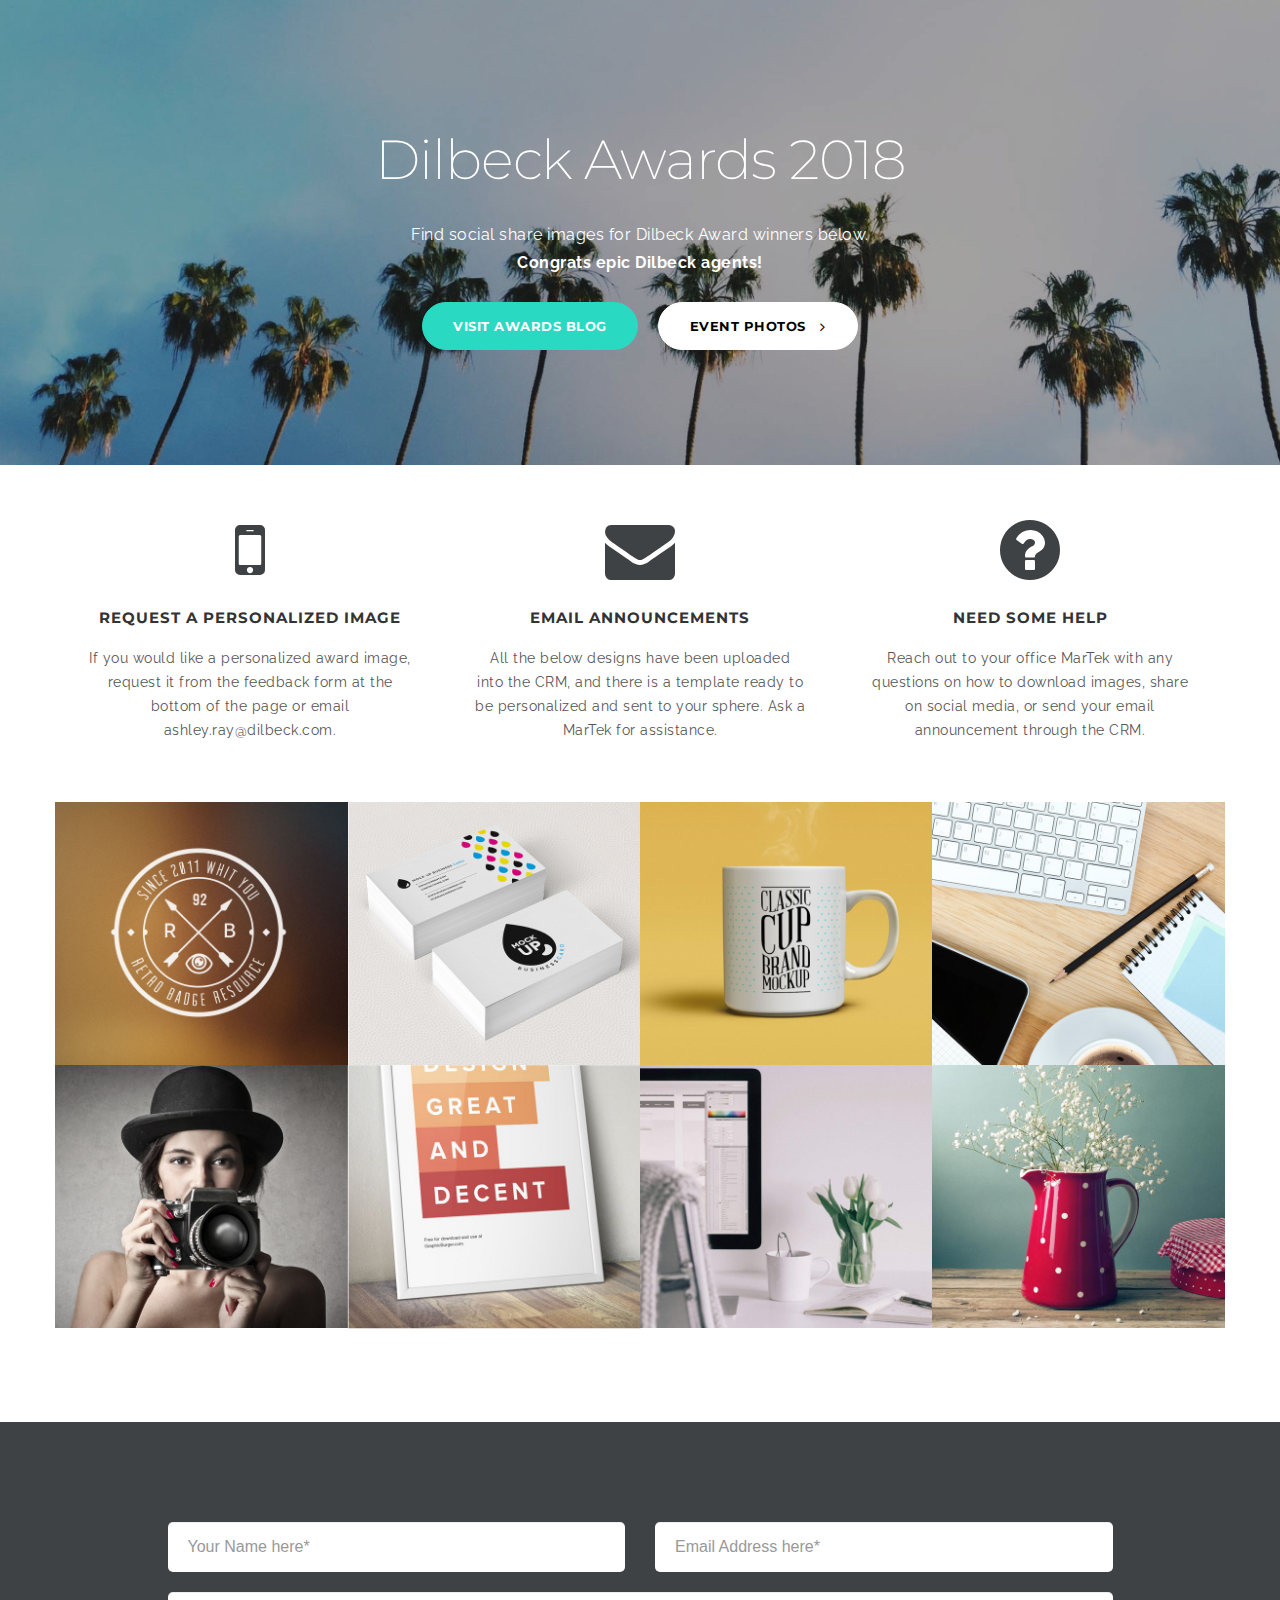
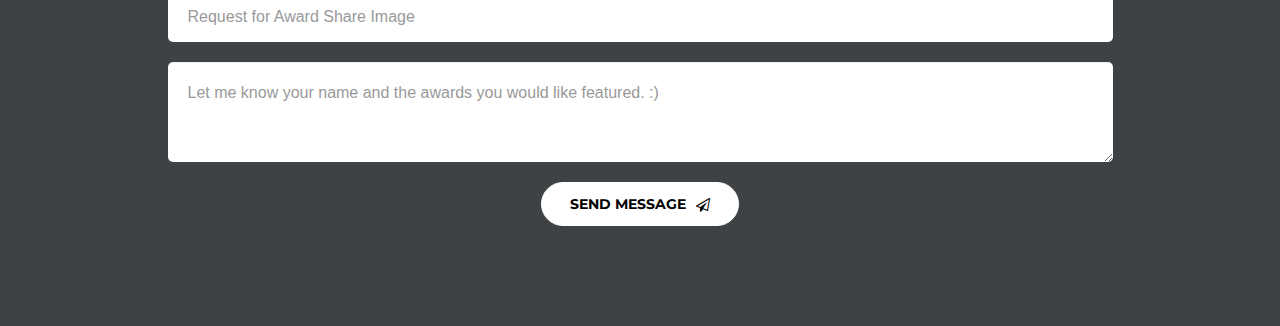
==== page2.html @ b3f28761 "create github pages" ====
<!DOCTYPE html>
<html >
<head>
  <!-- Site made with Mobirise Website Builder v4.6.7, https://mobirise.com -->
  <meta charset="UTF-8">
  <meta http-equiv="X-UA-Compatible" content="IE=edge">
  <meta name="generator" content="Mobirise v4.6.7, mobirise.com">
  <meta name="viewport" content="width=device-width, initial-scale=1, minimum-scale=1">
  <link rel="shortcut icon" href="assets/images/img-2580-128x128.png" type="image/x-icon">
  <meta name="description" content="">
  <title>Award Shares</title>
  <link rel="stylesheet" href="https://fonts.googleapis.com/css?family=Raleway:400,100,200,300,500,600,700,800,900">
  <link rel="stylesheet" href="assets/bootstrap/css/bootstrap.min.css">
  <link rel="stylesheet" href="assets/socicon/css/socicon.min.css">
  <link rel="stylesheet" href="assets/font-awesome/css/font-awesome.min.css">
  <link rel="stylesheet" href="assets/unicore/css/style.css">
  <link rel="stylesheet" href="assets/mobirise-slider/style.css">
  <link rel="stylesheet" href="assets/mobirise-gallery/style.css">
  <link rel="stylesheet" href="assets/mobirise/css/mbr-additional.css" type="text/css">
  
  
  
</head>
<body>
  <section class="mbr-section--bg-adapted" id="header6-k" data-rv-view="817" style="background-image: url(assets/images/img-45053502f5cc-1-2000x666.jpg);">
    <div class="intro intro12" style="padding-top: 130px; padding-bottom: 115px;">
        <div class="mbr-overlay" style="opacity: 0.35; background-color: rgb(0, 0, 0);"></div>
        <div class="container">
            <div class="row center-content">
                <div class="col-md-10 col-md-offset-1 text-center">
                    <h3 class="mbr-title-font">Dilbeck Awards 2018</h3>
                    <p>Find social share images for Dilbeck Award winners below. <br><strong>Congrats epic Dilbeck agents!</strong></p>
                    <div class="space40"></div>
                    <div class="dual-btn"><a href="https://medium.com/dilbeck-awards-2018" class="btn mbr-title-font btn-lg btn-primary" target="_blank">VISIT awards blog</a><a href="https://dilbeckrealestate.smugmug.com/Dilbeck-Awards/Dilbeck-Awards-Event-2018/n-QkchjG/" class="btn mbr-title-font btn-lg btn-default btn-border" target="_blank">Event Photos&nbsp;<i class="fa fa-angle-right"></i></a></div>
                </div>
            </div>
        </div>
    </div>
</section>

<section class="services icon-box services mbr-section--bg-adapted mbr-section--relative" id="features4-l" data-rv-view="820" style="background-color: rgb(255, 255, 255); padding-top: 50px; padding-bottom: 50px;">
        
        <div class="container">
            <div class="row">
                <div class="col-md-4 col-sm-4">
                    <div class="service-box">
                        <i class="fa mbr-primary-color fa-mobile"></i>
                        <div>
                            <h4 class="mbr-title-font">REQUEST A Personalized Image</h4>
                            <p>If you would like a personalized award image, request it from the feedback form at the bottom of the page or email ashley.ray@dilbeck.com.</p>
                        </div>
                    </div>
                </div>

                <div class="col-md-4 col-sm-4">
                    <div class="service-box">
                        <i class="fa mbr-primary-color fa-envelope"></i>
                        <div>
                            <h4 class="mbr-title-font">EMAIL ANNOUNCEMENTS</h4>
                            <p>All the below designs have been uploaded into the CRM, and there is a template ready to be personalized and sent to your sphere. Ask a MarTek for assistance.</p>
                        </div>
                    </div>
                </div>

                <div class="col-md-4 col-sm-4">
                    <div class="service-box">
                        <i class="fa mbr-primary-color fa-question-circle"></i>
                        <div>
                            <h4 class="mbr-title-font">Need Some Help</h4>
                            <p>Reach out to your office MarTek with any questions on how to download images, share on social media, or send your email announcement through the CRM.</p>
                        </div>
                    </div>
                </div>
            </div>
        </div>
    </section>

<section class="mbr-gallery mbr-section mbr-section--no-padding mbr-slider-carousel" id="gallery2-o" data-rv-view="972" style="background-color: rgb(255, 255, 255);">
    <!-- Filter -->
    
    <!-- Gallery -->
    <div class=" container mbr-gallery-layout-default" style="padding-top: 0px; padding-bottom: 93px;">
        <div>
            <div class="row mbr-gallery-row no-gutter">

                <div class="col-lg-3 col-md-4 col-sm-6 col-xs-12 mbr-gallery-item" data-tags="Awesome">

                     

                    <a href="#lb-gallery2-o" data-slide-to="0" data-toggle="modal">
                        <img alt="" src="assets/images/1.jpg">
                        <span class="icon glyphicon glyphicon-zoom-in"></span>
                    </a>
                </div><div class="col-lg-3 col-md-4 col-sm-6 col-xs-12 mbr-gallery-item" data-tags="Awesome">

                     

                    <a href="#lb-gallery2-o" data-slide-to="1" data-toggle="modal">
                        <img alt="" src="assets/images/2.jpg">
                        <span class="icon glyphicon glyphicon-zoom-in"></span>
                    </a>
                </div><div class="col-lg-3 col-md-4 col-sm-6 col-xs-12 mbr-gallery-item" data-tags="Responsive">

                     

                    <a href="#lb-gallery2-o" data-slide-to="2" data-toggle="modal">
                        <img alt="" src="assets/images/3.jpg">
                        <span class="icon glyphicon glyphicon-zoom-in"></span>
                    </a>
                </div><div class="col-lg-3 col-md-4 col-sm-6 col-xs-12 mbr-gallery-item" data-tags="Creative">

                     

                    <a href="#lb-gallery2-o" data-slide-to="3" data-toggle="modal">
                        <img alt="" src="assets/images/4.jpg">
                        <span class="icon glyphicon glyphicon-zoom-in"></span>
                    </a>
                </div><div class="col-lg-3 col-md-4 col-sm-6 col-xs-12 mbr-gallery-item" data-tags="Animated">

                     

                    <a href="#lb-gallery2-o" data-slide-to="4" data-toggle="modal">
                        <img alt="" src="assets/images/5.jpg">
                        <span class="icon glyphicon glyphicon-zoom-in"></span>
                    </a>
                </div><div class="col-lg-3 col-md-4 col-sm-6 col-xs-12 mbr-gallery-item" data-tags="Beautiful">

                     

                    <a href="#lb-gallery2-o" data-slide-to="5" data-toggle="modal">
                        <img alt="" src="assets/images/6.jpg">
                        <span class="icon glyphicon glyphicon-zoom-in"></span>
                    </a>
                </div><div class="col-lg-3 col-md-4 col-sm-6 col-xs-12 mbr-gallery-item" data-tags="Animated">

                     

                    <a href="#lb-gallery2-o" data-slide-to="6" data-toggle="modal">
                        <img alt="" src="assets/images/7.jpg">
                        <span class="icon glyphicon glyphicon-zoom-in"></span>
                    </a>
                </div><div class="col-lg-3 col-md-4 col-sm-6 col-xs-12 mbr-gallery-item" data-tags="Animated">

                     

                    <a href="#lb-gallery2-o" data-slide-to="7" data-toggle="modal">
                        <img alt="" src="assets/images/8.jpg">
                        <span class="icon glyphicon glyphicon-zoom-in"></span>
                    </a>
                </div>
            </div>
        </div>
        <div class="clearfix"></div>
    </div>

    <!-- Lightbox -->
    <div data-app-prevent-settings="" class="mbr-slider modal fade carousel slide" tabindex="-1" data-keyboard="true" data-interval="false" id="lb-gallery2-o">
        <div class="modal-dialog">
            <div class="modal-content">
                <div class="modal-body">
                    <ol class="carousel-indicators">
                        <li data-app-prevent-settings="" data-target="#lb-gallery2-o" class=" active" data-slide-to="0"></li><li data-app-prevent-settings="" data-target="#lb-gallery2-o" data-slide-to="1"></li><li data-app-prevent-settings="" data-target="#lb-gallery2-o" data-slide-to="2"></li><li data-app-prevent-settings="" data-target="#lb-gallery2-o" data-slide-to="3"></li><li data-app-prevent-settings="" data-target="#lb-gallery2-o" data-slide-to="4"></li><li data-app-prevent-settings="" data-target="#lb-gallery2-o" data-slide-to="5"></li><li data-app-prevent-settings="" data-target="#lb-gallery2-o" data-slide-to="6"></li><li data-app-prevent-settings="" data-target="#lb-gallery2-o" data-slide-to="7"></li>
                    </ol>
                    <div class="carousel-inner">
                        <div class="item active">
                            <img alt="" src="assets/images/1.jpg">
                        </div><div class="item">
                            <img alt="" src="assets/images/2.jpg">
                        </div><div class="item">
                            <img alt="" src="assets/images/3.jpg">
                        </div><div class="item">
                            <img alt="" src="assets/images/4.jpg">
                        </div><div class="item">
                            <img alt="" src="assets/images/5.jpg">
                        </div><div class="item">
                            <img alt="" src="assets/images/6.jpg">
                        </div><div class="item">
                            <img alt="" src="assets/images/7.jpg">
                        </div><div class="item">
                            <img alt="" src="assets/images/8.jpg">
                        </div>
                    </div>
                    <a class="left carousel-control" role="button" data-slide="prev" href="#lb-gallery2-o">
                        <span class="glyphicon glyphicon-menu-left" aria-hidden="true"></span>
                        <span class="sr-only">Previous</span>
                    </a>
                    <a class="right carousel-control" role="button" data-slide="next" href="#lb-gallery2-o">
                        <span class="glyphicon glyphicon-menu-right" aria-hidden="true"></span>
                        <span class="sr-only">Next</span>
                    </a>

                    <a class="close" href="#" role="button" data-dismiss="modal">
                        <span class="glyphicon glyphicon-remove" aria-hidden="true"></span>
                        <span class="sr-only">Close</span>
                    </a>
                </div>
            </div>
        </div>
    </div>
</section>

<section class="mbr-section--bg-adapted mbr-section--relative" id="form1-n" data-rv-view="962" style="background-color: rgb(63, 66, 68);">
    <div class="contact-form" style="padding-top: 100px; padding-bottom: 100px;">
        
        <div class="container">
            <div class="row">
                <div class="col-md-10 col-md-offset-1" data-form-type="formoid">

                    <div data-form-alert="true">
                        <div class="hide" data-form-alert-success="true">Thanks guys! I'll be getting back to you in the order the requests were received. 

Congrats on your amazing win! 

:)
Ashley</div>
                    </div>
                    <form class="positioned" id="contactForm" action="https://mobirise.com/" method="post" data-form-title="CONTACT FORM">
                        <input type="hidden" value="sWeg9FkCKxNninqhY9NrGu4rw24Gm5zkXetwM819G2Yw2PDV4voo3nDC6YJ+kRLrDYTV4T9wYo8PwTk5w4mhQghipBDZ/Czg9bclakBhPTlAnD78Ahcz/OjU8+bvKJgr" data-form-email="true">

                        <div class="row">
                            <div class="col-md-6 col-sm-6">
                                <div class="form-group">
                                    <input type="text" class="form-control" name="name" required="" placeholder="Your Name here*" data-form-field="Name">
                                </div>
                            </div>
                            <div class="col-md-6 col-sm-6">
                                <div class="form-group">
                                    <input type="email" class="form-control" name="email" required="" placeholder="Email Address here*" data-form-field="Email">
                                </div>
                            </div>
                        </div>

                        <div class="form-group">
                            <input type="tel" class="form-control" name="subject" placeholder="Request for Award Share Image" data-form-field="subject">
                        </div>
                        <textarea class="form-control" name="message" rows="7" placeholder="Let me know your name and the awards you would like featured. :)" data-form-field="Message"></textarea>
                        <div class="submitBtn"><button type="submit" class="btn mbr-title-font btn-default btn-ico">Send Message<i class="fa fa-paper-plane-o"></i></button></div>
                    </form>
                </div>
            </div>
        </div>
    </div>
</section>


  <script src="assets/web/assets/jquery/jquery.min.js"></script>
  <script src="assets/bootstrap/js/bootstrap.min.js"></script>
  <script src="assets/smooth-scroll/SmoothScroll.js"></script>
  <!--[if lte IE 9]>
    <script src="assets/jquery-placeholder/jquery.placeholder.min.js"></script>
  <![endif]-->
  <script src="assets/masonry/masonry.pkgd.min.js"></script>
  <script src="assets/imagesloaded/imagesloaded.pkgd.min.js"></script>
  <script src="assets/bootstrap-carousel-swipe/bootstrap-carousel-swipe.js"></script>
  <script src="assets/unicore/js/script.js"></script>
  <script src="assets/mobirise-gallery/script.js"></script>
  <script src="assets/formoid/formoid.min.js"></script>
  
  
</body>
</html>
---- assets/socicon/css/socicon.min.css ----
@charset "UTF-8";@font-face{font-family:"socicon";src:url("../fonts/socicon.eot");src:url("../fonts/socicon.eot?#iefix") format("embedded-opentype"),url("../fonts/socicon.woff") format("woff"),url("../fonts/socicon.ttf") format("truetype"),url("../fonts/socicon.svg#sociconregular") format("svg");font-weight:normal;font-style:normal}.socicon:before{position:relative;top:1px;display:inline-block;font-family:"socicon";font-style:normal;font-weight:normal;line-height:1;text-transform:none !important;-webkit-font-smoothing:antialiased;-moz-osx-font-smoothing:grayscale}.socicon-twitter:before{content:"\e040"}.socicon-facebook:before{content:"\e041"}.socicon-googleplus:before{content:"\e042"}.socicon-pinterest:before{content:"\e043"}.socicon-foursquare:before{content:"\e044"}.socicon-yahoo:before{content:"\e045"}.socicon-skype:before{content:"\e046"}.socicon-yelp:before{content:"\e047"}.socicon-feedburner:before{content:"\e048"}.socicon-linkedin:before{content:"\e049"}.socicon-viadeo:before{content:"\e04a"}.socicon-xing:before{content:"\e04b"}.socicon-myspace:before{content:"\e04c"}.socicon-soundcloud:before{content:"\e04d"}.socicon-spotify:before{content:"\e04e"}.socicon-grooveshark:before{content:"\e04f"}.socicon-mixcloud:before{content:"\e001"}.socicon-lastfm:before{content:"\e050"}.socicon-youtube:before{content:"\e051"}.socicon-vimeo:before{content:"\e052"}.socicon-dailymotion:before{content:"\e053"}.socicon-vine:before{content:"\e054"}.socicon-flickr:before{content:"\e055"}.socicon-500px:before{content:"\e056"}.socicon-instagram:before{content:"\e057"}.socicon-wordpress:before{content:"\e058"}.socicon-tumblr:before{content:"\e059"}.socicon-blogger:before{content:"\e020"}.socicon-technorati:before{content:"\e021"}.socicon-reddit:before{content:"\e022"}.socicon-dribbble:before{content:"\e023"}.socicon-stumbleupon:before{content:"\e024"}.socicon-digg:before{content:"\e025"}.socicon-envato:before{content:"\e026"}.socicon-behance:before{content:"\e027"}.socicon-delicious:before{content:"\e028"}.socicon-deviantart:before{content:"\e029"}.socicon-forrst:before{content:"\e02a"}.socicon-play:before{content:"\e02b"}.socicon-zerply:before{content:"\e02c"}.socicon-wikipedia:before{content:"\e02d"}.socicon-apple:before{content:"\e02e"}.socicon-flattr:before{content:"\e02f"}.socicon-github:before{content:"\e030"}.socicon-friendfeed:before{content:"\e032"}.socicon-newsvine:before{content:"\e033"}.socicon-identica:before{content:"\e034"}.socicon-bebo:before{content:"\e035"}.socicon-zynga:before{content:"\e036"}.socicon-steam:before{content:"\e037"}.socicon-xbox:before{content:"\e038"}.socicon-windows:before{content:"\e039"}.socicon-outlook:before{content:"\e010"}.socicon-coderwall:before{content:"\e011"}.socicon-tripadvisor:before{content:"\e012"}.socicon-appnet:before{content:"\e013"}.socicon-goodreads:before{content:"\e014"}.socicon-tripit:before{content:"\e015"}.socicon-lanyrd:before{content:"\e016"}.socicon-slideshare:before{content:"\e017"}.socicon-buffer:before{content:"\e018"}.socicon-rss:before{content:"\e00b"}.socicon-vkontakte:before{content:"\e01a"}.socicon-disqus:before{content:"\e019"}.socicon-houzz:before{content:"\e00a"}.socicon-mail:before{content:"\e01f"}.socicon-patreon:before{content:"\e01c"}.socicon-paypal:before{content:"\e00c"}.socicon-playstation:before{content:"\e03d"}.socicon-smugmug:before{content:"\e05e"}.socicon-swarm:before{content:"\e003"}.socicon-triplej:before{content:"\e009"}.socicon-yammer:before{content:"\e005"}.socicon-stackoverflow:before{content:"\e007"}.socicon-drupal:before{content:"\e002"}.socicon-odnoklassniki:before{content:"\e00d"}.socicon-android:before{content:"\e03e"}.socicon-meetup:before{content:"\e03c"}.socicon-persona:before{content:"\e008"}.socicon-amazon:before{content:"\e05c"}.socicon-ello:before{content:"\e006"}.socicon-8tracks:before{content:"\e05b"}.socicon-twitch:before{content:"\e05a"}.socicon-airbnb:before{content:"\e00e"}.socicon-pocket:before{content:"\e01e"}.socicon-whatsapp:before{content:"\e01b"}.socicon-storehouse:before{content:"\e01d"}.socicon-icq:before{content:"\e05d"}.socicon-modelmayhem:before{content:"\e000"}.socicon-istock:before{content:"\e004"}.socicon-angellist:before{content:"\e062"}.socicon-periscope:before{content:"\e00f"}.socicon-ravelry:before{content:"\e05f"}.socicon-snapchat:before{content:"\e03f"}.socicon-weibo:before{content:"\e060"}.socicon-douban:before{content:"\e03b"}.socicon-baidu:before{content:"\e061"}.socicon-qq:before{content:"\e03a"}.socicon-renren:before{content:"\e031"}.socicon-ebay:before{content:"\e063"}.socicon-imdb:before{content:"\e064"}.socicon-stayfriends:before{content:"\e065"}.socicon-residentadvisor:before{content:"\e066"}.socicon-google:before{content:"\e067"}.socicon-yandex:before{content:"\e068"}.socicon-sharethis:before{content:"\e069"}.socicon-bandcamp:before{content:"\e06a"}.socicon-itunes:before{content:"\e06b"}.socicon-deezer:before{content:"\e06c"}.socicon-medium:before{content:"\e06d"}.socicon-telegram:before{content:"\e06e"}.socicon-openid:before{content:"\e06f"}.socicon-amplement:before{content:"\e070"}.socicon-bg-twitter{background:#4da7de}.socicon-bg-twitter:hover{background:#4da7de !important}.socicon-bg-facebook{background:#3e5b98}.socicon-bg-facebook:hover{background:#3e5b98 !important}.socicon-bg-googleplus{background:#dd4b39}.socicon-bg-googleplus:hover{background:#dd4b39 !important}.socicon-bg-pinterest{background:#c92619}.socicon-bg-pinterest:hover{background:#c92619 !important}.socicon-bg-foursquare{background:#f94877}.socicon-bg-foursquare:hover{background:#f94877 !important}.socicon-bg-yahoo{background:#6e2a85}.socicon-bg-yahoo:hover{background:#6e2a85 !important}.socicon-bg-skype{background:#28abe3}.socicon-bg-skype:hover{background:#28abe3 !important}.socicon-bg-yelp{background:#c83218}.socicon-bg-yelp:hover{background:#c83218 !important}.socicon-bg-feedburner{background:#fc0}.socicon-bg-feedburner:hover{background:#fc0 !important}.socicon-bg-linkedin{background:#3371b7}.socicon-bg-linkedin:hover{background:#3371b7 !important}.socicon-bg-viadeo{background:#e4a000}.socicon-bg-viadeo:hover{background:#e4a000 !important}.socicon-bg-xing{background:#005a60}.socicon-bg-xing:hover{background:#005a60 !important}.socicon-bg-myspace{background:#323232}.socicon-bg-myspace:hover{background:#323232 !important}.socicon-bg-soundcloud{background:#fe3801}.socicon-bg-soundcloud:hover{background:#fe3801 !important}.socicon-bg-spotify{background:#7bb342}.socicon-bg-spotify:hover{background:#7bb342 !important}.socicon-bg-grooveshark{background:#000}.socicon-bg-grooveshark:hover{background:#000 !important}.socicon-bg-mixcloud{background:#000}.socicon-bg-mixcloud:hover{background:#000 !important}.socicon-bg-lastfm{background:#d41316}.socicon-bg-lastfm:hover{background:#d41316 !important}.socicon-bg-youtube{background:#e02a20}.socicon-bg-youtube:hover{background:#e02a20 !important}.socicon-bg-vimeo{background:#51b5e7}.socicon-bg-vimeo:hover{background:#51b5e7 !important}.socicon-bg-dailymotion{background:#004e72}.socicon-bg-dailymotion:hover{background:#004e72 !important}.socicon-bg-vine{background:#00b389}.socicon-bg-vine:hover{background:#00b389 !important}.socicon-bg-flickr{background:#1e1e1b}.socicon-bg-flickr:hover{background:#1e1e1b !important}.socicon-bg-500px{background:#58a9de}.socicon-bg-500px:hover{background:#58a9de !important}.socicon-bg-instagram{background:#9c7c6e}.socicon-bg-instagram:hover{background:#9c7c6e !important}.socicon-bg-wordpress{background:#464646}.socicon-bg-wordpress:hover{background:#464646 !important}.socicon-bg-tumblr{background:#45556c}.socicon-bg-tumblr:hover{background:#45556c !important}.socicon-bg-blogger{background:#ec661c}.socicon-bg-blogger:hover{background:#ec661c !important}.socicon-bg-technorati{background:#5cb030}.socicon-bg-technorati:hover{background:#5cb030 !important}.socicon-bg-reddit{background:#e74a1e}.socicon-bg-reddit:hover{background:#e74a1e !important}.socicon-bg-dribbble{background:#e84d88}.socicon-bg-dribbble:hover{background:#e84d88 !important}.socicon-bg-stumbleupon{background:#e64011}.socicon-bg-stumbleupon:hover{background:#e64011 !important}.socicon-bg-digg{background:#1d1d1b}.socicon-bg-digg:hover{background:#1d1d1b !important}.socicon-bg-envato{background:#597c3a}.socicon-bg-envato:hover{background:#597c3a !important}.socicon-bg-behance{background:#000}.socicon-bg-behance:hover{background:#000 !important}.socicon-bg-delicious{background:#020202}.socicon-bg-delicious:hover{background:#020202 !important}.socicon-bg-deviantart{background:#c5d200}.socicon-bg-deviantart:hover{background:#c5d200 !important}.socicon-bg-forrst{background:#5b9a68}.socicon-bg-forrst:hover{background:#5b9a68 !important}.socicon-bg-play{background:#000}.socicon-bg-play:hover{background:#000 !important}.socicon-bg-zerply{background:#9dbc7a}.socicon-bg-zerply:hover{background:#9dbc7a !important}.socicon-bg-wikipedia{background:#000}.socicon-bg-wikipedia:hover{background:#000 !important}.socicon-bg-apple{background:#b9bfc1}.socicon-bg-apple:hover{background:#b9bfc1 !important}.socicon-bg-flattr{background:#f67c1a}.socicon-bg-flattr:hover{background:#f67c1a !important}.socicon-bg-github{background:#221e1b}.socicon-bg-github:hover{background:#221e1b !important}.socicon-bg-friendfeed{background:#2f72c4}.socicon-bg-friendfeed:hover{background:#2f72c4 !important}.socicon-bg-newsvine{background:#075b2f}.socicon-bg-newsvine:hover{background:#075b2f !important}.socicon-bg-identica{background:#000}.socicon-bg-identica:hover{background:#000 !important}.socicon-bg-bebo{background:#ef1011}.socicon-bg-bebo:hover{background:#ef1011 !important}.socicon-bg-zynga{background:#dc0606}.socicon-bg-zynga:hover{background:#dc0606 !important}.socicon-bg-steam{background:#171a21}.socicon-bg-steam:hover{background:#171a21 !important}.socicon-bg-xbox{background:#92c83e}.socicon-bg-xbox:hover{background:#92c83e !important}.socicon-bg-windows{background:#00bdf6}.socicon-bg-windows:hover{background:#00bdf6 !important}.socicon-bg-outlook{background:#0072c6}.socicon-bg-outlook:hover{background:#0072c6 !important}.socicon-bg-coderwall{background:#3e8dcc}.socicon-bg-coderwall:hover{background:#3e8dcc !important}.socicon-bg-tripadvisor{background:#4b7e37}.socicon-bg-tripadvisor:hover{background:#4b7e37 !important}.socicon-bg-appnet{background:#494949}.socicon-bg-appnet:hover{background:#494949 !important}.socicon-bg-goodreads{background:#463020}.socicon-bg-goodreads:hover{background:#463020 !important}.socicon-bg-tripit{background:#1982c3}.socicon-bg-tripit:hover{background:#1982c3 !important}.socicon-bg-lanyrd{background:#3c80c9}.socicon-bg-lanyrd:hover{background:#3c80c9 !important}.socicon-bg-slideshare{background:#4ba3a6}.socicon-bg-slideshare:hover{background:#4ba3a6 !important}.socicon-bg-buffer{background:#000}.socicon-bg-buffer:hover{background:#000 !important}.socicon-bg-rss{background:#f26109}.socicon-bg-rss:hover{background:#f26109 !important}.socicon-bg-vkontakte{background:#5a7fa6}.socicon-bg-vkontakte:hover{background:#5a7fa6 !important}.socicon-bg-disqus{background:#2e9fff}.socicon-bg-disqus:hover{background:#2e9fff !important}.socicon-bg-houzz{background:#7cc04b}.socicon-bg-houzz:hover{background:#7cc04b !important}.socicon-bg-mail{background:#000}.socicon-bg-mail:hover{background:#000 !important}.socicon-bg-patreon{background:#e44727}.socicon-bg-patreon:hover{background:#e44727 !important}.socicon-bg-paypal{background:#009cde}.socicon-bg-paypal:hover{background:#009cde !important}.socicon-bg-playstation{background:#000}.socicon-bg-playstation:hover{background:#000 !important}.socicon-bg-smugmug{background:#acfd32}.socicon-bg-smugmug:hover{background:#acfd32 !important}.socicon-bg-swarm{background:#fc9d3c}.socicon-bg-swarm:hover{background:#fc9d3c !important}.socicon-bg-triplej{background:#e53531}.socicon-bg-triplej:hover{background:#e53531 !important}.socicon-bg-yammer{background:#1175c4}.socicon-bg-yammer:hover{background:#1175c4 !important}.socicon-bg-stackoverflow{background:#fd9827}.socicon-bg-stackoverflow:hover{background:#fd9827 !important}.socicon-bg-drupal{background:#00598e}.socicon-bg-drupal:hover{background:#00598e !important}.socicon-bg-odnoklassniki{background:#f48420}.socicon-bg-odnoklassniki:hover{background:#f48420 !important}.socicon-bg-android{background:#8ec047}.socicon-bg-android:hover{background:#8ec047 !important}.socicon-bg-meetup{background:#e2373c}.socicon-bg-meetup:hover{background:#e2373c !important}.socicon-bg-persona{background:#e6753d}.socicon-bg-persona:hover{background:#e6753d !important}.socicon-bg-amazon{background:#f90}.socicon-bg-amazon:hover{background:#f90 !important}.socicon-bg-ello{background:#000}.socicon-bg-ello:hover{background:#000 !important}.socicon-bg-8tracks{background:#122c4b}.socicon-bg-8tracks:hover{background:#122c4b !important}.socicon-bg-twitch{background:#6441a5}.socicon-bg-twitch:hover{background:#6441a5 !important}.socicon-bg-airbnb{background:#ff5a5f}.socicon-bg-airbnb:hover{background:#ff5a5f !important}.socicon-bg-pocket{background:#ed4055}.socicon-bg-pocket:hover{background:#ed4055 !important}.socicon-bg-whatsapp{background:#20b038}.socicon-bg-whatsapp:hover{background:#20b038 !important}.socicon-bg-storehouse{background:#25b0e6}.socicon-bg-storehouse:hover{background:#25b0e6 !important}.socicon-bg-icq{background:#7ebd00}.socicon-bg-icq:hover{background:#7ebd00 !important}.socicon-bg-modelmayhem{background:#000}.socicon-bg-modelmayhem:hover{background:#000 !important}.socicon-bg-istock{background:#000}.socicon-bg-istock:hover{background:#000 !important}.socicon-bg-angellist{background:#000}.socicon-bg-angellist:hover{background:#000 !important}.socicon-bg-periscope{background:#3aa4c6}.socicon-bg-periscope:hover{background:#3aa4c6 !important}.socicon-bg-ravelry{background:#b6014c}.socicon-bg-ravelry:hover{background:#b6014c !important}.socicon-bg-snapchat{background:#fffa37}.socicon-bg-snapchat:hover{background:#fffa37 !important}.socicon-bg-weibo{background:#e31c34}.socicon-bg-weibo:hover{background:#e31c34 !important}.socicon-bg-douban{background:#3ca353}.socicon-bg-douban:hover{background:#3ca353 !important}.socicon-bg-baidu{background:#2629d9}.socicon-bg-baidu:hover{background:#2629d9 !important}.socicon-bg-qq{background:#4297d3}.socicon-bg-qq:hover{background:#4297d3 !important}.socicon-bg-renren{background:#2266b0}.socicon-bg-renren:hover{background:#2266b0 !important}.socicon-bg-ebay{background:#333}.socicon-bg-ebay:hover{background:#333 !important}.socicon-bg-imdb{background:#e8ba00}.socicon-bg-imdb:hover{background:#e8ba00 !important}.socicon-bg-stayfriends{background:#f08a1c}.socicon-bg-stayfriends:hover{background:#f08a1c !important}.socicon-bg-residentadvisor{background:#b3be1b}.socicon-bg-residentadvisor:hover{background:#b3be1b !important}.socicon-bg-google{background:#4285f4}.socicon-bg-google:hover{background:#4285f4 !important}.socicon-bg-yandex{background:#f00}.socicon-bg-yandex:hover{background:#f00 !important}.socicon-bg-sharethis{background:#01bf01}.socicon-bg-sharethis:hover{background:#01bf01 !important}.socicon-bg-bandcamp{background:#619aa9}.socicon-bg-bandcamp:hover{background:#619aa9 !important}.socicon-bg-itunes{background:#ff5e51}.socicon-bg-itunes:hover{background:#ff5e51 !important}.socicon-bg-deezer{background:#32323d}.socicon-bg-deezer:hover{background:#32323d !important}.socicon-bg-medium{background:#000}.socicon-bg-medium:hover{background:#000 !important}.socicon-bg-telegram{background:#08c}.socicon-bg-telegram:hover{background:#08c !important}.socicon-bg-openid{background:#f78c40}.socicon-bg-openid:hover{background:#f78c40 !important}.socicon-bg-amplement{background:#0996c3}.socicon-bg-amplement:hover{background:#0996c3 !important}
---- assets/unicore/css/style.css ----
.engine {
	position: absolute;
	text-indent: -2400px;
	text-align: center;
	padding: 0;
	top: 0;
	left: -2400px;
}@import url(https://fonts.googleapis.com/css?family=Montserrat:400,700);
@import url(https://fonts.googleapis.com/css?family=Droid+Serif:400italic,300italic);

.brandName {
  display: inline-block;
}


.mbr-brand--inline .mbr-brand__logo,
.mbr-brand--inline .mbr-brand__name {
  display: inline-block;
  vertical-align: middle;
}
.mbr-brand--inline .mbr-brand__logo {
  padding-right: 10px;
}
.mbr-brand--inline .mbr-brand__name {
  margin: 0;
  text-align: left;
}

.mbr-navbar:before,
.mbr-navbar__container {
  height: 98px;
}
.mbr-navbar--ss .mbr-navbar__brand-link:after,
.mbr-navbar--ss .mbr-navbar__brand-img {
  height: 74px;
}
.mbr-navbar--ss:before,
.mbr-navbar--ss .mbr-navbar__container {
  height: 98px;
}
.mbr-navbar--xs .mbr-navbar__brand-link:after,
.mbr-navbar--xs .mbr-navbar__brand-img {
  height: 32px;
}
.mbr-navbar--xs:before,
.mbr-navbar--xs .mbr-navbar__container {
  height: 56px;
}
.mbr-navbar--s .mbr-navbar__brand-link:after,
.mbr-navbar--s .mbr-navbar__brand-img {
  height: 48px;
}
.mbr-navbar--s:before,
.mbr-navbar--s .mbr-navbar__container {
  height: 72px;
}
.mbr-navbar--m .mbr-navbar__brand-link:after,
.mbr-navbar--m .mbr-navbar__brand-img {
  height: 64px;
}
.mbr-navbar--m:before,
.mbr-navbar--m .mbr-navbar__container {
  height: 88px;
}
.mbr-navbar--l .mbr-navbar__brand-link:after,
.mbr-navbar--l .mbr-navbar__brand-img {
  height: 96px;
}
.mbr-navbar--l:before,
.mbr-navbar--l .mbr-navbar__container {
  height: 120px;
}
.mbr-navbar--xl .mbr-navbar__brand-link:after,
.mbr-navbar--xl .mbr-navbar__brand-img {
  height: 128px;
}
.mbr-navbar--xl:before,
.mbr-navbar--xl .mbr-navbar__container {
  height: 152px;
}
.mbr-navbar--short .mbr-navbar__brand-link:after,
.mbr-navbar--short .mbr-navbar__brand-img {
  /*ksa-fix*/
  height: 55px;
}
.mbr-navbar--short:before,
.mbr-navbar--short .mbr-navbar__container {
  height: 64px;
}
.mbr-navbar--short .mbr-navbar__container {
  padding: 12px 0;
}
@media (max-width: 767px) {
  .mbr-navbar--short .mbr-navbar__brand-link:after,
  .mbr-navbar--short .mbr-navbar__brand-img {
    /*ksa-fix*/
    height: 50px;
  }
  .mbr-navbar--short:before,
  .mbr-navbar--short .mbr-navbar__container {
    height: 45px;
  }
  .mbr-navbar--short .mbr-navbar__container {
    padding: 7px 0;
  }
}
.mbr-navbar__brand-img {
  position: relative;
}
.mbr-navbar__brand-img,
.mbr-navbar__container,
.mbr-navbar__section {
  -webkit-transition: all 300ms ease-in-out 0s;
  -o-transition: all 300ms ease-in-out 0s;
  transition: all 300ms ease-in-out 0s;
}

.mbr-navbar--collapsed.mbr-navbar--open .mbr-navbar__brand-img,
.mbr-navbar--collapsed.mbr-navbar--open .mbr-navbar__container {
  -webkit-transition: none;
  -o-transition: none;
  transition: none;
}

@media (max-width: 991px) {

  .mbr-navbar--auto-collapse.mbr-navbar--open .mbr-navbar__brand-img,
  .mbr-navbar--auto-collapse.mbr-navbar--open .mbr-navbar__container {
    -webkit-transition: none;
    -o-transition: none;
    transition: none;
  }
}

@media (max-width: 768px) {
  .mbr-navbar__brand-img {
    padding-left: 10px;
  }
}





.mbr-section {
  padding: 0 20px;
}
.mbr-section--no-padding {
  padding: 0;
}


.mbr-section__container {
  padding: 0;
  position: relative;
  z-index: 3;
}
.mbr-section__container--center {
  text-align: center;
}
.mbr-section__container--std-padding {
  padding: 93px 0;
}
.mbr-section__container--std-top-padding {
  padding-top: 93px;
}
.mbr-section__container--std-bot-padding {
  padding-bottom: 93px;
}
.mbr-section__container--sm-padding {
  padding: 41px 0;
}
.mbr-section__container--sm-top-padding {
  padding-top: 41px;
}
.mbr-section__container--sm-bot-padding {
  padding-bottom: 41px;
}
.mbr-section__container--isolated {
  padding-bottom: 93px;
  padding-top: 93px;
}
.mbr-section__container--first {
  padding-top: 93px;
  padding-bottom: 41px;
}
.mbr-section__container--middle {
  padding-bottom: 41px;
}
.mbr-section__container--last {
  padding-bottom: 93px;
}
.mbr-section__row {
  margin-left: -24px;
  margin-right: -24px;
}
.mbr-section__col {
  overflow: hidden;
  padding-left: 24px;
  padding-right: 24px;
}
.mbr-section__left {
  padding-right: 40px;
}
.mbr-section__right {
  padding-left: 15px;
}
.mbr-section__header {
  line-height: 1.5em;
  margin: -10px 0 0;
  text-align: center;
}
@media (min-width: 768px) {
  .mbr-section--short-paddings .mbr-section__container--std-padding {
    padding: 59px 0;
  }
  .mbr-section--short-paddings .mbr-section__container--std-top-padding {
    padding-top: 59px;
  }
  .mbr-section--short-paddings .mbr-section__container--std-bot-padding {
    padding-bottom: 59px;
  }
  .mbr-section--short-paddings .mbr-section__container--sm-padding {
    padding: 41px 0;
  }
  .mbr-section--short-paddings .mbr-section__container--sm-top-padding {
    padding-top: 41px;
  }
  .mbr-section--short-paddings .mbr-section__container--sm-bot-padding {
    padding-bottom: 41px;
  }
  .mbr-section--short-paddings .mbr-section__container--isolated {
    padding-bottom: 59px;
    padding-top: 59px;
  }
  .mbr-section--short-paddings .mbr-section__container--first {
    padding-top: 59px;
    padding-bottom: 41px;
  }
  .mbr-section--short-paddings .mbr-section__container--middle {
    padding-bottom: 41px;
  }
  .mbr-section--short-paddings .mbr-section__container--last {
    padding-bottom: 59px;
  }
}

.mbr-box {
  display: table;
  width: 100%;
}
.mbr-box--fixed {
  table-layout: fixed;
}
.mbr-box--stretched {
  height: 100%;
}
.mbr-box__magnet {
  display: table-cell;
  float: none;
  height: 100%;
  margin-bottom: 0;
  margin-top: 0;
  text-align: center;
  vertical-align: middle;
}
.mbr-box__magnet--sm-padding {
  padding: 41px 0;
}
.mbr-box__magnet--top-left,
.mbr-box__magnet--top-center,
.mbr-box__magnet--top-right {
  vertical-align: top;
}
.mbr-box__magnet--bottom-left,
.mbr-box__magnet--bottom-center,
.mbr-box__magnet--bottom-right {
  vertical-align: bottom;
}
.mbr-box__magnet--top-left,
.mbr-box__magnet--center-left,
.mbr-box__magnet--bottom-left {
  text-align: left;
}
.mbr-box__magnet--top-right,
.mbr-box__magnet--center-right,
.mbr-box__magnet--bottom-right {
  text-align: right;
}
.mbr-box__container {
  height: 50%;
}
@media (max-width: 767px) {
  .mbr-box__container {
    height: 100%;
  }
  .mbr-box--adapted {
    display: block;
  }
  .mbr-box--adapted > .mbr-box__magnet {
    display: block;
    height: auto;
  }
}

.mbr-section {
  padding: 0 20px;
}
.mbr-section--no-padding {
  padding: 0;
}
.mbr-section--relative {
  position: relative;
}
.mbr-section--fixed-size {
  overflow: hidden;
}
.mbr-section--full-height {
  height: 100vh;
}
.mbr-section--full-height.mbr-after-navbar:before {
  display: none;
}
.mbr-section--bg-adapted {
  background-attachment: scroll;
  background-position: center;
  background-repeat: no-repeat;
  background-size: cover;
}
.mbr-section--gray {
  background-color: #444444;
}
.mbr-section--light-gray {
  background-color: #f0f0f0;
}
.mbr-section--dark-gray {
  background-color: #3c3c3c;
}
.mbr-section__container {
  padding: 0;
  position: relative;
  z-index: 3;
}
.mbr-section__container--center {
  text-align: center;
}
.mbr-section__container--std-padding {
  padding: 93px 0;
}
.mbr-section__container--std-top-padding {
  padding-top: 93px;
}
.mbr-section__container--std-bot-padding {
  padding-bottom: 93px;
}
.mbr-section__container--sm-padding {
  padding: 41px 0;
}
.mbr-section__container--sm-top-padding {
  padding-top: 41px;
}
.mbr-section__container--sm-bot-padding {
  padding-bottom: 41px;
}
.mbr-section__container--isolated {
  padding-bottom: 93px;
  padding-top: 93px;
}
.mbr-section__container--first {
  padding-top: 93px;
  padding-bottom: 41px;
}
.mbr-section__container--middle {
  padding-bottom: 41px;
}
.mbr-section__container--last {
  padding-bottom: 93px;
}
.mbr-section__row {
  margin-left: -24px;
  margin-right: -24px;
}
.mbr-section__col {
  overflow: hidden;
  padding-left: 24px;
  padding-right: 24px;
}
.mbr-section__left {
  padding-right: 40px;
}
.mbr-section__right {
  padding-left: 15px;
}
.mbr-section__header {
  line-height: 1.5em;
  margin: -10px 0 0;
  text-align: center;
}
@media (min-width: 768px) {
  .mbr-section--short-paddings .mbr-section__container--std-padding {
    padding: 59px 0;
  }
  .mbr-section--short-paddings .mbr-section__container--std-top-padding {
    padding-top: 59px;
  }
  .mbr-section--short-paddings .mbr-section__container--std-bot-padding {
    padding-bottom: 59px;
  }
  .mbr-section--short-paddings .mbr-section__container--sm-padding {
    padding: 41px 0;
  }
  .mbr-section--short-paddings .mbr-section__container--sm-top-padding {
    padding-top: 41px;
  }
  .mbr-section--short-paddings .mbr-section__container--sm-bot-padding {
    padding-bottom: 41px;
  }
  .mbr-section--short-paddings .mbr-section__container--isolated {
    padding-bottom: 59px;
    padding-top: 59px;
  }
  .mbr-section--short-paddings .mbr-section__container--first {
    padding-top: 59px;
    padding-bottom: 41px;
  }
  .mbr-section--short-paddings .mbr-section__container--middle {
    padding-bottom: 41px;
  }
  .mbr-section--short-paddings .mbr-section__container--last {
    padding-bottom: 59px;
  }
}
@media (max-width: 767px) {
  .mbr-section__left {
    padding-right: 15px;
  }
  .mbr-section__right {
    padding-left: 15px;
    padding-top: 51px;
  }
}

.mbr-overlay {
  background: #222;
  bottom: 0;
  left: 0;
  position: absolute;
  right: 0;
  top: 0;
  z-index: 2;
}

.mbr-hero {
  color: #fff;
  position: relative;
}
.mbr-hero__text {
  font-size: 46px;
  font-weight: bold;
  left: -2px;
  letter-spacing: 2px;
  line-height: 50px;
  margin: -18px 0 1px 0;
  padding-bottom: 41px;
  position: relative;
  top: 8px;
  color: #fff;
}
.mbr-hero__subtext {
  font-size: 21px;
  line-height: 29px;
  margin: -32px 0 3px 0;
  padding: 0 0 41px 0;
  position: relative;
  top: 6px;
  color: #fff;

}

.mbr-buttons {
  margin: -26px 0 13px 0;
  position: relative;
  text-align: left;
  top: 26px;
}
.mbr-buttons__btn,
.mbr-buttons__link {
  margin: 0 10px 13px 0;
}
.mbr-buttons__btn,
.mbr-buttons__link,
.mbr-buttons__btn:hover,
.mbr-buttons__link:hover {
  text-decoration: none;
}
.mbr-buttons--top {
  top: 44px;
  margin-top: -62px;
}
.mbr-buttons--no-offset {
  margin-top: 0;
  top: 0;
}
.mbr-buttons--only-links {
  left: -20px;
}
.mbr-buttons--center {
  left: 5px;
  text-align: center;
}
.mbr-buttons--center.mbr-buttons--only-links {
  left: 0;
}
.mbr-buttons--right {
  text-align: right;
}
.mbr-buttons--right .mbr-buttons__btn,
.mbr-buttons--right .mbr-buttons__link {
  margin: 0 0 13px 10px;
}
.mbr-buttons--right.mbr-buttons--only-links {
  left: 20px;
}
.mbr-buttons--activated {
  left: 5px;
  text-align: center;
}
.mbr-buttons--activated .mbr-buttons__btn,
.mbr-buttons--activated .mbr-buttons__link {
  margin-left: 0;
  margin-right: 0;
}
.mbr-buttons--activated .mbr-buttons__link {
  font-size: 25px;
  padding: 10px 30px 2px;
}
.mbr-buttons--activated .mbr-buttons__btn {
  font-size: 15px;
  margin-top: 9px;
  padding: 15px 30px;
}
.mbr-buttons--freeze.mbr-buttons--activated .mbr-buttons__link {
  font-size: 25px !important;
}
.mbr-buttons--freeze.mbr-buttons--activated .mbr-buttons__link,
.mbr-buttons--freeze.mbr-buttons--activated .mbr-buttons__link:hover {
  color: #fff !important;
}
.mbr-buttons--freeze.mbr-buttons--activated .mbr-buttons__btn {
  font-size: 15px !important;
}
@media (max-width: 991px) {
  .mbr-buttons {
    top: 0;
  }
  form:not(.mbr-form) .mbr-buttons {
    top: 26px;
  }
  .mbr-buttons:first-child {
    margin-top: 0;
  }
  .mbr-buttons--active {
    left: 5px;
    text-align: center;
  }
  .mbr-buttons--active .mbr-buttons__btn,
  .mbr-buttons--active .mbr-buttons__link {
    margin-left: 0;
    margin-right: 0;
  }
  .mbr-buttons--right.mbr-buttons--only-links {
    left: 0;
  }
  .mbr-buttons--active .mbr-buttons__link {
    font-size: 25px;
    padding: 10px 30px 2px;
  }
  .mbr-buttons--active .mbr-buttons__btn {
    font-size: 15px;
    margin-top: 9px;
    padding: 15px 30px;
  }
  .mbr-buttons--freeze.mbr-buttons--active .mbr-buttons__link {
    font-size: 25px !important;
  }
  .mbr-buttons--freeze.mbr-buttons--active .mbr-buttons__link,
  .mbr-buttons--freeze.mbr-buttons--active .mbr-buttons__link:hover {
    color: #fff !important;
  }
  .mbr-buttons--freeze.mbr-buttons--active .mbr-buttons__btn {
    font-size: 15px !important;
  }
}
@media (max-width: 767px) {
  .mbr-buttons--auto-align {
    left: 5px;
    margin-top: -26px;
    text-align: center;
    top: 26px;
  }
  .mbr-buttons--auto-align.mbr-buttons--only-links {
    left: 0;
  }
}
@media (max-width: 530px) {
  .mbr-buttons {
    left: 0;
  }
  .mbr-buttons__btn,
  .mbr-buttons__link,
  .mbr-buttons--right .mbr-buttons__btn,
  .mbr-buttons--right .mbr-buttons__link {
    display: inline-block;
    margin: 0 0 13px 0;
    text-align: center;
    width: 100%;
  }
  .mbr-buttons--activated .mbr-buttons__btn,
  .mbr-buttons--activated .mbr-buttons__link,
  .mbr-buttons--active .mbr-buttons__btn,
  .mbr-buttons--active .mbr-buttons__link {
    width: auto;
  }
  .mbr-buttons--activated .mbr-buttons__btn,
  .mbr-buttons--active .mbr-buttons__btn {
    margin-top: 9px;
  }
}


.mbr-plan {
  padding-bottom: 41px;
  /*padding-left: 1px;*/
  /*padding-right: 0;*/
  position: relative;
}
.mbr-plan--first,
.mbr-plan:first-child {
  padding-left: 0;
}
.mbr-plan--last,
.mbr-plan:last-child {
  padding-bottom: 93px;
}

@media (max-width: 767px) {
  .mbr-plan,
  .mbr-plan--first,
  .mbr-plan:first-child {
    padding-left: 15px;
    padding-right: 15px;
  }
  .mbr-plan__number {
    font-size: 79px;
  }
  .mbr-plan__details {
    font-size: 17px;
  }
  .mbr-plan--favorite {
    margin: 0;
    top: 0;
  }
}

.container{
  position: relative;
  z-index: 77;
  background-color: inherit;
}

.container-fluid {
  position: relative;
  z-index: 77;
}

.testimonials4 .row {
  margin-right: 0;
}



.mbr-figure {
  display: inline-block;
  line-height: 1px;
  margin: 0;
  max-width: 100%;
  overflow: hidden;
  position: relative;
}
.quote3 .mbr-figure {
  overflow: visible;
}
.mbr-figure--no-bg {
  background: none;
}
.mbr-figure--full-width {
  display: block;
  width: 100%;
}
.mbr-figure.mbr-after-navbar:before {
  display: none;
}
.mbr-figure--full-width iframe,
.mbr-figure--full-width .mbr-figure__img,
.mbr-figure--full-width .mbr-figure__map {
  width: 100%;
}
.mbr-figure iframe,
.mbr-figure__img,
.mbr-figure__map {
  max-width: 100%;
}
.mbr-figure__map {
  height: 400px;
  line-height: 1.3em;
}
.mbr-figure__map--short {
  height: 278px;
}
.mbr-figure__map--big {
  height: 640px;
}
.mbr-figure__caption {
  background: rgba(0, 0, 0, 0.5);
  bottom: 0;
  color: #fff;
  display: block;
  font-size: 17px;
  left: 0;
  line-height: 1.3em;
  min-height: 53px;
  padding: 17px 20px;
  position: absolute;
  text-align: left;
  width: 100%;
}
.mbr-figure__caption--no-padding {
  padding: 17px 0;
}
.mbr-figure--wysiwyg .mbr-figure__caption a,
.mbr-figure--wysiwyg .mbr-figure__caption a:hover {
  color: inherit;
  text-decoration: underline;
}
.mbr-figure--caption-inside-top .mbr-figure__caption {
  bottom: auto;
  top: 0;
}
.mbr-figure--caption-outside-top .mbr-figure__caption,
.mbr-figure--caption-outside-bottom .mbr-figure__caption {
  background: none;
  position: relative;
}
.mbr-figure--no-bg.mbr-figure--caption-outside-top .mbr-figure__caption,
.mbr-figure--no-bg.mbr-figure--caption-outside-bottom .mbr-figure__caption {
  color: #252525;
}
.mbr-figure--no-bg.mbr-figure--caption-outside-top .mbr-figure__caption {
  margin-top: -3px;
  padding-top: 0;
}
.mbr-figure--no-bg.mbr-figure--caption-outside-bottom .mbr-figure__caption {
  margin-top: -2px;
  padding-bottom: 0;
  top: 2px;
}
.mbr-figure__caption--std-grid {
  background: none;
  z-index: 2;
}
.mbr-gallery .mbr-figure__caption--std-grid {
  overflow: hidden;
}
@media (min-width: 768px) {
  .mbr-figure__caption--std-grid {
    width: 715px;
    left: 50%;
    margin-left: -357.5px;
    padding: 17px 0;
  }
}
@media (min-width: 992px) {
  .mbr-figure__caption--std-grid {
    width: 935px;
    margin-left: -467.5px;
  }
}
@media (min-width: 1200px) {
  .mbr-figure__caption--std-grid {
    width: 1150px;
    margin-left: -575px;
  }
}
.mbr-figure__caption--std-grid:before {
  bottom: 0;
  content: "";
  position: absolute;
  top: 0;
  width: 200%;
  z-index: -1;
  margin-left: -50%;
}
.mbr-figure--caption-inside-top .mbr-figure__caption--std-grid:before,
.mbr-figure--caption-inside-bottom .mbr-figure__caption--std-grid:before {
  background: rgba(0, 0, 0, 0.6);
}
.mbr-figure__caption-small {
  color: #ccc;
  display: block;
  font-size: 14px;
  line-height: 1.3em;
}
.mbr-figure--no-bg.mbr-figure--caption-outside-top .mbr-figure__caption-small,
.mbr-figure--no-bg.mbr-figure--caption-outside-bottom .mbr-figure__caption-small {
  color: #777;
}
@media (max-width: 767px) {
  .mbr-figure--adapted {
    display: block;
    width: 100%;
  }
  .mbr-figure--adapted iframe,
  .mbr-figure--adapted .mbr-figure__img,
  .mbr-figure--adapted .mbr-figure__map {
    width: 100%;
  }
  .mbr-figure--caption-inside-top .mbr-figure__caption,
  .mbr-figure--caption-inside-bottom .mbr-figure__caption {
    background: none;
    position: relative;
  }
  .mbr-figure--caption-inside-top .mbr-figure__caption--std-grid:before,
  .mbr-figure--caption-inside-bottom .mbr-figure__caption--std-grid:before {
    display: none;
  }
}

.mbr-social-icons__icon {
  -webkit-transition: all 0.2s ease-in-out 0s;
  -o-transition: all 0.2s ease-in-out 0s;
  transition: all 0.2s ease-in-out 0s;
  color: #fff;
  cursor: pointer;
  display: inline-block;
  font-size: 29px;
  height: 56px;
  line-height: 61px;
  margin: 0 9px 13px 0;
  position: relative;
  text-align: center;
  width: 56px;
  border-radius: 50%;
}
.mbr-social-icons__icon:hover {
  color: #fff;
}
.mbr-social-icons--style-1 .mbr-social-icons__icon:hover {
  background: #252525 !important;
}

.social-likes__counter {
  -webkit-transition: all 0.2s ease-in-out 0s;
  -o-transition: all 0.2s ease-in-out 0s;
  transition: all 0.2s ease-in-out 0s;
  background: #3c3c3c;
  border-radius: 23px;
  font-size: 12px;
  height: 23px;
  line-height: 24px;
  min-width: 23px;
  padding: 0 5px;
  position: absolute;
  right: -7px;
  text-align: center;
  top: -7px;
}
.social-likes__counter_empty {
  display: none;
}
.social-likes_style-1 .social-likes__icon:hover {
  background: #252525 !important;
}
.social-likes_style-1 .social-likes__icon:hover .social-likes__counter {
  background: #f97352;
}
.social-likes_style-2 .social-likes__icon {
  background: #252525;
}
.social-likes_style-2 .social-likes__counter {
  background: #f97352;
}
.social-likes_style-2 .social-likes__icon:hover .social-likes__counter {
  background: #3c3c3c;
}

.mbr-background-video,
.mbr-background-video-preview {
  bottom: 0;
  left: 0;
  overflow: hidden;
  position: absolute;
  right: 0;
  top: 0;
}
.mbr-parallax-background,
.mbr-background {
  background-attachment: fixed !important;
  background-position: 50% 0;
  background-repeat: no-repeat;
  background-size: cover !important;
}
.mbr-hidden-scrollbar .mbr-parallax-background {
  background-size: auto 130%;
}
.mobile .mbr-parallax-background {
  background-attachment: scroll !important;
}
.mbr-background {
  background-attachment: scroll !important;
}


@media (max-width: 991px) {
  .mbr-header--reduce .mbr-header__text {
    padding-top: 1em;
    margin-top: -1em;
  }
}
.mbr-header {
  margin-top: -20px;
  padding: 0;
  position: relative;
  text-align: left;
  top: 10px;
}
.mbr-header--std-padding {
  padding-bottom: 41px;
}
.mbr-header--center {
  text-align: center;
}
.mbr-header__text {
  display: block;
  font-size: 25px;
  font-weight: bold;
  letter-spacing: 6px;
  line-height: 1.5em;
  margin: 0;
}
.mbr-header__subtext {
  color: #777;
  font-size: 14px;
  font-style: italic;
  letter-spacing: 1px;
  margin: 8px 0 7px 0;
}
.mbr-header--inline {
  margin-top: 0;
  padding: 41px 0 28px 0;
  top: 0;
}
.mbr-header--inline .mbr-header__text {
  letter-spacing: 4px;
  line-height: 1em;
  margin: 15px 0 0 0;
}
@media (max-width: 767px) {
  .mbr-header--inline {
    padding: 47px 0 38px 0;
  }
  .mbr-header--inline .mbr-header__text {
    display: block;
    margin: 0 0 38px 0;
  }
  .mbr-header--auto-align .mbr-header__text,
  .mbr-header--auto-align .mbr-header__subtext {
    left: 0;
    text-align: center !important;
  }
}
@media (min-width: 768px) {
  .mbr-header--reduce {
    margin-top: -5px;
    top: 2px;
  }
  .mbr-header--reduce .mbr-header__text {
    font-size: 16px;
    letter-spacing: 1px;
    line-height: 1.1em;
    padding-top: 0.4em;
    margin-top: -0.4em;
  }
}

/*------------------------------------------------------------------
Theme Name: UNICORE - Responsive Bootstrap Landing Page
Version: 2.0
Author:
-------------------------------------------------------------------*/

/*------------------------------------------------------------------
[TABLE OF CONTENTS]

  1. GLOBAL STYLES
  2. COMMON STYLES
  3. HEADER STYLES
  4. INTRO STYLES
    4.1. Intro / 1
    4.2. Intro / 2
    4.3. Intro / 3
    4.4. Intro / 4
    4.5. Intro / 5
    4.6. Intro / 6
    4.7. Intro / 7
    4.8. Intro / 8
    4.9. Intro / 9
    4.10. Intro / 10
    4.11. Intro / 11
    4.12. Intro / 12
    4.13. Intro / 13
    4.14. Intro / 14
    4.15. Intro / 15
    4.16. Intro / 16
    4.17. Intro / 17
    4.18. Intro / 18
    4.19. Intro / 19
    4.20. Intro / 20
  5. ICON BOX / SERVICES STYLES
  6. INFO STYLES
  7. TESTIMONIAL STYLES
  8. ABOUT
  9. VIDEO BOX
  10. FEATURES
  11. PRICING TABLE
  12. CLIENTS
  13. PAGE HEADER
  14. BLOG STYLES
  15. SIDEBAR
  15. PAGE HEADER
  16. PORTFOLIO
  17. TEAM
  18. 404 STYLES
  19. GOOGLE MAP
  20. CONTACT
  21. MAILCHIMP
  22. ELEMENTS
  23. COMMENTS
  24. FOOTER
  25. RESPONSIVE STYLES

-------------------------------------------------------------------*/

/* 1. GLOBAL STYLES */

body {
  background: #fff;
  font-family: 'Droid Sans', sans-serif;
  color: #777;
  font-weight: 400;
  font-size: 15px;
  letter-spacing: 0.5px;
}

h1,h2,h3,h4,h5,h6 {
  color: #333;
  font-family: 'Montserrat', sans-serif;
  font-weight: 300;
  margin: 0;
  letter-spacing: -1px;
}

p {
  font-size: 15px;
  color: #555;
  line-height: 24px;
  font-weight: 400;
  font-family: 'Droid Sans', sans-serif;
  letter-spacing: 0.5px;
}

b, strong {
  font-weight: 700;
}

a {
  color: #29d9c2;
}

a:hover {
  color: #2a9487;
}

a, a:hover, a:focus, button, button:hover {
  outline: 0;
  text-decoration: none;
  transition: .4s;
}

ul, ol, li {
  margin: 0;
  padding: 0;
  list-style: none;
}

.article ul,
.article ul > li {
  list-style: disc outside none;
}

.article ol,
.article ol > li {
  list-style: decimal outside none;
}

.blog-content.element ul,
.blog-content.element ul > li {
  list-style: disc outside none;
}

.blog-content.element ol,
.blog-content.element ol > li {
  list-style: decimal outside none;
}

.space10 {
  margin-bottom: 10px;
}

.space20 {
  margin-bottom: 20px;
}

.space30 {
  margin-bottom: 30px;
}

.space40 {
  margin-bottom: 40px;
}

.space50 {
  margin-bottom: 50px;
}

.space60 {
  margin-bottom: 60px;
}

.space70 {
  margin-bottom: 70px;
}

.space80 {
  margin-bottom: 80px;
}

.space90 {
  margin-bottom: 90px;
}

.space100 {
  margin-bottom: 100px;
}

.body {
  position: relative;
  width: 100%;
  overflow: hidden;
}

.boxed {
  background:#111 url(../images/bg/pattern.png) repeat fixed;
}

.boxed .body {
  background:#fff;
  position: relative;
  width: 90%;
  margin: 0 auto;
  max-width: 1280px;
  overflow: hidden;
  box-shadow: 0 5px 25px rgba(0,0,0,0.2);
}

.boxed .navbar-fixed-top {
  width: 90%;
  margin: 0 auto;
  max-width: 1280px;
}

/* 2. COMMON STYLES */

.video {
  position: relative;
  padding-bottom: 56.25%;
  height: 0;
  overflow: hidden;
}

.video iframe,
.video object,
.video embed {
  position: absolute;
  top: 0;
  left: 0;
  width: 100%;
  height: 100%;
  border: none;
}

.no-padding {
  padding: 0px !important;
}

.no-padding-bottom {
  padding-bottom: 0px !important;
}

/* 3. HEADER STYLES */

.navbar-fixed-top {
  position: fixed;
  right: 0;
  left: 0;
  font-family: 'Montserrat', sans-serif;
  border-width: 0;
  border-radius: 0;
  background: transparent;
}

.navbar-inverse {
  transition:.4s;
}

.navbar {
  min-height: 90px;
  font-family: 'Montserrat', sans-serif;
  margin-bottom: 0;
  border: none;
  padding: 0 !important;
  transition:.4s;
}

.navbar div.container{
  padding-top: 5px;
}

.navbar-brand {
  padding: 40px 0 0;
  font-size: 28px;
  font-weight: 700;
  text-transform: uppercase;
  color: #fff;
  letter-spacing: 5px;
  min-height: 80px;
  transition:.4s;
}

.navbar-inverse .navbar-nav > .active > a, .navbar-inverse .navbar-nav > .active > a:hover, .navbar-inverse .navbar-nav > .active > a:focus {
  color: #fff;
  background-color: transparent;
}


/*mbr-navbar--short fix*/
.mbr-navbar--short .navbar {
  min-height: 70px;
}

.mbr-navbar--short .navbar-brand {
  min-height: 60px;
}

.mbr-navbar--short .navbar-logo2 img{
  height: 60px !important;
}
.mbr-navbar--short .brandName2{
  padding-top: 0;
  padding-bottom: 0;
  line-height: 60px;
}


.mbr-navbar--short .navbar-nav{
  line-height: 60px;
}

@media (max-width: 768px){
  .navbar-logo2 img{
    height: 60px !important;
  }
}

/*ksa-fix*/
.navbar-nav > li > a {
  padding: 40px 12px 35px;
  font-size: 12px;
  line-height: 1.6;
  color: #fff;
  text-transform: uppercase;
}

.text-muted {
  color: #777777 !important;
}
.text-primary {
  color: #29d9c2 !important;
}
a.text-primary:hover,
a.text-primary:focus {
  color: #2a9487 !important;
}
.text-success {
  color: #7ac673 !important;
}
a.text-success:hover,
a.text-success:focus {
  color: #58b74f !important;
}
.text-info {
  color: #27aae0 !important;
}
a.text-info:hover,
a.text-info:focus {
  color: #1b8bb9 !important;
}
.text-warning {
  color: #faaf40 !important;
}
a.text-warning:hover,
a.text-warning:focus {
  color: #f99a0e !important;
}
.text-danger {
  color: #f97352 !important;
}
a.text-danger:hover,
a.text-danger:focus {
  color: #f74b21 !important;
}
.text-white {
  color: #ffffff !important;
}
a.text-white:hover,
a.text-white:focus {
  color: #29d9c2 !important;
}
.text-gray {
  color: #9c9c9c !important;
}
a.text-gray:hover,
a.text-gray:focus {
  color: #838383 !important;
}
.text-black {
  color: #252525;
}
a.text-black:hover,
a.text-black:focus {
  color: #0c0c0c !important;
}

/*.navbar-lg .navbar-nav > li > a:hover {
  color:#29d9c2;
}*/

 .navbar-nav {
  line-height: 80px;
  margin-left: 10px;
}

 .navbar-nav a {
/*  background: #29d9c2;
  border:2px solid #29d9c2;*/
  padding: 5px 15px !important;
  border-radius: 25px;
/*  font-weight: 800;*/
  letter-spacing: 1px;
}

.dropdown-toggle:after {
  content: '';
  display: inline-block;
  width: 0;
  height: 0;
  margin-right: .25rem;
  margin-left: .25rem;
  vertical-align: middle;
  border-top: .3em solid;
  border-right: .3em solid transparent;
  border-left: .3em solid transparent;
}


.navbar-nav .dropdown-menu a{
    padding: 10px 23px !important;
}

/*.navbar-login a:hover {
  border:2px solid #29d9c2 !important;
  background:transparent;
  color:#29d9c2;
}*/

.nav > li > a {
  display: inline-block;
}

.dropdown1-menu {
  position: absolute;
  z-index: 1000;
  float: left;
  min-width: 160px;
  font-size: 14px;
  text-align: left;
  list-style: none;
  box-shadow: 0 6px 12px rgba(0, 0, 0, .175);
  display: block !important;
  padding: 0;
  margin: 0;
  border-radius: 0px;
  background: #111;
  top: 65px;
  left: 0 !important;
  right: auto !important;
  opacity: 0;
  visibility: hidden;
  transition: .4s;
}

.dropdown1-menu li a:after {
  display: none;
}

 .navbar-nav > li:hover .dropdown1-menu {
  opacity: 1;
  visibility: visible;
  transition: .4s;
}

.dropdown1-menu > li > a {
  padding: 12px 20px;
  color: #fff;
  border-bottom: 1px solid #222;
  text-transform: none;
  font-size: 11px;
  font-weight: 400;
  letter-spacing: 1px;
  width: 100%;

  display: block;
  clear: both;
  line-height: 1.42857143;
  white-space: nowrap;
}

.navbar-nav > li > .dropdown1-menu {
  margin-top: 14px;
  margin-left: 13px;
  border: none;
}

.navbar-inverse.scrolled {
}

.dropdown1-menu > li > a:hover {
  color: #29d9c2;
  background: transparent;
}

.mega-menu {
  width: 100%;
  position: absolute;
  left: 15px !important;
  right: 0px !important;
  top: 79px;
  max-width: 1155px;
  margin: 0 auto !important;
  float: none;
  padding: 20px 0;
}

.mm-menu ,
.navbar-right {
  position: static !important;
}

.mm-menu .dropdown1-menu > li > a {
  border-bottom: none;
}

.dropdown1-menu > li > a {
  text-transform: uppercase;
}

.section-head {
  position: relative;
  z-index: 55;
}

.section-head h1 {
  text-transform: uppercase;
  font-weight: 700;
  margin: 0 0 15px;
  font-size: 25px;
  letter-spacing: 3px;
}

.section-head-lite h1 {
  text-transform: uppercase;
  font-weight: 700;
  margin: 0 0 15px;
  font-size: 25px;
  letter-spacing: 3px;
  color: #fff;
}

.section-head-lite p {
  color: #fff;
  opacity: 0.7;
}

/* 4. INTRO STYLES */

.intro {
  position: relative;
}

.intro .container,
.intro img {
  position: relative;
  z-index: 77;
}

/*.overlay {
  background: #151515;
  opacity: 0.75;
  position: absolute;
  top: 0;
  left: 0;
  right: 0;
  width: 100%;
  height: 100%;
}*/

/* 4.1. Intro / 1 */

.intro1 {
  /*background: #111 url(../images/bg/1.jpg) no-repeat center;*/
  background-size: cover;
  padding: 180px 0 150px;
}

.intro1 h2 {
  color: #fff;
  font-size: 53px;
  text-transform: none;
  font-weight: 400;
  margin: 0 0 15px;
}

.intro1 p {
  font-size: 16px;
  color: #fff;
  opacity: 0.8;
}

.intro-form {
  padding: 30px 40px 40px;
  border-radius: 3px;
  background: #fff;
  webkit-box-shadow: 0px 40px 80px -40px rgba(0,0,0,1) !important;
  -moz-box-shadow: 0px 40px 80px -40px rgba(0,0,0,1) !important;
  box-shadow: 0px 40px 80px -40px rgba(0,0,0,1) !important;
}

.intro-form h4 {
  color: #333;
  font-size: 25px;
  margin: 5px 0 20px;
  text-align: center;
  text-transform: uppercase;
  font-weight: 700;
}

.intro-form input {
  display: block;
  width: 100%;
  margin: 0;
  -webkit-appearance: none;
  font-size: 15px;
  padding: 0px 25px;
  height: 48px;
  line-height: 48px;
  color: #222;
  background: transparent;
  border: 1px solid #e5e5e5;
  border-radius: 25px;
  margin-bottom: 18px;
}

.intro-box {
  margin-top: 30px;
}

.intro-box span {
  float: left;
  width: 50px;
  color: #fff;
  font-size: 50px;
}

.intro-box div {
  margin-left: 75px;
}

.intro-box h4 {
  color: #fff;
  font-size: 17px;
  text-transform: uppercase;
  font-weight: 600;
  letter-spacing: 1px;
  margin: 0 0 20px;
}

/* 4.2. Intro / 2 */

.intro2 {
  /*background: #111 url(../images/bg/2.jpg) no-repeat center;*/
  background-size: cover;
  padding: 160px 0 140px;
}

.intro2 h3 {
  color: #fff;
  margin: 0px 0px 30px;
  font-size: 60px;
  font-weight: 200;
}

.intro2 p {
  font-size: 17px;
  font-weight: 400;
  color: #fff;
  opacity: 1;
  padding: 0 10%;
  line-height: 28px;
}

.intro2 .intro-play-btn {
  margin: 60px 0;
}

.dual-btn a {
  margin: 0 5px;
  min-width: 200px;
  text-align: center;
}

.intro-play-btn {
  color: #fff;
  text-transform: uppercase;
  letter-spacing: 1px;
  margin: 130px 0;
  display: block;
}

.intro-play-btn i {
  color: #fff;
  font-size: 30px;
  width: 100px;
  height: 100px;
  border: 2px solid #fff;
  border-radius: 50%;
  text-align: center;
  line-height: 96px;
  display: inline-block;
  margin: 0 15px;
}

/* 4.3. Intro / 3 */

.intro3 {
  /*background: #111 url(../images/bg/3.jpg) no-repeat center;*/
  background-size: cover;
  padding: 150px 0 0;
}

/*.intro3 .overlay {
  opacity: 0.45;
}*/

.intro3 h3 {
  color: #fff;
  margin: -70px 0px 25px;
  font-size: 48px;
  font-weight: 500;
  text-transform: uppercase;
  letter-spacing: 0;
}

.intro3 p {
  font-size: 16px;
  font-weight: 400;
  color: #fff;
  opacity: 0.8;
  padding: 0 0 13px;
}

.intro-newsletter {
  width: 55%;
  margin: 0px auto;
}

.intro-newsletter p {
  margin: 0;
  font-size: 13px;
  color: #fff;
  opacity: 0.7;
  padding: 15px 0 0;
  display: table;
  width: 100%;
  letter-spacing: 1px;
  font-weight: 400;
}

.intro-newsletter input {
  height: 50px;
  padding: 0 25px;
  font-size: 16px;
  letter-spacing: 0.04em;
  font-weight: 400;
  width: 98%;
  border: none;
  border-radius: 25px;
  background: transparent;
  border: 2px solid #fff;
  color: #fff;
}

.intro-newsletter .btn {
  padding: 0;
  height: 50px;
  font-size: 14px;
}

.intro-newsletter [data-app-btn] {
  padding: 12px 0px 0 0;
  height: 50px;
  font-size: 14px;
}

.intro-newsletter-full {
  width: 100%;
  padding: 0 15px;
}

.intro-newsletter-full p {
  margin: 0;
  font-size: 11px;
  color: #fff;
  opacity: 0.7;
  padding: 8px 0 0;
  display: table;
  width: 100%;
  letter-spacing: 0.4px;
  font-weight: 400;
  margin: 0;
}

/* 4.4. Intro / 4 */

.intro4 {
  /*background: #111 url(../images/bg/4.jpg) no-repeat top center;*/
  background-size: cover;
  padding: 220px 0 0;
  margin-bottom: 20px;
}

/*.intro4 .overlay {
  background: #000;
  opacity: 0.05;
}*/

.intro4 h2 {
  color: #000;
  font-size: 60px;
  text-transform: none;
  font-weight: 200;
  letter-spacing: -1px;
  margin: 30px 0 15px;
}

.intro4 p {
  font-size: 15px;
  font-weight: 400;
  color: #000;
  opacity: 0.8;
  padding: 0 13%;
}

.intro4-image {
  top: 100px;
  position: relative;
  margin-top: -20px;
  text-align: center;
}

/* 4.5. Intro / 5 */

.intro5 {
  /*background: #111 url(../images/bg/5.jpg) no-repeat center;*/
  background-size: cover;
  padding: 150px 0 0;
}

/*.intro5 .overlay {
  background: #000;
  opacity: 0.10;
}*/

.intro5 h2 {
  color: #fff;
  font-size: 75px;
  text-transform: none;
  font-weight: 700;
  letter-spacing: -2px;
  margin: 0 0 15px;
}

.intro5 h3 {
  color: #fff;
  margin: 0px 0px 20px;
  font-size: 50px;
  font-weight: 300;
  text-transform: uppercase;
}

.intro5 p {
  font-size: 17px;
  font-weight: 400;
  color: #fff;
  opacity: 0.8;
  padding: 0 10%;
}

.intro5 img {
  margin-top: 60px;
}

/* 4.6. Intro / 6 */

.intro6 {
  /*background: #111 url(../images/bg/6.jpg) no-repeat center;*/
  background-size: cover;
  padding: 0;
  height: 100vh;
}

/*.intro6 .overlay {
  background: #000;
  opacity: 0.20;
}*/

.intro6 .container ,
.intro6 .row {
  height: 100vh;
}

.intro6 h2 {
  color: #fff;
  font-size: 95px;
  font-weight: 700;
  letter-spacing: -2px;
  margin: 0 0 15px;
  text-transform: none;
}

.intro6 p {
  font-size: 17px;
  font-weight: 400;
  color: #fff;
  opacity: 0.8;
  padding: 0 10% 0px;
}

.intro6 p.lead {
  font-size: 45px;
  font-weight: 800;
  color: #29d9c2;
  margin: 0 0 20px;
  text-transform: uppercase;
  letter-spacing: -1px;
  font-family: Montserrat;
}

.intro6 p.lead a {
  color: #fff;
}

/* 4.7. Intro / 7 */

.intro7 {
  /*background: #111 url(../images/bg/7.jpg) no-repeat center;*/
  background-size: cover;
  padding: 185px 0 130px;
}

/*.intro7 .overlay {
  background: #000;
  opacity: 0.20;
}*/

.intro7 h2 {
  color: #fff;
  font-size: 53px;
  text-transform: none;
  font-weight: 200;
  margin: 0 0 15px;
}

.intro7 p {
  font-size: 16px;
  color: #fff;
  opacity: 0.8;
}

.intro-form2-dark {
  padding: 35px 40px 40px;
  border-radius: 5px;
  background: #1a1a1a;
  webkit-box-shadow: 0px 40px 80px -40px rgba(0,0,0,1) !important;
  -moz-box-shadow: 0px 40px 80px -40px rgba(0,0,0,1) !important;
  box-shadow: 0px 40px 80px -40px rgba(0,0,0,1) !important;
}

.intro-form2-dark h4 {
  color: #fff;
  font-size: 26px;
  margin: 0 0 23px;
  text-transform: uppercase;
  font-weight: 700;
  letter-spacing: 1px;
}

.intro-form2-dark input {
  display: block;
  width: 100%;
  margin: 0;
  -webkit-appearance: none;
  font-size: 15px;
  padding: 0px 25px;
  height: 48px;
  line-height: 48px;
  color: #999;
  background: #202020;
  border: 1px solid #252525;
  border-radius: 30px;
  margin-bottom: 18px;
}

/* 4.8. Intro / 8 */

.intro8 {
  /*background: #111 url(../images/bg/8.jpg) no-repeat center;*/
  background-size: cover;
  padding: 160px 0 0;
}

.intro.intro8 {
  overflow: hidden;
}

/*.intro8 .overlay {
  background: #000;
  opacity: 0.90;
}*/

.intro8 h3 {
  color: #fff;
  margin: -40px 0px 30px;
  font-size: 55px;
  font-weight: 400;
  letter-spacing: -1px;
  line-height: 53px;
}

.intro8 p {
  font-size: 15px;
  font-weight: 400;
  color: #fff;
  opacity: 1;
  padding: 0 0 20px;
  line-height: 28px;
}

/* 4.9. Intro / 9 */

.intro9 {
  /*background: #111 url(../images/bg/9.jpg) no-repeat center;*/
  background-size: cover;
  padding: 180px 0 0;
  overflow: hidden;
}

.intro9 h3 {
  color: #fff;
  margin: 0px 0px 30px;
  font-size: 54px;
  font-weight: 400;
  letter-spacing: -2px;
  line-height: 54px;
}

.intro9 p {
  font-size: 15px;
  font-weight: 400;
  color: #fff;
  opacity: 1;
  padding: 0 10% 20px;
  line-height: 28px;
}

.intro9 img {
  border: 40px solid #000;
  border-radius: 30px;
  max-width: 90%;
  margin: 0 5% -100px;
}

/* 4.10. Intro / 10 */

.intro10 {
  /*background: #111 url(../images/bg/10.jpg) no-repeat center;*/
  background-size: cover;
  padding: 220px 0 170px;
}

/*.intro10 .overlay {
  background: #000;
  opacity: 0.15;
}*/

.intro10 h3 {
  color: #fff;
  margin: -10px 0px 25px;
  font-size: 46px;
  font-weight: 400;
  text-transform: none;
  letter-spacing: -1px;
}

.intro10 .video,
.intro17 .video {
  webkit-box-shadow: 0px 40px 80px -40px rgba(0,0,0,1) !important;
  -moz-box-shadow: 0px 40px 80px -40px rgba(0,0,0,1) !important;
  box-shadow: 0px 40px 80px -40px rgba(0,0,0,1) !important;
}

.intro10-nl {
  width: 85%;
  margin: 0;
}

.intro10-nl input {
  border-radius: 30px 0 0 30px;
  border-right: none;
  margin: 0;
  width: 100%;
}

.intro10-nl .btn {
  border-radius: 0 30px 30px 0;
}

/* 4.11. Intro / 11 */

.intro11 {
  /*background: #111 url(../images/bg/11.jpg) no-repeat center;*/
  background-size: cover;
  padding: 230px 0 220px;
}

.intro11 h3 {
  color: #fff;
  margin: 0px 0px 30px;
  font-size: 60px;
  font-weight: 200;
}

.intro11 p {
  font-size: 17px;
  font-weight: 400;
  color: #fff;
  opacity: 1;
  padding: 0 12% 40px;
  line-height: 28px;
}

.intro11-nl {
  width: 90%;
}

.intro11-nl .col-md-4 {
  padding: 0 5px;
}

/* 4.12. Intro / 12 */

/*.intro12 .overlay {
  background: #000;
  opacity: 0.35;
}*/

.intro12 {
  /*background: #111 url(../images/bg/12.jpg) no-repeat center;*/
  background-size: cover;
  padding: 260px 0 230px;
}

.intro12 h3 {
  color: #fff;
  margin: 0px 0px 30px;
  font-size: 55px;
  font-weight: 200;
}

.intro12 p {
  font-size: 16px;
  font-weight: 400;
  color: #fff;
  opacity: 1;
  padding: 0 10%;
  margin: 0 0 -15px;
  line-height: 28px;
}

/* 4.13. Intro / 13 */

.intro13 {
  /*background: #111 url(../images/bg/13.jpg) no-repeat center;*/
  background-size: cover;
  padding: 200px 0 140px;
}

.intro13 h3 {
  color: #fff;
  margin: 0px 0px 30px;
  font-size: 43px;
  font-weight: 200;
}

.intro13 p {
  font-size: 16px;
  font-weight: 400;
  color: #fff;
  opacity: 1;
  padding: 0;
  margin: 0 0 -15px;
  line-height: 28px;
}

.intro-video-pop {
  line-height: 70px;
  color: #fff;
  font-size: 12px;
  position: relative;
  font-family: Montserrat;
  text-transform: uppercase;
  letter-spacing: 1px;
  border: 1px solid rgba(255,255,255,0.15);
  padding: 12px 18px 12px 12px;
  display: table;
  border-radius: 5px;
  transition:.4s;
}

.intro-video-pop:hover {
  background:rgba(0,0,0,0.2);
  transition:.4s;
}

.intro-video-pop div {
  display: inline;
}

.intro-video-pop i {
  position: absolute;
  top: 32px;
  left: 60px;
  font-size: 30px;
}

.intro-video-pop img {
  float: left;
  height: 70px;
  margin-right: 15px;
  border-radius: 3px;
  webkit-box-shadow: 0px 0 10px 1px rgba(0,0,0,0.4);
  -moz-box-shadow: 0px 0 10px 1px rgba(0,0,0,0.4);
  box-shadow: 0px 0 10px 1px rgba(0,0,0,0.4);
  width: 110px;
}

/* 4.14. Intro / 14 */

.intro14 {
  /*background: #111 url(../images/bg/14.jpg) no-repeat center;*/
  background-size: cover;
  padding: 170px 0 130px;
}

/*.intro14 .overlay {
  opacity: 0.25;
}*/

.intro14 h3 {
  color: #fff;
  margin: 0px 0px 30px;
  font-size: 55px;
  font-weight: 200;
}

.intro14 p {
  font-size: 16px;
  font-weight: 400;
  color: #fff;
  opacity: 1;
  padding: 0 10%;
  margin: 0 0 -15px;
  line-height: 28px;
}

.features-list {
  margin-top: 120px;
}

.features-list li {
  width: 25%;
  float: left;
  color: #fff;
  text-align: center;
}

.features-list li i {
  width: 80px;
  height: 80px;
  border: 1px solid #fff;
  display: table;
  line-height: 78px;
  border-radius: 50%;
  font-size: 34px;
  margin: 0 auto 15px;
}

.features-list li h5 {
  color: #fff;
  font-size: 17px;
  font-weight: 400;
  letter-spacing: -0.5px;
}

/* 4.15. Intro / 15 */

.intro15 {
  /*background: #111 url(../images/bg/15.jpg) no-repeat center;*/
  background-size: cover;
  padding: 120px 0 80px;
}

/*.intro15 .overlay {
  opacity: 0.95;
}*/

.intro15 h3 {
  color: #fff;
  margin: 0px 0px 30px;
  font-size: 59px;
  font-weight: 700;
  letter-spacing: -3px;
  line-height: 70px;
}

.intro15 p {
  font-size: 16px;
  font-weight: 400;
  color: #fff;
  opacity: 1;
  padding: 0;
  margin: 0 0 -15px;
  line-height: 28px;
}

.hl-container {
  width: 100%;
  max-width: 550px;
  position: relative;
}

.hl-container .hl-image {
  width: 100%;
}

.trigger {
  position: relative;
  z-index: 2;
  display: block;
  width: 30px;
  height: 30px;
  border-radius: 50%;
  background: #3F51B5;
  -webkit-transition: background-color 0.2s;
  -moz-transition: background-color 0.2s;
  transition: background-color 0.2s;
  cursor: pointer;
}

.trigger:after, .trigger:before {
  content: '';
  position: absolute;
  left: 50%;
  top: 50%;
  bottom: auto;
  right: auto;
  -webkit-transform: translateX(-50%) translateY(-50%);
  -moz-transform: translateX(-50%) translateY(-50%);
  -ms-transform: translateX(-50%) translateY(-50%);
  -o-transform: translateX(-50%) translateY(-50%);
  transform: translateX(-50%) translateY(-50%);
  background-color: #ffffff;
  -webkit-transition-property: -webkit-transform;
  -moz-transition-property: -moz-transform;
  transition-property: transform;
  -webkit-transition-duration: 0.2s;
  -moz-transition-duration: 0.2s;
  transition-duration: 0.2s;
}

.trigger:after {
  height: 2px;
  width: 12px;
}

.trigger:before {
  height: 12px;
  width: 2px;
}

.trigger-wrap {
  width: 30px;
  height: 30px;
  position: relative;
  border-radius: 50%;
}

.trigger-wrap:after {
  content: '';
  position: absolute;
  z-index: 1;
  width: 100%;
  height: 100%;
  top: 0;
  left: 0;
  border-radius: inherit;
  background-color: transparent;
  -webkit-animation: cd-pulse 2s infinite;
  -moz-animation: cd-pulse 2s infinite;
  animation: cd-pulse 2s infinite;
}

.h1-point-info {
  position: absolute;
  width: 350px;
  left: -175px;
  margin-top: 35px;
  background: #fff;
  color: #000;
  padding: 25px;
  border-radius: 5px;
  z-index: 444;
  webkit-box-shadow: 0px 40px 80px -40px rgba(0,0,0,1) !important;
  -moz-box-shadow: 0px 40px 80px -40px rgba(0,0,0,1) !important;
  box-shadow: 0px 40px 80px -40px rgba(0,0,0,1) !important;
  visibility: hidden;
  opacity: 0;
  transition: .3s;
}

.h1-point-info.active {
  margin-top: 15px;
  visibility: visible;
  opacity: 1;
  transition: .6s;
}

.h1-point-info h6 {
  font-size: 16px;
  text-transform: uppercase;
  color: #000;
  font-weight: 700;
  letter-spacing: 1px;
}

.h1-point-info p {
  color: #777;
  font-size: 13px;
  line-height: 22px;
  padding: 15px 0 0;
  margin: 0;
}

.hl-point {
  position: absolute;
  z-index: 99;
}

.hl-point2 {
  bottom: 38%;
  right: 29%;
}

.hl-point3 {
  bottom: 15%;
  right: 65%;
}

.hl-point1 {
  top: 35%;
  left: 32%;
}

@-webkit-keyframes cd-pulse {
  0% {
    -webkit-transform: scale(1);
    box-shadow: inset 0 0 1px 1px rgba(63, 81, 181, 0.8);
  }

  50% {
    box-shadow: inset 0 0 1px 1px rgba(63, 81, 181, 0.8);
  }

  100% {
    -webkit-transform: scale(1.6);
    box-shadow: inset 0 0 1px 1px rgba(63, 81, 181, 0);
  }
}

@-moz-keyframes cd-pulse {
  0% {
    -moz-transform: scale(1);
    box-shadow: inset 0 0 1px 1px rgba(63, 81, 181, 0.8);
  }

  50% {
    box-shadow: inset 0 0 1px 1px rgba(63, 81, 181, 0.8);
  }

  100% {
    -moz-transform: scale(1.6);
    box-shadow: inset 0 0 1px 1px rgba(63, 81, 181, 0);
  }
}

@keyframes cd-pulse {
  0% {
    -webkit-transform: scale(1);
    -moz-transform: scale(1);
    -ms-transform: scale(1);
    -o-transform: scale(1);
    transform: scale(1);
    box-shadow: inset 0 0 1px 1px rgba(63, 81, 181, 0.8);
  }

  50% {
    box-shadow: inset 0 0 1px 1px rgba(63, 81, 181, 0.8);
  }

  100% {
    -webkit-transform: scale(1.6);
    -moz-transform: scale(1.6);
    -ms-transform: scale(1.6);
    -o-transform: scale(1.6);
    transform: scale(1.6);
    box-shadow: inset 0 0 1px 1px rgba(63, 81, 181, 0);
  }
}

/* 4.16. Intro / 16 */

.intro16 {
  /*background: #111 url(../images/bg/16.jpg) no-repeat center;*/
  background-size: cover;
  padding: 120px 0 0;
}

.intro16 h3 {
  color: #fff;
  margin: 0px 0px 30px;
  font-size: 58px;
  font-weight: 400;
  letter-spacing: -2px;
  line-height: 55px;
}

.intro16 p {
  font-size: 16px;
  font-weight: 400;
  color: #fff;
  opacity: 1;
  padding: 0;
  margin: 0 0 -15px;
  line-height: 28px;
}

.intro16 li {
  padding: 6px 0 9px 35px;
  position: relative;
  color: #fff;
}

.intro16 li i {
  min-width: 30px;
  color: #29d9c2;
  position: absolute;
  left: 3px;
  top: 5px;
  font-size: 19px;
}

/* 4.17. Intro / 17 */

.intro17 {
  /*background: #111 url(../images/bg/17.jpg) no-repeat center;*/
  background-size: cover;
  padding: 220px 0 170px;
}

/* 4.18. Intro / 18 */

.intro18 {
  /*background: #111 url(../images/bg/18.jpg) no-repeat center;*/
  background-size: cover;
  padding: 190px 0 0;
  margin-bottom: 40px;
}

.intro18 .intro-form2-dark {
  position: relative;
  top: 20px;
  margin-top: 120px;
  padding: 50px;
  background: #29d9c2;
  webkit-box-shadow: 0px 40px 20px -35px rgba(0,0,0,0.5) !important;
  -moz-box-shadow: 0px 40px 20px -35px rgba(0,0,0,0.5) !important;
  box-shadow: 0px 40px 20px -35px rgba(0,0,0,0.5) !important;
}

.intro18 .intro-form2-dark input {
  background: transparent;
  color: #fff;
  border: 1px solid #fff;
  margin: 0;
}

.intro18 h3 {
  color: #fff;
  margin: 0px 0px 30px;
  font-size: 55px;
  font-weight: 200;
}

.intro18 p {
  font-size: 16px;
  font-weight: 400;
  color: #fff;
  opacity: 1;
  padding: 0 10%;
  margin: 0 0 -15px;
  line-height: 28px;
}

/* 4.19. Intro / 19 */

.intro19 {
  /*background: #111 url(../images/bg/19.jpg) no-repeat center;*/
  background-size: cover;
  padding: 150px 0 0px;
}

/*.intro19 .overlay {
  opacity: 0.85;
  background: #000;
}*/

.intro19 h3 {
  color: #fff;
  margin: 0px 0px 30px;
  font-size: 55px;
  font-weight: 200;
}

.intro19 p {
  font-size: 16px;
  font-weight: 400;
  color: #fff;
  opacity: 1;
  padding: 0 17%;
  margin: 0 0 -15px;
  line-height: 28px;
}

.app-btn {
  display: table;
  margin: 0 auto 70px;
}

.app-btn a {
  background: #29d9c2;
  color: #fff;
  padding: 15px 30px 11px 60px;
  position: relative;
  font-size: 20px;
  text-align: left;
  display: table;
  margin-bottom: 11px;
  float: left;
  margin-right: 10px;
  border-radius: 3px;
  font-weight: 700;
  letter-spacing: 0;
  width: 213px;
  font-family: Montserrat;
}

.app-btn a span {
  display: block;
  font-weight: 400;
  text-transform: none;
  font-size: 12px;
  margin-bottom: -4px;
  letter-spacing: 0px;
  font-family: 'Droid Sans', sans-serif;
}

.app-btn i {
  position: absolute;
  left: 23px;
  line-height: 70px;
  top: 0;
  font-size: 45px;
}

.app-btn a:last-child {
  padding: 15px 30px 11px 65px;
}

.app-btn a:last-child i {
  font-size: 35px;
}
/* 4.20. Intro / 20 */

.intro20 {
  /*background: #111 url(../images/bg/20.jpg) no-repeat center;*/
  background-size: cover;
}

/*.intro20 .overlay {
  opacity: 0.65;
  background: #111;
}*/

.btn {
  font-size: 14px;
  line-height: 20px;
  font-weight: bold;
  text-transform: uppercase;
  padding: 11px 28px;
  border: none;
  border-radius: 30px;
  font-family: Montserrat;
}

.btn i:not(.btn-loader) {
  margin-left: 10px;
  position: relative;
  top: 1px;
}

.btn .fa {
  margin-left: 12px;
  position: relative;
  top: 0px;
  font-size: 14px;
}

nav .btn .fa {
  margin-left: 0;

}

nav .btn.btn-primary:hover {
  border: 1px solid #29d9c2;
  color: #29d9c2;
}

.btn.btn-primary {
  background: #29d9c2;
  border: 1px solid #29d9c2;
  color: #fff;
}

.btn.btn-primary:hover {
  background: #111;
  border: 1px solid #111;
  color: #fff;
}

.btn.btn-default {
  color: #000;
  background-color: #ffffff;
  border: 1px solid #fff;
}

.btn.btn-default:hover {
  background: #111;
  border: 1px solid #111;
  color: #fff;
}

.btn.btn-dark {
  color: #fff;
  background-color: #111;
  border: 1px solid #111;
}

.btn.btn-lg {
  padding: 13px 30px;
  font-size: 13px;
}

.btn-cta {
  padding: 15px !important;
  width: 100%;
  max-width: 300px;
}

.cta-btn {
  font-family: montserrat;
  font-weight: 700;
  font-size: 15px;
  letter-spacing: 0.025em;
  color: #333333;
  border: 2px solid #333333;
  text-align: center;
  text-transform: uppercase;
  height: 50px;
  line-height: 45px;
  display: table;
  margin: 3px 0;
  float: right;
  padding: 0 20px;
}

/* 5. ICON BOX / SERVICES STYLES */

.services {
  padding: 100px 0 0;
}

.service-box {
  text-align: center;
}

.service-box i {
  font-size: 70px;
  color: #29d9c2;
}

.service-box h4 {
  margin: 25px 0 20px;
  font-weight: 700;
  text-transform: uppercase;
  font-size: 15px;
  letter-spacing: 1px;
}

.service-box p {
  font-size: 14px;
  padding: 0 15px;
}

.icon-box {
  padding: 100px 0;
}

.icon-box::before {
  display: none;
}

.service2 {
  /*background: #29d9c2;*/
  padding: 100px 0;
}

.s2-box-ico div {
  font-size: 46px;
  line-height: 115px;
  height: 110px;
  width: 110px;
  margin: 0 auto 25px;
  color: #fff;
  border-radius: 50%;
  box-shadow: 0 0 0 2px #fff inset;
  position: relative;
  overflow: hidden;
}

.s2-box-ico div:after {
  content: '';
  display: block;
  position: absolute;
  top: -2px;
  left: 0;
  height: 0;
  width: 100%;
  background-color: #fff;
  transition: .4s;
}

.s2-box:hover .s2-box-ico div:after {
  content: '';
  display: block;
  position: absolute;
  top: -2px;
  left: 0;
  height: 100%;
  width: 100%;
  background-color: #fff;
  transition: .4s;
}

.s2-box:hover .s2-box-ico div i {
  position: relative;
  z-index: 55;
}

.s2-box:hover .s2-box-ico div {
  color: #29d9c2;
}

.s2-box h4 {
  margin: 0px 0px 15px;
  font-size: 21px;
  font-weight: 400;
  color: #fff;
}

.s2-box p {
  color: #fff;
  padding: 0 15px;
}

.service3 {
  padding: 135px 0 120px;
}

.icon-box-square .text-center {
  border: 1px solid #ddd;
  padding: 30px 30px 15px;
  position: relative;
  text-align: right;
}

.icon-box-square .text-center span {
  position: absolute;
  top: -15px;
  left: -15px;
  background: #Fff;
  color: #29d9c2;
}

.icon-box-square .text-center h2 {
  font-weight: 700;
  font-size: 16px;
  text-transform: uppercase;
  text-align: right;
  letter-spacing: 1px;
  margin: 0 0 15px;
}

.icon-box-square .text-center p {
  font-size: 13px;
}

/* 6. INFO STYLES */

.info-content {
  padding: 70px 0;
}

.info-content h3 {
  font-weight: 400;
  font-size: 50px;
  margin: 0px 0 20px;
}

.info-content h4 {
  font-weight: 400;
  font-size: 30px;
  margin: 0px 0 20px;
  line-height: 40px;
}

.info-content p {
  margin: 0 0 10px;
}

.list li {
  padding: 6px 0 9px 35px;
  position: relative;
  color: #555;
}

.list li i {
  min-width: 30px;
  color: #29d9c2;
  position: absolute;
  left: 0;
  top: 4px;
  font-size: 25px;
}

/* 7. TESTIMONIAL STYLES */

.testimonials {
  margin-top: 0;
  padding: 160px 0;
}

.testimonials p {
  font-size: 23px;
  line-height: 32px;
  font-weight: 300;
  color: #fff;
  padding: 0 21% 20px;
  letter-spacing: -0.3px;
}

.testimonials .author {
  font-weight: bold;
  font-size: 11px;
  text-transform: uppercase;
  letter-spacing: 1px;
  color: #fff;
}

.testimonials i {
  color: #fff;
  font-size: 75px;
  margin: 0px auto 30px;
  display: table;
}

/* 8. ABOUT */

.about-inline {
  padding: 100px 0;
}

.about-inline .ai-slide {
  width: 1080px;
  position: relative;
  margin: 0 auto;
}

.about-inline .ai-slide .center-block {
  width: 1080px;
}

.ai-slide-img {
  position: absolute;
  top: 0;
  left: 0;
  overflow: hidden;
}

.ai-slide-img {
  position: absolute;
  width: 710px;
  overflow: hidden;
  height: 442px;
  margin: 0 auto;
  display: block;
  left: -7px;
  right: 0;
  top: 39px;
}

.ai-slide-img-inner {
  width: 100%;
}

.ai-slide-img img {
  width: 100%;
  float: left;
}

.about-inline h3 {
  color: #333;
  margin-bottom: 15px;
  font-size: 35px;
  line-height: 41px;
  font-weight: 300;
}

.about-inline p {
  font-size: 17px;
  line-height: 29px;
  margin: 0 0 50px;
  padding: 0 14%;
  font-weight: 300;
}

.ai-list {
  margin-top:40px;
}

.ai-list ul li {
  display: inline-block;
  color: #333;
  min-width: 160px;
  padding: 0 15px;
  font-weight: 700;
  font-size: 13px;
  line-height: 30px;
  border-left: 1px solid #ddd;
  text-transform: uppercase;
  letter-spacing: 1px;
}

.ai-list ul li:first-child {
  border-left: none;
}

.ai-list ul li i {
  display: block;
  margin-bottom: 22px;
  font-size: 60px;
  color: #29d9c2;
  transition: .4s;
}

.ai-list ul li:hover i {
  transform: scale(1.2);
  transition: .4s;
}

.ai-list ul li:hover {
  cursor: pointer;
}

.ai-slide-img-inner {
  position: relative;
  left: 0%;
  width: 300%;
}

.ai-slide-img-inner div {
  text-align: center;
  float: left;
  width: 33.33333%;
  overflow: hidden;
}

.ai-slide-img-inner {
  transition: .4s;
}

.ai-slide2-active {
  position: relative;
  left: 0%;
}

.ai-slide2-active {
  position: relative;
  left: -100%;
}

.ai-slide3-active {
  position: relative;
  left: -200%;
}

.info-content2 {
  padding: 100px 0 !important;
  background: #29d9c2 !important;
}

.info-content2 h3 {
  font-weight: 400;
  font-size: 45px;
  margin: 25px 0 15px;
  letter-spacing: -1px;
  color: #fff;
}

.info-content2 p {
  margin: 0 0 20px;
  color: #fff;
}

.info-content2 .list li {
  padding: 9px 0 9px 35px;
  font-size: 15px;
  color: #fff;
  position: relative;
}

.info-content2 .list li i {
  text-align: center;
  color: #fff;
  position: absolute;
  top: 7px;
  font-size: 20px;
}

/* 9. VIDEO BOX */

.video-box {
  position: relative;
  display: table;
  width: 100%;
}

.video-box img {
  border-radius: 3px;
}

.video-box span {
  width: 100px;
  height: 100px;
  background: #fff;
  color: #000;
  border-radius: 50%;
  position: absolute;
  top: 50%;
  line-height: 100px;
  text-align: center;
  font-size: 30px;
  left: 50%;
  webkit-box-shadow: 0px 40px 40px -30px rgba(0,0,0,1) !important;
  -moz-box-shadow: 0px 40px 40px -30px rgba(0,0,0,1) !important;
  box-shadow: 0px 40px 40px -30px rgba(0,0,0,1) !important;
  transform: translate(-50%,-50%);
  transition: .4s;
  -moz-transition: .4s;
  -webkit-transition: .4s;
}

.video-box:hover span {
  width: 105px;
  height: 105px;
  color: #29d9c2;
  line-height: 105px;
  font-size: 35px;
  transition: .4s;
  -moz-transition: .4s;
  -webkit-transition: .4s;
}

.video-box:hover a span {
  color: #29d9c2;
}

/* 10. FEATURES */

.features-content {
  padding: 100px 0;
}

.fc-info div {
  padding: 25px 15px;
}

.fc-info h4 {
  font-weight: 700;
  font-size: 18px;
  letter-spacing: 0;
  margin: 0 0 10px;
}

.fc-info p {
  font-size: 14px;
  line-height: 23px;
}

.fc-info a {
  color: #29d9c2;
  text-transform: uppercase;
  font-weight: 700;
  font-size: 12px;
  font-family: Montserrat;
}

.fc-info a i {
  margin-left: 5px;
}

/* 11. PRICING TABLE */

.pricing {
  padding: 100px 0;
  /*background: #3F51B5;*/
}

.popular {
  padding-top: 0 !important;
  margin-left: 15px;
  margin-right: 15px;
  background: #222;
  height: 40px;
  line-height: 40px;
  position: absolute;
  left: 0px;
  right: 0px;
/*  width: 100%;*/
  top: -40px;
  color: rgb(255, 255, 255);
  text-align: center;
  text-transform: uppercase;
  letter-spacing: 1px;
  border-radius: 3px 3px 0 0;
  font-family: Montserrat;
}

.pricing__item {
  margin: 0;
  padding: 40px 40px 40px;
  text-align: left;
  color: #000;
  background: #fff;
  position: relative;
  box-shadow: 0px 0px 10px rgba(0, 0, 0, 0.05);
  border: none;
  border-radius: 3px;
}

.pricing__item__popular {
  border-radius: 0 0 3px 3px;
}

.pricing__title {
  font-size: 20px;
  margin: 0px 0px 10px;
  color: #29d9c2;
  letter-spacing: 2px;
  text-transform: uppercase;
  font-weight: 700;
}

.pricing__price {
  font-size: 65px;
  font-weight: 700;
  padding: 10px 0 20px;
  color: #000;
  font-family: Montserrat;
}

.pricing__currency {
  font-size: 25px;
  vertical-align: super;
  color: #000;
}

.pricing__period {
  /*font-size: 20px;*/
  font-size: 15px;
  /*ksa */
  /*padding: 0 0 0 0.5em;*/
  color: #000;
  display: block;
}

.pricing__sentence {
  padding: 0 0 0.5em;
  margin: 0;
  color: #000;
}

.pricing__feature-list {
  font-size: 0.95em;
  margin: 0;
  padding: 0 0 2.5em;
  list-style: none;
  color: #666;
}

.pricing__feature {
  position: relative;
  display: block;
  padding: 0px 0px 5px 20px;
  line-height: 1.5;
  /*color: #666;*/
}

.pricing__feature::before {
  content: '';
  position: absolute;
  width: 6px;
  height: 2px;
  background: #000;
  opacity: 0.2;
  left: 0;
  top: 50%;
  margin: -2px 0 0 0;
}

.pricing__action {
  margin-top: auto;
  font-size: 1.55em;
  width: 60px;
  height: 60px;
  line-height: 60px;
  color: #fff;
  border-radius: 30px;
  background: #fff;
  border: none;
  -webkit-transition: background-color 0.3s, color 0.3s;
  transition: background-color 0.3s, color 0.3s;
  float: right;
}

.pricing__item .btn {
  /*background: #29d9c2;*/
  width: 100%;
  margin: 0 auto;
  position: relative;
  bottom: 0px;
  left: 0px;
  right: 0px;
  color: #fff;
}

.pricing__item:nth-child(2) .pricing__action {
  background: #E25ABC;
}

.pricing__item:nth-child(3) .pricing__action {
  background: #7E5AE2;
}

.pricing__action:hover,
.pricing__action:focus {
  background: #1A1F28 !important;
}

.pricing .container {
  max-width: 1000px;
}

/* 12. CLIENTS */

.clients {
  padding: 50px 0;
}

.clients li {
  width: 20%;
  float: left;
  padding: 0 30px;
}

.clients img {
  opacity: 0.3;
  transition: .4s;
}

.clients img:hover {
  opacity: 1;
  transition: .4s;
}

/* 13. PAGE HEADER */

.page_head {
  /* background: url(../images/bg/1.jpg) no-repeat top center; */
  background-size: cover;
  padding: 160px 0 80px;
}

.page_head h3 {
  color: #fff;
  font-size: 55px;
  font-weight: 700;
  margin: 0 0 10px;
}

.page_head p {
  color: #fff;
}

/* 14. BLOG STYLES */


.blog-content.element {
  padding: 15px 0 15px 0;
  border-bottom: none;
}

.blog-content.element blockquote {
  margin: 0 3% 0;
}

.blog-content {
  padding: 70px 0;
  border-bottom: 1px solid #eee;
}

.blog-content article {
  margin-bottom: 60px;
}

.blog-content article .post-cat {
  font-family: Montserrat;
  text-transform: uppercase;
  font-weight: 700;
  font-size: 10px;
  letter-spacing: 0.8px;
  padding: 4px 12px;
  margin: 0 0 17px;
  display: table;
}

.blog-content article .post-cat.food {
  border: 2px solid #e67e22;
  color: #e67e22;
}

.blog-content article .post-cat.automobiles {
  border: 2px solid #3498db;
  color: #3498db;
}

.blog-content article .post-cat.photography {
  border: 2px solid #1abc9c;
  color: #1abc9c;
}

.blog-content article .post-cat.art {
  border: 2px solid #2ecc71;
  color: #2ecc71;
}

.blog-content article .post-title {
  font-size: 26px;
  letter-spacing: -1px;
  padding: 0 0 10px;
  color: #000;
  font-weight: 500;
  line-height: 29px;
}

.blog-content div > .post-title {
  padding-bottom: 10px;
}

.blog-single .post-title {
  font-size: 34px !important;
}

.blog-content article .post-title a {
  color: #000;
}

.blog-content article .post-meta {
  font-size: 13px;
  padding: 5px 0 20px;
  display: table;
  letter-spacing: 0.5px;
  font-weight: 400;
  text-transform: uppercase;
}

.blog-content article .post-meta i {
  margin-right: 5px;
}

.blog-content .post-thumb {
  border-radius: 5px;
  margin: 0 0 25px;
  width: 100%;
}

.blog-full-2col h2.post-title {
  font-size: 19px;
  text-transform: uppercase;
  font-weight: 600;
  font-family: Montserrat;
}

.blog-full-3col h2.post-title {
  font-size: 17px;
  text-transform: uppercase;
  font-weight: 600;
  font-family: Montserrat;
  line-height: 24px;
}

.rmore {
  color: #29d9c2;
  font-weight: 400;
  padding: 5px 0 0;
  display: table;
  font-family: Montserrat;
  font-size: 13px;
}

.rmore i {
  margin-left: 5px;
  position: relative;
  top: 1px;
}

.pagination {
  display: table;
  margin: 0 auto;
}

.pagination > li > a {
  border-radius: 5px;
  margin: 0 5px;
  width: 38px;
  height: 38px;
  text-align: center;
  line-height: 40px;
  padding: 0;
  color: #555;
  border: 1px solid #d5d5d5;
}

.pagination > li.active a:hover ,
.pagination > li a:hover ,
.pagination > li a:focus ,
.pagination > li.active a {
  background: #29d9c2;
  border: 1px solid #29d9c2;
  color: #fff;
}

.pagination > li > a i {
  font-style: normal;
  position: relative;
  top: -1px;
  font-size: 22px;
}

/* 15. SIDEBAR */

.un-search {
  position: relative;
}

.un-search input {
  width: 100%;
  height: 50px;
  -webkit-box-sizing: border-box;
  box-sizing: border-box;
  -webkit-appearance: none;
  border: 3px solid rgba(0, 0, 0, 0.1);
  padding: 5px 12px;
  outline: none;
}

.un-search:after {
  content: "\f002";
  font-family: fontAwesome;
  position: absolute;
  right: 0;
  top: 50%;
  -webkit-transform: translateY(-50%);
  transform: translateY(-50%);
  text-align: center;
  cursor: pointer;
  width: 40px;
  height: 40px;
  line-height: 40px;
  font-size: 18px;
}

.side-widget {
  margin-bottom: 50px;
}

.side-widget h4 {
  margin: 0 0 20px;
}

.widget_categories ul {
  list-style: none;
  margin: 0;
  padding: 0;
}

.widget_categories ul li {
  padding: 11px 0;
  border-bottom: 1px solid #e5e5e5;
  font-size: 14px;
}

.widget_categories ul li:last-child {
  padding: 11px 0 0;
  border-bottom: none;
}

.widget_categories ul li:after {
  content: "\f105";
  font-size: 13px;
  font-family: fontAwesome;
  float: right;
  color: #444;
}

.widget_categories ul li a {
  color: #444;
}

.widget_categories ul li a:hover {
  color: #29d9c2;
}

.widget_about p {
  font-size: 14px;
}

.tagscloud a {
  display: inline-block;
  color: #444;
  background: #eee;
  margin-right: 1px;
  padding: 7px 10px;
  font-size: 13px;
  margin-bottom: 5px;
}

.side-widget {
  padding: 22px;
  border: 1px solid #eee;
}

/* 16. PORTFOLIO */

.portfolio-item {
  float: left;
  padding: 0px;
  position: relative;
  overflow: hidden;
}

.portfolio-2col .portfolio-item {
  width: 50%;
}

.portfolio-3col .portfolio-item {
  width: 33.27%;
}

.portfolio-4col .portfolio-item {
  width: 25%;
}

.portfolio-5col .portfolio-item {
  width: 19.7%;
}

.portfolio-item-overlay {
  position: absolute;
  width: 100%;
  height: 100%;
  top: 0;
  left: 0px;
  right: 0;
  background: rgba(0,0,0,0.8);
  text-align: center;
  opacity: 0;
  visibility: hidden;
  transition: .4s;
}

.portfolio-item:hover .portfolio-item-overlay {
  opacity: 1;
  visibility: visible;
  transition: .4s;
}

.portfolio-item-overlay-inner {
  position: absolute;
  width: 100%;
  left: 0;
  bottom: 0;
  opacity: 0;
  visibility: hidden;
  transition: .4s;
}

.portfolio-item:hover .portfolio-item-overlay-inner {
  bottom: 50px;
  opacity: 1;
  visibility: visible;
  transition: .4s;
}

.portfolio-item img {
  transform: scale(1);
  transition: .25s;
  width: 100%;
}

.portfolio-item:hover img {
  transform: scale(1.1);
  transition: .25s;
}

.portfolio-item-overlay-inner h3 {
  color: #FFF;
  margin: 0 0 5px;
  font-size: 19px;
  font-weight: 400;
  letter-spacing: 0;
  text-transform: uppercase;
}

.portfolio-item-overlay-inner p {
  color: #FFF;
  font-size: 15px;
  padding-top: 3px;
  margin: 0;
}

.portfolio-wrap {
  padding: 80px 0;
  border-bottom: 1px solid #eee;
}

.portfolio-filter {
  display: table;
  margin: 0 auto 45px;
}

.portfolio-filter {
  position: relative;
}

.portfolio-filter li {
  float: left;
  margin: 0 20px;
  font-family: Montserrat;
  text-transform: uppercase;
  font-size: 13px;
}

.portfolio-filter li a {
  color: #888;
  border: 2px solid transparent;
  padding: 5px 12px;
}

.portfolio-filter li a.active {
  color: #29d9c2;
  border: 2px solid #29d9c2;
}

.sub-about {
  padding: 80px 0;
}

.sub-about h4 {
  font-size: 23px;
  margin: 0 0 18px;
  text-transform: uppercase;
  color: #000;
}

.sub-about p {
  font-size: 14px;
  line-height: 25px;
}

/* 17. TEAM */

.team {
  padding: 100px 0;
  /*background: #f5f5f5;*/
}

.team-box h4 {
  margin: 5px 0 5px;
  font-weight: 700;
  font-size: 20px;
}

.team-box img {
  width: 100%;
}

.team-box small {
  margin: 0 0 15px;
  display: block;
  font-family: 'Droid Sans', sans-serif;
  font-weight: 400;
  font-size: 11px;
  text-transform: uppercase;
  color: #909090;
  letter-spacing: 1px;
}

.team-box div {
  padding: 20px;
}

.team-box div p {
  margin: 0 0 20px;
}

.team-dark {
  /*background: #111;*/
}

.team-dark .team-box h4 ,
.team-dark .team-box small {
  color: #fff;
}

.team-dark .team-box p {
  color: #fff;
  opacity: 0.5;
}

.social-icons .fa {
  font-size: 14px;
  -webkit-transition: all 0.3s ease-in-out;
  -moz-transition: all 0.3s ease-in-out;
  -ms-transition: all 0.3s ease-in-out;
  -o-transition: all 0.3s ease-in-out;
  transition: all 0.3s ease-in-out;
}

.social-icons.icon-circle .fa {
  border-radius: 50%;
}

.social-icons.icon-rounded .fa {
  border-radius: 5px;
}

.social-icons.icon-flat .fa {
  border-radius: 0;
}

.social-icons .fa-adn {
  color: #504e54;
}

.social-icons .fa-apple {
  color: #aeb5c5;
}

.social-icons .fa-android {
  color: #A5C63B;
}

.social-icons .fa-bitbucket,.social-icons .fa-bitbucket-square {
  color: #003366;
}

.social-icons .fa-bitcoin,.social-icons .fa-btc {
  color: #F7931A;
}

.social-icons .fa-css3 {
  color: #1572B7;
}

.social-icons .fa-dribbble {
  color: #F46899;
}

.social-icons .fa-dropbox {
  color: #018BD3;
}

.social-icons .fa-facebook,.social-icons .fa-facebook-square {
  color: #3C599F;
}

.social-icons .fa-flickr {
  color: #FF0084;
}

.social-icons .fa-foursquare {
  color: #0086BE;
}

.social-icons .fa-github,.social-icons .fa-github-alt,.social-icons .fa-github-square {
  color: #070709;
}

.social-icons .fa-google-plus,.social-icons .fa-google-plus-square {
  color: #CF3D2E;
}

.social-icons .fa-html5 {
  color: #E54D26;
}

.social-icons .fa-instagram {
  color: #A1755C;
}

.social-icons .fa-linkedin,.social-icons .fa-linkedin-square {
  color: #0085AE;
}

.social-icons .fa-linux {
  color: #FBC002;
  color: #333;
}

.social-icons .fa-maxcdn {
  color: #F6AE1C;
}

.social-icons .fa-pagelines {
  color: #241E20;
  color: #3984EA;
}

.social-icons .fa-pinterest,.social-icons .fa-pinterest-square {
  color: #CC2127;
}

.social-icons .fa-renren {
  color: #025DAC;
}

.social-icons .fa-skype {
  color: #01AEF2;
}

.social-icons .fa-stack-exchange {
  color: #245590;
}

.social-icons .fa-stack-overflow {
  color: #FF7300;
}

.social-icons .fa-trello {
  background-color: #265A7F;
}

.social-icons .fa-tumblr,.social-icons .fa-tumblr-square {
  color: #314E6C;
}

.social-icons .fa-twitter,.social-icons .fa-twitter-square {
  color: #32CCFE;
}

.social-icons .fa-vimeo-square {
  color: #229ACC;
}

.social-icons .fa-vk {
  color: #375474;
}

.social-icons .fa-weibo {
  color: #D72B2B;
}

.social-icons .fa-windows {
  color: #12B6F3;
}

.social-icons .fa-xing,.social-icons .fa-xing-square {
  color: #00555C;
}

.social-icons .fa-youtube,.social-icons .fa-youtube-play,.social-icons .fa-youtube-square {
  color: #C52F30;
}

/* 18. 404 STYLES */

.error-content {
  padding: 150px 0;
  border-bottom: 1px solid #eee;
}

.error-content h4 {
  color: #fff;
  font-size: 90px;
  font-weight: 700;
  letter-spacing: -7px;
  margin: 0 0 17px;
  text-shadow: 3px 4px 5px #aaa;
  text-shadow: 3px 4px 5px rgba(0,0,0,0.3);
}

.error-content p {
  font-size: 18px;
  margin: 0 0 40px;
}

/* 19. GOOGLE MAP */

#map {
  width: 100%;
  height: 500px;
}

/* 20. CONTACT */

#contact-info {
  padding: 100px 0;
}

.c-info {
  padding: 30px;
  text-align: center;
  border: 1px solid #e5e5e5;
  border-radius: 5px;
}

.c-info i {
  color: #29d9c2;
  font-size: 45px;
  margin: 0 0 15px;
}

.c-info h5 {
  text-transform: uppercase;
  font-size: 16px;
  margin: 15px 0 7px;
}

.c-info p {
}

.contact-form {
  /*background: #29d9c2;*/
  padding: 100px 0;
}

#contactForm input {
  height: 50px;
  padding: 0 20px;
  font-size: 16px;
  letter-spacing: 0;
  font-weight: 400;
  width: 100%;
  margin: 0 0 20px;
  background: #fff;
  border: none;
  border-radius: 5px;
  /*color: #fff;*/
}

#contactForm textarea {
  height: 100px;
  padding: 20px;
  font-size: 16px;
  letter-spacing: 0;
  font-weight: 400;
  width: 100%;
  margin: 0 0 20px;
  background: #fff;
  border: none;
  border-radius: 5px;
  /*color: #fff;*/
}

/*#contact-form button {
  display: table;
  margin: 0 auto;
}*/

.contact-form .submitBtn {
  text-align: center;
}

.error-info {
  padding: 180px 0;
}

.error-info h1 {
  font-size: 200px;
}

.error-info p {
  padding: 0px 25%;
}

.statusMessage, .successmessage, .errormessage {
  display: none;
  width: 100%;
  background: #fff;
  margin: 0px auto 15px;
  padding: 20px;
  border-radius: 0px;
}

.errormessage p, .statusMessage p, .successmessage p {
  margin: 0px !important;
  color: #000;
  font-size: 16px;
  letter-spacing: 0;
  margin: 0 !important;
}

.success-ico {
  background: url(../images/success.png);
  width: 25px;
  height: 25px;
  float: left;
  margin-right: 15px;
  position: relative;
  top: 0px;
  background-size: 25px;
}

.error-ico {
  background: url(../images/error.png);
  width: 25px;
  height: 25px;
  float: left;
  margin-right: 15px;
  position: relative;
  top: 0px;
  background-size: 25px;
}

#sendingMessage i {
  color: #00BCD4;
  font-size: 18px;
  margin-right: 10px;
}

#incompleteMessage i {
  color: yellow;
  font-size: 18px;
  margin-right: 10px;
}

/* 21. MAILCHIMP */

.ketchup-error {
  display: none !important;
}

#result {
  width: 100%;
  display: table;
  text-align: center;
  font-size: 12px;
  padding: 5px 15px;
  margin-top: 5px;
}

/* 22. ELEMENTS */

.elements-content {
  padding: 100px 0;
}

.border-top {
  border-top: 1px solid #eee;
}

.progress-bar-success {
  background-color: #29d9c2;
}

.progress {
  margin-top: 40px;
  position: relative;
  overflow: visible;
}

.progress h5 {
  position: absolute;
  top: -22px;
  font-size: 14px;
  font-weight: 400;
  letter-spacing: 0px;
  color: #000;
}

.progress-bar {
  border-radius: 4px;
}

.progress-stack .progress-bar {
  border-radius: 0px;
}

.progress-stack .progress-bar:first-child {
  border-radius: 4px 0 0 4px;
}

.progress-stack .progress-bar:last-child {
  border-radius: 0 4px 4px 0;
}

#accordion .panel-heading {
  padding: 0;
}

.panel-title > a {
  padding-left: 45px !important;
  position: relative;
}

#accordion .panel-title > a {
  display: block;
  padding: 18px 20px;
  outline: none;
  font-weight: 700;
  text-decoration: none;
  background: transparent;
  text-transform: uppercase;
  font-size: 14px;
  letter-spacing: 0;
}

.accordion-faq .panel-title > a {
  text-transform: none !important;
  color: #000;
  font-size: 15px !important;
}

#accordion .panel-title > a.accordion-toggle::before, #accordion a[data-toggle="collapse"]::before {
  content: "\f077";
  float: left;
  font-family: 'FontAwesome';
  margin-right: 1em;
  position: absolute;
  left: 15px;
  top: 50%;
  margin-top: -8px;
  font-size: 15px;
}

#accordion .panel-title > a.accordion-toggle.collapsed::before, #accordion a.collapsed[data-toggle="collapse"]::before {
  content: "\f078";
}

#accordion .panel-default > .panel-heading {
  background-color: transparent;
  border-color: #ddd;
}

#accordion .panel {
  margin-bottom: 15px;
  border-radius: 0 !important;
}

#accordion .panel-body {
  padding: 20px 25px;
  line-height: 24px;
  /*font-size: 15px;*/
}

.accordion-dark .panel {
  background: transparent;
  border: 1px solid #444;
}

.accordion-dark .panel-default > .panel-heading {
  border-color: #444 !important;
}

.accordion-dark .panel-default > .panel-heading + .panel-collapse > .panel-body {
  border-top-color: #444;
}

.accordion-dark .panel-title > a {
  color: #fff;
}

.bg-primary {
  background: transparent;
}

.bg-dark {
  /*background: #222;*/
}

.testimonials4 .bg-dark {
  background: #222;
}

.nav-tabs {
  border-bottom: 2px solid #DDD;
}

.nav-tabs > li.active > a, .nav-tabs > li.active > a:focus, .nav-tabs > li.active > a:hover {
  border-width: 0;
}

.nav-tabs > li > a {
  border: none;
  color: #666;
  font-family: Montserrat;
  color: #000;
  text-transform: uppercase;
  font-size: 13px;
}

.nav-tabs > li.active > a, .nav-tabs > li > a:hover {
  border: none;
  color: #29d9c2 !important;
  background: transparent;
}

.nav-tabs > li > a::after {
  content: "";
  background: #29d9c2;
  height: 2px;
  position: absolute;
  width: 100%;
  left: 0px;
  bottom: -1px;
  transition: all 250ms ease 0s;
  transform: scale(0);
}

.nav-tabs > li.active > a::after, .nav-tabs > li:hover > a::after {
  transform: scale(1);
}

.content8 .tab-content {
  border-bottom: 1px solid #DDD;
  border-top: 1px solid #DDD;
}

.content8 .nav-tabs {
  //border-bottom: 2px solid #DDD;
  border-bottom: none;
  text-align: center;
  padding-bottom: 15px;
}

.content8 .nav-tabs > li {
  display: inline-block;
  float: none !important;
  margin: 0 !important;
}

.content8 .nav-tabs > li.active > a, .content8 .nav-tabs > li.active > a:focus, .content8 .nav-tabs > li.active > a:hover {
  border-width: 0;
}

.content8 .nav-tabs > li > a {
  border: none;
  color: #666;
  font-family: Montserrat;
  color: #000;
  text-transform: uppercase;
  font-size: 13px;
}

.content8 .nav-tabs > li.active > a, .content8 .nav-tabs > li > a:hover {
  border: none;
  color: #29d9c2 !important;
  background: transparent;
}

.content8 .nav-tabs > li > a::after {
  content: "";
  background: #29d9c2;
  height: 2px;
  position: absolute;
  width: 100%;
  left: 0px;
  bottom: -1px;
  transition: all 250ms ease 0s;
  transform: scale(0);
}

.content8 .nav-tabs > li.active > a::after, .content8 .nav-tabs > li:hover > a::after {
  transform: scale(1);
}

.tab-nav > li > a::after {
  background: #29d9c2;
  color: #fff;
}

.tab-pane {
  padding: 15px 0;
}

@media (max-width: 767px) {
  .tab-pane {
    text-align: center;
  }
}

.tab-content {
  padding: 25px 15px 0;
}

.lead a {
  color: #29d9c2;
}

.blog-excerpt p {
  font-size: 15px;
  letter-spacing: 0.3px;
  line-height: 25px;
  margin: 0 0 15px;
}

blockquote {
  padding: 11px 20px;
  margin: 20px 3% 30px;
  border-left: 5px solid #29d9c2;
  line-height: 31px;
  font-style: italic;
  color: #333;
  font-size: 16px;
  font-family: Droid Serif;
}

blockquote cite {
  font-family: Montserrat;
  display: block;
  font-style: normal;
  text-transform: uppercase;
  font-size: 12px;
  font-weight: bold;
  padding-top: 10px;
}

blockquote.inverse {
  border-left: none;
  border-right: 5px solid #29d9c2;
  text-align: right;
}

blockquote.pull-left {
  width: 35%;
  margin-right: 20px;
  margin-bottom: 10px;
  margin-left: 0px;
}

blockquote.pull-right {
  width: 35%;
  margin-right: 0px;
  margin-bottom: 10px;
  margin-left: 20px;
}

.clients2 {
  list-style: none;
  overflow: hidden;
  display: block;
  width: 100%;
}

.clients2-li {
  width: 20%;
  float: left;
  position: relative;
  padding: 40px 30px;
}

.clients2-li:before {
  content: "";
  height: 100%;
  top: 0;
  left: -1px;
  position: absolute;
  border-left: 1px solid #e5e5e5;
}

.clients2-li:after {
  content: "";
  width: 100%;
  height: 0;
  top: auto;
  left: 0;
  bottom: -1px;
  position: absolute;
  border-bottom: 1px solid #e5e5e5;
}

.clients2 img {
  opacity: 0.3;
  transition: .4s;
  max-width: 140px;
  width: 100%;
}

.clients2 img:hover {
  opacity: 1;
  transition: .4s;
}

.process-step .btn:focus {
  outline: none;
}

.process {
  display: table;
  width: 100%;
  position: relative;
}

.process-row {
  display: table-row;
}

.process-step button[disabled] {
  opacity: 1 !important;
  filter: alpha(opacity=100) !important;
}

.process-row:before {
  top: 40px;
  bottom: 0;
  position: absolute;
  content: " ";
  width: 100%;
  height: 1px;
  background-color: #e5e5e5;
  z-order: 0;
}

.process-step {
  display: inline;
  text-align: center;
  position: relative;
  float: left;
  width: 20%;
}

.process-step p {
  margin-top: 4px;
}

.btn-circle {
  width: 80px;
  height: 80px;
  text-align: center;
  font-size: 12px;
  border-radius: 50%;
  padding: 0;
  line-height: 91px;
  font-style: normal;
  border: 1px solid #e5e5e5 !important;
}

/*.btn-circle:hover,
.btn-info {
  background: #29d9c2 !important;
  border-color: #29d9c2 !important;
}*/

.process-step .btn .fa {
  margin-left: 0;
  position: relative;
  top: 0px;
  font-size: 25px;
}

.process-step small {
  display: block;
  font-family: Montserrat;
  color: #000;
  text-transform: uppercase;
  padding-top: 18px;
}

.process-step2 .btn:focus {
  outline: none;
}

.process2 {
  display: table;
  width: 100%;
  position: relative;
}

.process-row2 {
  display: table-row;
}

.process-step2 button[disabled] {
  opacity: 1 !important;
  filter: alpha(opacity=100) !important;
}

.process-step2 {
  display: inline;
  text-align: center;
  position: relative;
  float: left;
  width: 25%;
}

.process-step2 p {
  margin-top: 4px;
}

.process-step2 .btn-circle {
  width: 80px;
  height: 80px;
  text-align: center;
  font-size: 12px;
  border-radius: 50%;
  padding: 0;
  line-height: 91px;
  font-style: normal;
  border: 1px solid #777 !important;
  background: #777;
  color: #fff;
}

.process-step2 .btn-circle:hover,
.process-step2 .btn-info {
  background: #29d9c2 !important;
  border-color: #29d9c2 !important;
}

.process-step2 .btn .fa {
  margin-left: 0;
  position: relative;
  top: 0px;
  font-size: 25px;
}

.process-step2 small {
  display: block;
  font-family: Montserrat;
  color: #999;
  text-transform: uppercase;
  padding-top: 18px;
}

.process-row2:before {
  top: 40px;
  bottom: 0;
  position: absolute;
  content: " ";
  width: 76%;
  height: 1px;
  border-bottom: 1px dashed #555;
  z-order: 0;
  margin: 0 auto;
  display: table;
  left: 0;
  right: 0;
}

.process2 + .tab-content h3 {
  color: #fff;
}

.process2 + .tab-content p {
  color: #fff;
  opacity: 0.4;
}

/* 23. COMMENTS */

.comments {}

.comments h2 {
  margin: 40px 0px 30px;
  letter-spacing: 4px;
  font-size: 21px;
  text-transform: uppercase;
  font-weight: 500;
}

.comments .media {
  margin: 0px 0px 20px;
  padding: 25px 0;
  border-bottom: 1px solid #e5e5e5;
}

.media-sub {
  width: 95%;
  margin-left: 5% !important;
}

.media-object {
  display: block;
  border-radius: 50%;
  max-width: 80px;
}

.media-heading {
  margin: 0px 0px 12px;
  font-size: 15px;
  letter-spacing: 0;
  text-transform: uppercase;
}

.media-heading small {
  letter-spacing: 0;
}

.media-body {
  font-size: 13px;
  line-height: 22px;
}

.blog-comment {}

.blog-comment h2 {
  margin: 70px 0px 30px;
  letter-spacing: 4px;
  font-size: 21px;
  text-transform: uppercase;
  font-weight: 500;
}

.comment-form input {
  border: 1px solid #e5e5e5;
  height: 50px;
  margin-bottom: 15px;
  padding: 0 25px;
  border-radius: 0;
  width: 100%;
}

.comment-form textarea {
  border: 1px solid #e5e5e5;
  height: 120px;
  margin-bottom: 15px;
  padding: 25px 25px;
  border-radius: 0;
  width: 100%;
}

/* 24. FOOTER */

footer {
  /*background: #dbdbdb;*/
  padding: 80px 0 60px;
}

footer .list-inline li {
  width: 20%;
  padding: 0;
  display: inline;
  float: left;
}

.contact-info {
  padding: 10px 0;
  text-align: center;
  color: #000;
  font-weight: 400;
  font-size: 13px;
  border-right: 1px solid #fff;
  font-family: Montserrat;
  letter-spacing: 0.5px;
}

.contact-info i {
  color: #29d9c2;
  display: block;
  font-size: 25px;
  margin-bottom: -5px;
}

.footer-social {
  padding-left: 25px;
  margin-top: 10px;
}

.footer-social a {
  font-size: 19px;
  margin-left: 12px;
  margin-top: 30px;
}

.footer-logo {
  line-height: 110px;
  padding: 0px;
  font-size: 24px;
  font-weight: 700;
  text-transform: uppercase;
  color: #000;
  margin: 0;
  position: relative;
  font-family: Montserrat;
  letter-spacing: 4px;
}

.footer-copy {
  /*background: #111;*/
  padding: 20px 0;
  text-align: center;
  color: #fff;
  text-transform: uppercase;
  font-size: 13px;
  letter-spacing: 1px;
}

.slick-dots {
  margin: 15px auto;
  position: relative;
  left: 0;
  display: table !important;
}

.slick-dots li {
  float: left;
  margin-right: 7px;
}

.slick-dots li button {
  border: none;
  width: 8px;
  height: 8px;
  font-size: 0px;
  padding: 0;
  border-radius: 50%;
  opacity: 0.2;
}

.slick-dots li.slick-active button {
  opacity: 1;
}

/*extFooter1*/
.extFooter1 .mbr-figure {
  vertical-align: middle;
  display: inline-block;
}

.extFooter1 .mbr-figure span {
  font-size: 50px;
}

.extFooter1 img{
  max-width: 128px;
}

.extFooter1 .image_wrap {
  display: block;
  text-align: center;
  margin-bottom: 25px;
}

.extFooter1 h3 {
  padding-right: 10px;
  padding-left: 10px;
  display: inline-block;
  vertical-align: middle;
  color: #000;
  margin-bottom: 0;
}

.extFooter1 ul {
  list-style: none;
  text-align: center;
  padding-left: 0;
}

.extFooter1 ul li {
  display: inline-block;
  position: relative;
  padding-left: 14px;
  padding-right: 14px;
}

.extFooter1 ul li:before {
  content: '/';
  position: absolute;
  color: #29d9c2;
  left: -3px;
}

.extFooter1 ul li:first-child:before {
  display: none;
}

.extFooter1 ul li a {
  text-decoration: none;
  color: #000;
  transition: color 0.5s;
}

.extFooter1 ul li a:hover {
  color: #29d9c2;
  transition: color 0.5s;
}

@media (max-width: 767px) {
  .extFooter1 h3 {
    padding: 10px;
  }
  .extFooter1 ul li {
    display: block;
  }
  .extFooter1 ul li:before {
    display: none;
  }
}



/* Intro DEMO */

.intro-demo {
  background: #222 url(../images/bg/intro.jpg) no-repeat top center;
  background-size: cover;
  padding: 240px 0 100px;
}

.intro-demo .overlay {
  background:#fff;
  opacity:0;
}

.intro-demo h2 {
  color: #000;
  font-size: 40px;
  line-height: 55px;
  margin: 0px;
  font-weight: 600;
  text-transform: uppercase;
  letter-spacing: 15px;
}

.intro-demo p {
    color: #000;
    font-size: 24px;
    line-height: 40px;
    margin: 0 0 60px;
    font-weight: 300;
    font-family: Montserrat;
    letter-spacing: 1px;
}

.dual-btn a {
  margin: 0 10px;
}

#demo {
  background:#252525;
  padding: 60px 55px 0;
}

#demo h5 {
    color: #fff;
    text-transform: uppercase;
    margin: 0px 0px 65px;
    text-align: center;
    font-size: 18px;
    letter-spacing: 2px;
}

.demo-img {
  webkit-box-shadow: 0px 40px 80px -40px rgba(0,0,0,1) !important;
  -moz-box-shadow: 0px 40px 80px -40px rgba(0,0,0,1) !important;
  box-shadow: 0px 40px 80px -40px rgba(0,0,0,1) !important;
  margin: 0 0 50px;
  border-radius: 3px;
  overflow: hidden;
  max-height: 240px;
  transform: scale(1);
  transition: .4s;
}

.demo-img:hover {
  transform: scale(1.05);
  transition: .5s;
}

.demo-info h3 {
  color:#fff;
}

.demo-info h3 span {
    color: #e10052;
    font-size: 38px;
}

.demo-info p {
    color: #fff;
    opacity: 0.4;
    font-size: 20px;
    font-weight: 300;
    line-height: 27px;
}

.demo-info {
  background:#252525;
  padding:100px 0 140px !important;
}

.b-settings-panel {
  width: 200px;
  height: 50px;
  position: fixed;
  top: 50%;
  left: 30px;
  transform: translateY(-50%);
  z-index: 1000000;
  padding: 50px 0 0;
  background: #000;
  border-right: none;
  border-radius: 25px;
  box-shadow: 0 1px 15px rgba(0,0,0,0.8);
  color: #676767;
  -webkit-transition: .4s;
  -moz-transition: .4s;
  transition: .4s;
  overflow: hidden;
}

.b-settings-panel.active {
  padding: 80px 0 0;
  top:0;
  left:0;
  height: 100%;
  width: 300px;
  border-radius: 0px;
  transform: translateY(0%);
  -webkit-transition: .4s;
  -moz-transition: .4s;
  transition: .4s;
}

.btn-settings {
  width: 100%;
  height: 50px;
  position: absolute;
  top: 0px;
  left: 0;
  cursor: pointer;
  color: #fff;
  font-family: Montserrat;
  line-height: 50px;
  text-transform: uppercase;
  font-size: 10px;
  background: #111;
  letter-spacing: 2px;
  padding: 0 25px;
}

.simplebar {
  overflow: scroll;
  overflow-x:hidden;
  display: block;
  height: 100%;
  width: 317px;
}

.btn-settings i {
  float: right;
  font-size: 20px;
  position: relative;
  top: 16px;
  right: -5px;
}

.settings-section {
  padding: 0px;
  font-family: Montserrat;
  display: table;
  margin: 0 auto;
}

.b-settings-panel span {
  vertical-align: top;
  text-align: left;
  color: #fff;
  font-size: 10px;
  text-transform: uppercase;
  letter-spacing: 4px;
  line-height: 23px;
}

.b-switch {
  display: inline-block;
  width: 40px;
  height: 24px;
  position: relative;
  margin: 0 9px;
  padding: 1px;
  border-radius: 15px;
  background: #555;
}

.switch-handle {
  width: 24px;
  height: 24px;
  position: absolute;
  top: 0px;
  right: 24px;
  margin-right: -25px;
  border-radius: 50%;
  background: #29d9c2;
  cursor: pointer;
  -webkit-transition: right 0.2s ease-in-out;
  transition: right 0.2s ease-in-out;
}

.switch-handle:before {
  content: '';
  display: block;
  margin: 9px auto;
  width: 6px;
  height: 6px;
  border-radius: 50%;
  background: #fff;
}

.switch-handle.active {
  right: 100%;
}

.demos-list a {
  padding: 5px 10px;
   display: table;
}

.bg-list, .color-list {
  padding: 25px;
  font-size: 0;
  letter-spacing: -.31em;
  word-spacing: -.43em;
  border-top: 1px solid #222;
  margin-top: 22px;
}

.bg-list div, .color-list div {
  display: inline-block;
  width: 35px;
  height: 35px;
  margin: 4px 0px 4px 6px;
  padding: 0;
  border-radius: 50%;
  border: 0;
  background-clip: content-box;
  cursor: pointer;
  -webkit-transition: box-shadow 0.2s ease-in-out;
  transition: box-shadow 0.2s ease-in-out;
}

.bg-list div.active, .color-list div.active {
  opacity: 1;
  border: 1px solid #555;
}

.color-list div.active {
  box-shadow: inset 0 0 0 2px #000, inset 0 0 0 3px #000;
}

.b-settings-panel h5 {
  margin-left: 3px;
  margin-bottom: 13px;
  text-align: left;
  font-size: 13px;
  color: #777;
  display: none;
}

.gallery-item {
  overflow: hidden;
  position: relative;
}

.gallery-item i {
  position: absolute;
  top: 50%;
  left: 0;
  right: 0;
  height: 40px;
  line-height: 40px;
  margin: -20px auto 0;
  z-index: 55;
  font-size: 30px;
  transform: scale(0);
  color: #000;
  transition: .4s;
  text-align: center;
  width: 100%;
}

.gallery-item:hover i {
  transform: scale(1);
  color: #000;
  transition: .4s;
}

.gallery-item img {
  position: relative;
  opacity: 1;
  transition: .4s;
}

.gallery-item:hover img {
  position: relative;
  opacity: 0.3;
  transition: .4s;
}

.parallax-content {
  background: url(../images/parallax/1.jpg) no-repeat center fixed;
  background-size: cover;
  padding: 200px 0;
  position: relative;
}

.parallax-content .overlay {
  background: #000;
  opacity: 0.3;
}

.parallax-content .container {
  position: relative;
  z-index: 55;
}

.parallax2 {
  background: url(../images/parallax/2.jpg) no-repeat center fixed;
  background-size: cover;
}

.parallax3 {
  background: url(../images/parallax/3.jpg) no-repeat center fixed;
  background-size: cover;
}

.parallax4 {
  background: url(../images/parallax/4.jpg) no-repeat center fixed;
  background-size: cover;
}

.parallax5 {
  background: url(../images/bg/2.jpg) no-repeat center fixed;
  background-size: cover;
}

.parallax-content h4 {
  color: #fff;
  font-size: 40px;
  font-weight: 700;
  text-transform: uppercase;
  letter-spacing: -2px;
}

.parallax-content h5 {
  color: #fff;
  font-size: 19px;
  font-weight: 700;
  text-transform: uppercase;
  letter-spacing: 2px;
}

.parallax-content p {
  color: #fff;
  font-size: 16px;
  font-style: italic;
  padding: 10px 0 0;
  font-family: Droid Serif;
}

.testimonials-white {
  background-color: transparent;
  padding: 140px 0;
}

.testimonials-white p {
  font-size: 21px;
  line-height: 33px;
  font-weight: 300;
  color: #111;
  padding: 0 21% 20px;
  letter-spacing: 0;
  font-family: Droid Serif;
}

.testimonials-white .author {
  font-weight: bold;
  font-size: 11px;
  text-transform: uppercase;
  letter-spacing: 1px;
  color: #111;
}

.testimonials-white i {
  color: #666;
  font-size: 75px;
  margin: 0px auto 30px;
  display: table;
}

.quote2 .slick-dots {
  margin: 15px auto;
  position: relative;
  left: 0;
  display: table !important;
}

.quote2 .slick-dots li {
  float: left;
  margin-right: 7px;
}

.quote2 .slick-dots li button {
  border: none;
  width: 8px;
  height: 8px;
  font-size: 0px;
  padding: 0;
  border-radius: 50%;
  opacity: 0.2;
  border: 1px solid #000;
}

.quote2 .slick-dots li.slick-active button {
  opacity: 1;
}

#stats1 {
  padding: 120px 0;
}

.stats1-info {
  text-align: center;
}

.stats1-info p {
  color: #000;
  font-size: 40px;
  margin: 0 0 20px;
  font-family: Montserrat;
}

.stats1-info h2 {
  color: #000;
  font-size: 12px;
  font-family: 'Droid Sans', sans-serif;
  text-transform: uppercase;
  letter-spacing: 3px;
  font-weight: 700;
}

.stats1-info i {
  color: #29d9c2;
  font-size: 40px;
  margin: 0 auto 25px;
  display: table;
}

#stats2 {
  padding: 120px 0;
}

.stats2-info {
  text-align: center;
}

.stats2-info p {
  color: #fff;
  font-size: 40px;
  margin: 0 0 20px;
  font-family: Montserrat;
}

.stats2-info h2 {
  color: #fff;
  font-size: 12px;
  font-family: 'Droid Sans', sans-serif;
  text-transform: uppercase;
  letter-spacing: 3px;
  font-weight: 700;
}

.stats2-info i {
  color: #fff;
  font-size: 40px;
  margin: 0 auto 25px;
  display: table;
}

.elements-content p {
  font-size: 14px;
}

/* flip boxes */
.flips1 {
  width: 100%;
  height: 320px;
  margin: 0;
  position: relative;
  overflow: hidden;
}

.flips1 p {
  color: #fff;
  opacity: 0.7;
}

.flipscont1 {
  width: 100%;
  height: 100%;
  -o-transition: all .5s;
  -ms-transition: all .5s;
  -moz-transition: all .5s;
  -webkit-transition: all .5s;
  transition: all .5s;
  -webkit-backface-visibility: hidden;
  -ms-backface-visibility: hidden;
  -moz-backface-visibility: hidden;
  backface-visibility: hidden;
  position: absolute;
  top: 0px;
  left: 0px;
  text-align: center;
}

.flips1_front {
  padding: 0px;
  width: 100%;
  z-index: 2;
}

.flips1_front img {
  height: 259px;
}

.flips1_front img.full {
  height: 100%;
}

.flips1_back {
  width: 100%;
  padding: 50px 35px;
  color: #fff;
  background-color: #222;
  z-index: 1;
  height: 320px;
  margin: 0px;
  text-align: center;
  -webkit-transform: rotateY(-180deg);
  -ms-transform: rotateY(-180deg);
  -moz-transform: rotateY(-180deg);
  transform: rotateY(-180deg);
  -sand-transform: rotateY(180deg);
}

.flips1:hover .flips1_front {
  z-index: 1;
  -webkit-transform: rotateY(180deg);
  -ms-transform: rotateY(180deg);
  -moz-transform: rotateY(180deg);
  transform: rotateY(180deg);
  -sand-transform: rotateY(180deg);
}

.flips1:hover .flips1_back {
  z-index: 2;
  -webkit-transform: rotateY(0deg);
  -ms-transform: rotateY(0deg);
  -moz-transform: rotateY(0deg);
  transform: rotateY(0deg);
  -sand-transform: rotate(0deg);
}

.flips1_back .fsoci {
  float: left;
  width: 100%;
  margin: 18px 0px 32px 0px;
}

.flips1_back .fsoci i {
  border-radius: 100%;
  width: 25px;
  height: 25px;
  border: 1px solid #fff;
  text-align: center;
  vertical-align: middle;
  line-height: 25px;
  color: #fff;
  transition: all 0.3s ease;
}

.flips1_back .fsoci i:hover {
  background: #fff;
  color: #272727;
}

.flips2 {
  width: 100%;
  height: 320px;
  margin: 0;
  position: relative;
}

.flips2 p {
  color: #fff;
  opacity: 0.7;
}

.flipscont2 {
  width: 100%;
  height: 100%;
  -o-transition: all .5s;
  -ms-transition: all .5s;
  -moz-transition: all .5s;
  -webkit-transition: all .5s;
  transition: all .5s;
  -webkit-backface-visibility: hidden;
  -ms-backface-visibility: hidden;
  -moz-backface-visibility: hidden;
  backface-visibility: hidden;
  position: absolute;
  top: 0px;
  left: 0px;
  text-align: center;
  background-color: #eee;
}

.flips2_front {
  padding: 0px;
  width: 100%;
  z-index: 2;
  overflow: hidden;
}

.flips2_front img {
  width: 100%;
}

.flips2_back {
  width: 100%;
  padding: 50px 35px;
  color: #fff;
  background-color: #222;
  z-index: 1;
  height: 320px;
  margin: 0px;
  text-align: center;
  -webkit-transform: rotateX(-180deg);
  -ms-transform: rotateX(-180deg);
  -moz-transform: rotateX(-180deg);
  transform: rotateX(-180deg);
  -sand-transform: rotateX(180deg);
}

.flips2:hover .flips2_front {
  z-index: 1;
  -webkit-transform: rotateX(180deg);
  -ms-transform: rotateX(180deg);
  -moz-transform: rotateX(180deg);
  transform: rotateX(180deg);
  -sand-transform: rotateX(180deg);
}

.flips2:hover .flips2_back {
  z-index: 2;
  -webkit-transform: rotateX(0deg);
  -ms-transform: rotateX(0deg);
  -moz-transform: rotateX(0deg);
  transform: rotateX(0deg);
  -sand-transform: rotate(0deg);
}

.testimonials-white.parallax-content {
  padding: 0;
}

.testimonials-white.parallax-content .col-md-6 {
  padding: 120px 30px;
}

.no-margin {
  margin: 0 !important;
}

.dropcap {
  line-height: 28px;
  font-size: 15px;
}

.dropcap .dropcap-square {
  border: 2px solid #e5e5e5;
  display: inline-block;
  float: left;
  width: 60px;
  height: 60px;
  line-height: 60px;
  font-size: 32px;
  text-align: center;
  color: #999;
  font-family: Montserrat;
  margin: 8px 10px 0px 0px;
}

.dropcap .dropcap-radius {
  border: 2px solid #e5e5e5;
  border-radius: 3px;
  float: left;
  width: 60px;
  height: 60px;
  line-height: 60px;
  font-size: 32px;
  text-align: center;
  color: #999;
  font-family: Montserrat;
  margin: 8px 10px 0px 0px;
}

.dropcap .dropcap-round {
  border: 2px solid #E5E5E5;
  display: inline-block;
  float: left;
  width: 60px;
  height: 60px;
  line-height: 58px;
  font-size: 32px;
  text-align: center;
  border-radius: 50%;
  color: #999;
  font-family: Montserrat;
  margin: 8px 10px 0px 0px;
}

.dropcap-dark .dropcap-square {
  border: 2px solid #222;
  color: #222;
}

.dropcap-color .dropcap-square {
  border: 2px solid #29d9c2;
  color: #29d9c2;
}

.dropcap-dark .dropcap-radius {
  border: 2px solid #222;
  background: #222;
  color: #fff;
}

.dropcap-color .dropcap-radius {
  border: 2px solid #29d9c2;
  background: #29d9c2;
  color: #fff;
}

.dropcap-dark .dropcap-round {
  border: 2px solid #222;
  background: #222;
  color: #fff;
}

.dropcap-color .dropcap-round {
  border: 2px solid #29d9c2;
  background: #29d9c2;
  color: #fff;
}

.timeline {
  list-style: none;
  padding: 20px 0 50px;
  position: relative;
}

.timeline:before {
  top: 0;
  bottom: 0;
  position: absolute;
  content: " ";
  width: 3px;
  background-color: #eeeeee;
  left: 50%;
  margin-left: -1.5px;
}

.timeline:after {
  content: "";
  width: 30px;
  height: 30px;
  background: #fff;
  position: absolute;
  bottom: 0;
  left: -1px;
  right: 0;
  display: table;
  margin: 0 auto;
  border-radius: 50%;
  border: 4px solid #eeeeee;
}

.timeline > li {
  margin-bottom: 20px;
  position: relative;
}

.timeline > li:before,
        .timeline > li:after {
  content: " ";
  display: table;
}

.timeline > li:after {
  clear: both;
}

.timeline > li:before,
        .timeline > li:after {
  content: " ";
  display: table;
}

.timeline > li:after {
  clear: both;
}

.timeline > li > .timeline-panel {
  width: 45%;
  float: left;
  border: 1px solid #e5e5e5;
  border-radius: 2px;
  padding: 30px 30px 27px;
  position: relative;
}

.timeline > li > .timeline-panel:before {
  position: absolute;
  top: 26px;
  right: -15px;
  display: inline-block;
  border-top: 15px solid transparent;
  border-left: 15px solid #ccc;
  border-right: 0 solid #ccc;
  border-bottom: 15px solid transparent;
  content: " ";
}

.timeline > li > .timeline-panel:after {
  position: absolute;
  top: 27px;
  right: -14px;
  display: inline-block;
  border-top: 14px solid transparent;
  border-left: 14px solid #fff;
  border-right: 0 solid #fff;
  border-bottom: 14px solid transparent;
  content: " ";
}

.timeline > li > .timeline-badge {
  color: #fff;
  width: 70px;
  height: 70px;
  line-height: 78px;
  font-size: 25px;
  text-align: center;
  position: absolute;
  top: 4px;
  left: 50%;
  margin-left: -35px;
  background-color: #999999;
  z-index: 100;
  border-top-right-radius: 50%;
  border-top-left-radius: 50%;
  border-bottom-right-radius: 50%;
  border-bottom-left-radius: 50%;
}

.timeline > li.timeline-inverted > .timeline-panel {
  float: right;
}

.timeline > li.timeline-inverted > .timeline-panel:before {
  border-left-width: 0;
  border-right-width: 15px;
  left: -15px;
  right: auto;
}

.timeline > li.timeline-inverted > .timeline-panel:after {
  border-left-width: 0;
  border-right-width: 14px;
  left: -14px;
  right: auto;
}

.timeline-badge.primary {
  background-color: #2e6da4 !important;
}

.timeline-badge.success {
  background-color: #3f903f !important;
}

.timeline-badge.warning {
  background-color: #f0ad4e !important;
}

.timeline-badge.danger {
  background-color: #d9534f !important;
}

.timeline-badge.info {
  background-color: #5bc0de !important;
}

.timeline-title {
  margin-top: 0;
  color: inherit;
  color: #000;
  margin: 0 0 12px;
  font-size: 20px;
  text-transform: uppercase;
}

.timeline-body > p,
.timeline-body > ul {
  margin-bottom: 0;
}

.timeline-body > p + p {
  margin-top: 5px;
}

@media (max-width: 767px) {
  ul.timeline:before {
    left: 40px;
  }

  ul.timeline > li > .timeline-panel {
    width: calc(100% - 105px);
    width: -moz-calc(100% - 105px);
    width: -webkit-calc(100% - 105px);
  }

  ul.timeline > li > .timeline-badge {
    left: 7px;
    margin-left: 0;
    top: 16px;
  }

  ul.timeline > li > .timeline-panel {
    float: right;
  }

  ul.timeline > li > .timeline-panel:before {
    border-left-width: 0;
    border-right-width: 15px;
    left: -15px;
    right: auto;
  }

  ul.timeline > li > .timeline-panel:after {
    border-left-width: 0;
    border-right-width: 14px;
    left: -14px;
    right: auto;
  }

  .timeline::after {
    left: 24px;
    right: auto;
  }
}

.event-list li {
  margin-bottom: 15px;
  overflow: hidden;
  position: relative;
  border: 1px solid #F2EDED;
}

.event-list li time, .event-list li img {
  width: 110px;
  height: 110px;
  padding: 0px;
  margin: 0px;
  float: left;
  display: inline;
}

.event-list li time {
  color: #fff;
  background: #E91E63;
  padding: 5px;
  text-align: center;
  text-transform: uppercase;
}

.event-list li:nth-child(2) time {
  background: #673AB7;
}

.event-list li:nth-child(3) time {
  background: #29d9c2;
}

.event-list li time .day {
  display: block;
  font-size: 41px;
  font-weight: 300;
  margin: 7px 0 -5px;
  font-family: Montserrat;
}

.event-list li time .month {
  font-size: 16px;
  font-weight: 300;
}

.event-list li time .year {
  font-size: 16px;
  font-weight: 700;
}

.event-list li .info {
  padding: 15px 30px;
  height: 110px;
  border-left: 0px;
  border-radius: 0 3px 3px 0;
  float: left;
}

.event-list li .info h2 {
  font-size: 16px;
  color: #000;
  display: table;
  width: 100%;
  text-transform: uppercase;
  letter-spacing: 1px;
  font-weight: 700;
}

.event-list li .info h2 span {
  display: block;
  font-family: 'Droid Sans', sans-serif;
  font-size: 12px;
  color: #222;
  letter-spacing: 0px;
  margin-top: 5px;
  text-transform: uppercase;
  font-weight: 700;
}

.event-list li .info h2 span + span {
  display: block;
  font-family: droid serif;
  font-size: 11px;
  color: #777;
  letter-spacing: 0px;
  margin-top: 15px;
  text-transform: none;
  font-weight: 400;
}

.ticket {
  position: absolute;
  top: 50%;
  right: 25px;
  font-size: 27px;
  margin-top: -18px;
  opacity: 0.3;
}

.ticket:hover {
  opacity: 1;
}

.cta-wrap {
  padding: 80px 0 65px;
}

.cta-wrap h2 {
  margin: 0 0 7px;
  font-size: 26px;
  text-transform: uppercase;
  font-weight: 700;
  letter-spacing: 0;
}

.cta-wrap.bg-dark h2 ,
.cta-wrap.bg-primary h2 {
  color: #fff;
}

.cta-wrap.bg-dark p ,
.cta-wrap.bg-primary p {
  color: #fff;
  opacity: 0.5;
}

.cta-wrap.bg-dark .cta-btn ,
.cta-wrap.bg-primary .cta-btn {
  color: #fff;
  /*border: 2px solid #fff;*/
}

.cta-wrap.bg-dark .cta-btn:hover ,
.cta-wrap.bg-primary .cta-btn:hover {
  border: 2px solid #29d9c2;

}

.cta-btn:hover {
  /*border: 2px solid #29d9c2;*/
  color: #fff;
}

.cta-wrap .btn.cta-btn {
    border-radius: 0;
    color: #fff;
}

.cta-wrap .cta-btn.btn-default {
  color: #333;
  background: transparent;
  border: 2px solid #333;
 }

.cta-wrap .cta-btn.btn-default:hover {
  color: #fff;
  background: #29d9c2;
  border: 2px solid #29d9c2;
 }

.cta-wrap.bg-dark .cta-btn.btn-default,
.cta-wrap.bg-primary .cta-btn.btn-default {
  color: #fff;
  background: transparent;
  border: 2px solid #fff;
 }

.cta-wrap.bg-dark .cta-btn.btn-default:hover {
  color: #fff;
  background: #29d9c2;
  border: 2px solid #29d9c2;
}

.cta-wrap.bg-primary .cta-btn:hover {
  color: #fff;
  background: #222;
  border: 2px solid #222;
}

.gold, .silver, .plat {
  text-align: center;
  padding: 30px 50px 50px;
  border: 1px solid #e5e5e5;
  border-radius: 5px;
}

.gold {
  position: relative;
  top: 0px;
  background: #333;
  text-align: center;
  border: 1px solid #333;
}

.pricing2 .gold > .price {
  background: #fff !important;
  color: #222;
}

.pricing2 .gold > h1, .pricing2 .gold > h2, .pricing2 .gold > p, .pricing2 .gold > span {
  color: #fff;
}

.pricing2 .price {
  height: 120px;
  width: 120px;
  text-align: center;
  /* background-color: #29d9c2; */
  border-radius: 50%;
  line-height: 120px;
  color: #fff;
  font-size: 40px;
  font-family: Montserrat;
  font-weight: 400;
  margin: 20px auto;
}

.pricing2 h1 {
  margin: 20px 0 10px 0;
  font-size: 28px;
  color: #000;
  font-weight: 700;
}

.pricing2 h2 {
  font-size: 11px;
  color: #777;
  font-weight: 300;
  letter-spacing: 1px;
}

.pricing2 p {
  color: #444;
  margin: 10px 0;
  font-weight: 100;
  font-size: 14px;
}

.pricing2 .gold p {
  color: #fff;
}
.pricing2 span {
  margin-bottom: 20px;
  padding-bottom: 10px;
  display: inline-block;
  width: 125px;
  font-size: 1em;
  font-weight: 700;
  letter-spacing: 1px;
  color: rgba(0, 0, 0, 0.5);
  border-bottom: 1px solid rgba(0, 0, 0, 0.1);
}

.pricing2 .btn {
  /*background: #29d9c2;*/
  /*border-color: #29d9c2;*/
  margin: 15px auto 0;
  position: relative;
  bottom: 0px;
  left: 0px;
  right: 0px;
  /*color: #fff;*/
  padding: 12px 35px;
}

/*.pricing2 .btn:hover {
  background: #333;
  border-color: #333;
  color: #fff;
}*/

.pricing2 .gold .btn:hover {
  background: #fff;
  border-color: #fff;
  color: #333;
}

#contact-form2 {
  padding: 0;
}

#contact-form2 .google-map,
#contact-form2 #map {
  height: 640px;
}

#contact-form2 .col-md-6 {
  padding: 100px;
}

#contact-form2 .col-md-6 .col-md-6 {
  padding: 0px 15px;
}

#contact-form2 h3 {
  font-size: 40px;
  font-weight: 700;
  margin: 0px 0px 10px;
}

#contact-form2 #contactForm input {
  padding: 0px;
  border-bottom: 2px solid #e5e5e5;
  box-shadow: none !important;
  color: #000 !important;
}

#contact-form2 #contactForm textarea {
  padding: 15px 0px;
  border-bottom: 2px solid #e5e5e5;
  box-shadow: none !important;
  color: #000 !important;
}

input:focus, textarea:focus {
  box-shadow: none;
  outline: 0;
}

.footer2 {
  /*background: #333;*/
}

.footer2 .google-map {
  border: 1px solid #555;
  padding: 5px;
  height: 290px;
}

.footer2 #map {
  height: 280px;
}

.footer2 #contactForm input {
  height: 43px;
  padding: 0 20px;
  font-size: 14px;
  letter-spacing: 0;
  font-weight: 400;
  width: 100%;
  margin: 0 0 10px;
  background: #222;
  border: none;
  border-radius: 5px;
  color: #fff;
  border-top: 1px solid #414141;
}

.footer2 #contactForm textarea {
  height: 80px;
  padding: 12px 20px;
  font-size: 14px;
  letter-spacing: 0;
  font-weight: 400;
  width: 100%;
  margin: 0 0 20px;
  background: #222;
  border: none;
  border-radius: 5px;
  color: #fff;
  border-top: 1px solid #414141;
}

.footer2 h5 {
  color: #ddd;
  text-transform: uppercase;
  margin: 0px 0px 15px;
  font-size: 16px;
  letter-spacing: 0px;
}

.footer2 .footer-logo {
  line-height: 20px;
  color: #fff;
  margin-bottom: 20px;
  display: block;
}

.footer2 p {
  color: #777;
  font-size: 14px;
}

.footer2 .footer-social a {
  font-size: 19px;
  margin-right: 10px;
  margin-left: 0px;
  margin-top: 30px;
  color: #fff;
}

.footer2 .footer-social {
  padding-left: 0;
  margin-top: -30px;
}

.subscribe-elt .intro-newsletter {
  width: 100%;
  position: relative;
}

.subscribe-elt .intro-newsletter input {
  height: 66px;
  padding: 0 150px 0 25px;
  font-size: 16px;
  letter-spacing: 0.04em;
  font-weight: 400;
  width: 100%;
  border: none;
  border-radius: 0px;
  background: transparent;
  border: 1px solid #555;
  color: #fff;
  border-radius: 3px;
}

.subscribe-elt .intro-newsletter .btn {
  border-radius: 3px;
  position: absolute;
  top: 11px;
  right: 10px;
  width: 100px;
  font-size: 11px;
  height: 45px;
}

.subscribe-elt h5 {
  color: #ddd;
  font-size: 18px;
  line-height: 26px;
  width: 75%;
  letter-spacing: 0px;
  font-weight: 400;
  margin-top: 5px;
}

.subscribe-elt2 h5 {
  font-family: 'Droid Sans', sans-serif;
  font-size: 40px;
  color: #000;
  font-weight: 300;
  letter-spacing: 0.4px;
  text-align: center;
  width: 100%;
}

.subscribe-elt2 p {
  color: #777;
  text-align: center;
  width: 100%;
  letter-spacing: 1px;
  opacity: 0.4;
  padding: 10px 0 15px;
}

.subscribe-elt2 .intro-newsletter input {
  height: 50px;
  padding: 0 20px;
  font-size: 14px;
  letter-spacing: 0px;
  font-weight: 400;
  width: 100%;
  border: none;
  border-radius: 0px;
  background: transparent;
  border: 1px solid #e5e5e5;
  color: #000;
  border-radius: 3px;
  text-transform: uppercase;
  font-weight: 700;
}

.subscribe-elt2 .intro-newsletter .btn {
  border-radius: 3px;
  position: relative;
  top: 0px;
  right: 0px;
  width: 100%;
  font-size: 14px;
  height: 50px;
}

.subscribe-elt2 {
  padding: 150px 0 160px 0;
}

.subscribe-elt3 h5 {
  font-family: 'Droid Sans', sans-serif;
  font-size: 40px;
  color: #fff;
  font-weight: 300;
  letter-spacing: 0.4px;
  text-align: center;
  width: 100%;
}

.subscribe-elt3 p {
  color: #fff;
  text-align: center;
  width: 100%;
  letter-spacing: 1px;
  opacity: 0.4;
  padding: 10px 0 15px;
}

.services-s5 .service-content i {
  display: table;
  font-size: 40px;
  margin: 0 auto 20px;
  padding: 0px;
  cursor: pointer;
  background: transparent;
  text-decoration: none;
  color: #d1d1d1;
  width: 90px;
  height: 90px;
  line-height: 88px;
  border-radius: 50%;
  vertical-align: middle;
  -webkit-transform: translateZ(0);
  transform: translateZ(0);
  box-shadow: 0 0 1px rgba(0, 0, 0, 0);
  -webkit-backface-visibility: hidden;
  backface-visibility: hidden;
  -moz-osx-font-smoothing: grayscale;
  position: relative;
  text-align: center;
}

.services-s5 .service-content i:after {
  content: '';
  position: absolute;
  border: #d1d1d1 solid 2px;
  top: 0;
  right: 0;
  bottom: 0;
  left: 0;
  -webkit-transition-duration: 0.3s;
  transition-duration: 0.3s;
  -webkit-transition-property: top, right, bottom, left;
  transition-property: top, right, bottom, left;
  border-radius: 50%;
}

.services-s5 .service-content:hover i:after {
  top: -6px;
  right: -6px;
  bottom: -6px;
  left: -6px;
  border: #29d9c2 solid 3px;
}

.services-s5 .service-content:hover i {
  color: #fff;
  background: #29d9c2;
}

.services-s5 .service-content h4 {
  font-size: 19px;
  margin: 5px 0 14px;
  text-align: center;
  font-weight: 700;
}

.services-s5 .service-content p {
  font-size: 13px;
  text-align: center;
}

.icon-features {
  /*background: #222;*/
  padding: 80px 0;
}

.feature-left {
  margin: 80px 0 0;
  text-align: right;
  padding-right: 30px;
}

.feature-left li {
  margin-bottom: 30px;
}

.feature-left li i {
  font-size: 45px;
  color: #29d9c2;
}

.fl-content h4 {
  margin: 30px 0 10px;
  font-size: 20px;
  font-weight: 700;
  color: #fff;
}

.fl-content p {
  font-size: 14px;
  padding-left: 40px;
  color: #fff;
  opacity: 0.5;
  margin-bottom: 40px;
}

.feature-right {
  margin: 80px 0 0;
  text-align: left;
  padding-left: 30px;
}

.feature-right li {
  margin-bottom: 30px;
}

.feature-right li i {
  font-size: 45px;
  color: #29d9c2;
}

.fr-content h4 {
  margin: 20px 0 10px;
  font-size: 20px;
  font-weight: 700;
  color: #fff;
}

.fr-content p {
  font-size: 14px;
  padding-right: 40px;
  color: #fff;
  opacity: 0.5;
  margin-bottom: 40px;
}

.quote3 p {
  border: 1px solid #ddd;
  padding: 30px 40px 70px;
  font-size: 15px;
  font-style: italic;
  color: #777;
}

.quote3 div {
  margin: 0 15px;
}

.quote3 div img {
  max-width: 70px;
  border-radius: 50%;
  background: #fff;
  border: 1px solid #ddd;
  padding: 5px;
  margin: -52px auto 10px;
}

.quote3 .slick-dots {
  margin: 15px auto;
  position: relative;
  left: 0;
  display: table !important;
}

.quote3 .slick-dots li {
  float: left;
  margin-right: 7px;
}

.quote3 .slick-dots li button {
  border: none;
  width: 8px;
  height: 8px;
  font-size: 0px;
  padding: 0;
  border-radius: 50%;
  opacity: 0.2;
  border: 1px solid #000;
}

.quote3 .slick-dots li.slick-active button {
  opacity: 1;
}

.multi-content {
  background: #29d9c2;
  padding: 100px 0;
}

.multi-content h3 {
  color: #fff;
  text-transform: uppercase;
  font-size: 16px;
  font-weight: 700;
  letter-spacing: 0px;
}

.multi-content h2 {
  color: #fff;
  font-size: 34px;
  letter-spacing: 0px;
  padding: 10px 0 15px;
}

.multi-content p {
  color: #fff;
  opacity: 0.7;
}

.multi-content img {
  position: relative;
  top: 100px;
  margin-top: -100px;
  margin-bottom: -100px;
  max-width: 100%;
}

.multi-features {
  background: #333;
  padding: 140px 0 100px;
}

.multi-features h4 {
  color: #fff;
  text-transform: uppercase;
  font-size: 14px;
  margin: 0px 0px 18px;
  letter-spacing: 0;
}

.multi-features h4 i {
  font-size: 24px;
  margin-right: 15px;
  position: relative;
  top: 4px;
}

.multi-features p {
  color: #888;
  font-size: 14px;
}

.cf2-wrap {
  max-width:600px;
}

.parallax5  .col-md-6.bg-dark {
  max-width:800px;
}


#contact-form2 {
  max-width: 1200px;
  margin: 0 auto;
}

/* 25. RESPONSIVE STYLES */

@media only screen and (min-width: 768px)  and (max-width: 1230px)  {

  footer .list-inline li {
    width: 33.3333%;
  }

  footer .list-inline li:nth-child(4) .contact-info {
    border: none;
  }

  footer .list-inline li:first-child ,
  footer .list-inline li:last-child {
    width: 100%;
    text-align: center;
  }

  footer {
    background: #dbdbdb;
    padding: 25px 0 60px;
  }

}

@media only screen and (min-width: 768px)  and (max-width: 1100px) {

  .clients2 img {
    max-width: 100%;
    max-width: 140px;
  }

  .about-inline .ai-slide {
    width: 750px;
    position: relative;
  }

  .about-inline .ai-slide .center-block {
    width: 750px;
  }

  .ai-slide-img {
    position: absolute;
    top: 0;
    left: 0;
    overflow: hidden;
  }

  .ai-slide-img {
    position: absolute;
    width: 493px;
    overflow: hidden;
    height: 306px;
    margin: 0 auto;
    display: block;
    left: -7px;
    right: 0;
    top: 26px;
  }
}

@media only screen and (min-width: 768px)  and (max-width: 992px)  {

.container {
  width: 100%;
  max-width: 800px;
}

.mega-menu {
  left: 0px !important;
}

.navbar-lg .navbar-nav > li > a {
  padding: 40px 5px 35px;
  font-size: 10px !important;
}

.testimonials p {
  padding: 0 30px 21px;
}

.pricing__price {
  padding: 35px 0 30px;
  line-height: 20px;
}

.pricing__item {
  margin: 0;
  padding: 30px 30px 30px;
}

.team .team-box {
  margin-bottom: 30px;
  padding: 0 15px;
}

.info-content .btn.btn-lg {
  font-size: 11px;
  margin-bottom: 50px;
}

.info-content h3 {
  font-size: 36px;
  margin: 0px 0 20px;
}

.info-content p {
  margin: 0 0 10px;
  font-size: 13px;
  letter-spacing: 0.1px;
}

.center-content-ipad {
  display: flex;
  align-items: center;
  flex-direction: row;
}

.error-content {
  padding: 100px 0;
}

.error-content h4 {
  font-size: 75px;
  letter-spacing: -5px;
}

.sidebar {
  padding-top: 50px;
}

#contact-info .col-sm-6 {
  margin-bottom: 20px;
}

.team {
  padding: 100px 0 70px;
}

.portfolio-filter li {
  margin: 0 10px;
}

.portfolio-4col .portfolio-item {
  width: 50%;
}

.intro-form {
  padding: 30px 30px 40px;
}

.intro1 h2 {
  font-size: 42px;
}

.intro16 h3 {
  margin: 40px 0px 30px;
}

.hl-container {
  width: 100%;
  max-width: 550px;
  position: relative;
  float: none !important;
  margin: 0 auto;
}

.intro13 h3 {
  margin: 40px 0px 30px;
}

.intro10 h3 {
  margin: 40px 0px 25px;
}

.intro8 img {
  margin-top: 40px;
}

.intro3 h3 {
  margin: 0px 0px 25px;
  font-size: 38px;
}

}

@media only screen and (min-width: 280px)  and (max-width: 767px)  {

.mbr-brand__logo a img {
  padding-bottom: 10px;
}

.footer2 .footer-logo {
    text-align: left;
  }

  .footer2 .footer-social {
    padding-left: 0;
    margin: -30px 0 20px;
  }

  .footer2 .col-md-4 {
    margin-bottom: 50px;
  }

  .services-s5 .service-content p {
    margin-bottom: 40px;
  }

  .feature-left {
    text-align: center;
    padding-right: 0;
    width: 100%;
  }

  .feature-right {
    text-align: center;
    padding-left: 0;
    width: 100%;
  }

  .fl-content p ,
  .fr-content p {
    padding: 0;
  }

  .testimonials .quote3 p {
    font-size: 15px;
    padding: 30px 30px 70px;
  }

  .stats1-info h2 ,
  .stats2-info h2 ,
  .stats3-info h2 {
    margin-bottom: 40px;
  }

  #stats1,
  #stats2 {
    padding: 120px 0 80px;
  }

  .process-step small {
    display: none;
  }

  .btn-circle {
    width: 50px;
    height: 50px;
    text-align: center;
    font-size: 7px !important;
    border-radius: 50%;
    padding: 0;
    line-height: 58px;
    font-style: normal;
  }

  .process-step .btn .fa {
    font-size: 20px;
  }

  .process-row:before {
    top: 24px;
  }

  .process-step2 small {
    display: none;
  }

  .process-step2 .btn-circle {
    width: 60px;
    height: 60px;
    text-align: center;
    font-size: 7px !important;
    border-radius: 50%;
    padding: 0;
    line-height: 68px;
    font-style: normal;
  }

  .process-row2:before {
    top: 32px;
  }

  .event-list li img {
    display: none;
  }

  blockquote.pull-left {
    width: 100%;
    max-width: 300px;
  }

  blockquote.pull-right {
    width: 100%;
    max-width: 300px;
  }

  .clients li {
    width: 50% !important;
    float: left;
    padding: 0 30px;
  }

  .clients2-img {
    max-width: 100%;
  }

  .clients2-li {
    width: 33.333%;
  }

  .about-inline .ai-slide {
    width: 300px;
    position: relative;
  }

  .about-inline .ai-slide .center-block {
    width: 300px;
  }

  .ai-slide-img {
    position: absolute;
    width: 196px;
    overflow: hidden;
    height: 123px;
    margin: 0 auto;
    display: block;
    left: -1px;
    right: 0;
    top: 11px;
  }

  .about-inline h3 br {
    display: inline-block;
  }

.intro-newsletter {
  width: 75%;
}

.h1-point-info {
  width: 250px;
  left: -210%;
}

.hl-point2 .h1-point-info {
  width: 250px;
  left: -510%;
}

.intro16 img {
  margin-top: 30px;
}

.intro16 h3 {
  font-size: 45px;
}

.intro17 {
  padding: 130px 0 100px;
}

.intro17 h3 {
  margin: 40px 0px 30px;
}

.intro18 p {
  padding: 0;
}

.intro18 h3 {
  font-size: 38px;
}

.intro19 h3 {
  font-size: 38px;
}

.intro19 p {
  padding: 0;
}

.app-btn a {
  float: none;
}

.intro2 h3 {
  font-size: 34px;
}

.intro2 p {
  font-size: 15px;
  padding: 0;
}

.dual-btn a {
  margin: 0 5px 15px;
}

.intro3 h3 {
  font-size: 37px;
}

.intro-newsletter input {
  width: 100%;
  margin-bottom: 15px;
}

.intro4 h2 {
  font-size: 40px;
  margin: -30px 0 15px;
}

.intro1 {
  padding: 120px 0 90px;
}

.intro4 p {
  padding: 0;
}

.intro4 {
  padding: 220px 0 67px;
  margin-bottom: 20px;
}

.intro5 p {
  font-size: 15px;
  padding: 0;
}

.intro6 h2 {
  font-size: 45px;
}

.intro6 p {
  font-size: 15px;
  padding: 0;
}

.intro6 p.lead {
  font-size: 28px;
}

.intro6 p.lead a {
  color: #fff;
  display: block;
}

.intro6 {
  padding: 100px 0;
}

.intro6 .container, .intro6 .row {
  height: auto;
}

.intro6 {
  padding: 100px 0;
  display: table;
}

.intro7 h2 {
  margin: 30px 0 15px;
}

.intro7 {
  padding: 120px 0 90px;
}

.intro8 h3 {
  font-size: 33px;
  line-height: 43px;
}

.intro8 img {
  width: 150%;
  margin-top: 50px;
}

.intro9 h3 {
  font-size: 33px;
  line-height: 43px;
}

.intro9 img {
  border: 20px solid #000;
  border-bottom: none;
  border-radius: 15px;
  max-width: 90%;
  margin: 0 5% -30px;
}

.intro10 h3 {
  margin: 40px 0px 25px;
}

.intro10 {
  padding: 120px 0 70px;
}

.intro10-nl {
  width: 100%;
  margin: 0;
}

.intro11 h3 {
  font-size: 36px;
}

.intro11 {
  padding: 130px 0 100px;
}

.intro12 h3 {
  font-size: 34px;
}

.intro12 {
  padding: 160px 0 100px;
}

.intro12 p {
  padding: 0;
}

.intro13 {
  padding: 130px 0 100px;
}

.intro13 h3 {
  margin: 30px 0px 30px;
  font-size: 33px;
}

.intro14 h3 {
  font-size: 33px;
}

.intro14 p {
  padding: 0;
}

.features-list li i {
  width: 60px;
  height: 60px;
  line-height: 58px;
  font-size: 23px;
}

.intro15 h3 {
  font-size: 45px;
  line-height: 54px;
}

.hl-container {
  margin-top: 40px;
}

.intro1 h2 {
  font-size: 34px;
  margin: 40px 0 15px;
}

.info-content img {
  width: 130%;
}

.testimonials p {
  font-size: 20px;
  padding: 0 15px 20px;
}

.ai-list ul li i {
  font-size: 40px;
  margin-bottom: 5px;
}

.video-box {
  display: block;
}

.ai-list ul li {
  display: inline-block;
  color: #333;
  min-width: 83px;
  padding: 0 10px;
  font-weight: 700;
  font-size: 12px;
  line-height: 30px;
  border-left: 1px solid #ddd;
  text-transform: uppercase;
  letter-spacing: 1px;
}

.pricing__item {
  margin: 0 0 47px;
  padding: 30px 30px 30px;
}

.pricing__item__popular {
/*  margin: 70px 0 30px;*/
}

.portfolio-filter li {
  margin: 0 5px 20px;
}

.portfolio-item {
  width: 100%;
}

.portfolio-2col .portfolio-item {
  width: 100%;
}

.portfolio-3col .portfolio-item {
  width: 100%;
}

.portfolio-4col .portfolio-item {
  width: 100%;
}

.team {
  padding: 100px 0 70px;
}

.table-wrap {
  width: 100%;
  overflow: auto;
  overflow-y: hidden;
}

.table-wrap table {
  width: 850px;
}

.nav-tabs > li > a {
  font-size: 12px;
  padding: 10px 9px;
}

.icon-box {
  padding: 100px 0 70px;
}

.service-box {
  margin-bottom: 30px;
}

.service2 {
  padding: 100px 0 70px;
}

.service2 .col-md-4 {
  margin-bottom: 30px;
}

#contact-info .col-sm-6 {
  margin-bottom: 20px;
}

.sidebar {
  padding-top: 50px;
}

.pagination > li > a {
  border-radius: 5px;
  margin: 0 1px;
  width: 35px;
  height: 35px;
  text-align: center;
  line-height: 37px;
  padding: 0;
}

.sub-about .text-right {
  text-align: left;
}

.sub-about p {
  margin-bottom: 30px;
}

.team .no-padding {
  padding: 0 15px !important;
}

.team .team-box {
  margin-bottom: 30px;
}

.team {
  padding: 100px 0 70px;
}

.navbar-nav > li > .dropdown1
-menu {
  margin-top: 0px;
  margin-left: 13px;
  border: none;
}

.dropdown1-menu > li > a {
  display: block;
  padding: 6px 30px;
  font-size: 11px;
  color: #fff;
  text-transform: uppercase;
  border: none;
}

.navbar-nav > li > a:hover,
.dropdown1-menu > li > a:hover {
  color: #29d9c2 !important;
  background: transparent;
}

.navbar-nav > li > .dropdown1-menu {
  margin-bottom: 15px;
}

.navbar-lg .navbar-nav > li > a {
  padding: 12px 30px;
  font-size: 12px;
}

.navbar-toggler {
  position: absolute !important;
  top: 37%;
  right: 0%;
  float: right;
  padding: 0;
  margin-right: 15px;
  margin-bottom: 8px;
  background: transparent !important;
  background-image: none;
  border: none !important;
  border-radius: 4px;
}

.navbar-toggler .icon-bar {
  display: block;
  width: 20px;
  height: 1px;
  margin-bottom: 4px;
  border-radius: 0px !important;
  background: #fff;
  transition: .4s;
}

.navbar-toggler .icon-bar:nth-child(3) {
  display: block;
  width: 16px;
  height: 1px;
  border-radius: 0px !important;
  background: #fff !important;
}

.navbar-toggler:hover .icon-bar:nth-child(3) {
  width: 20px;
}

.nav-dropdown {
  padding-right: 0px;
  padding-left: 0px;
  overflow-x: hidden;
  -webkit-overflow-scrolling: touch;
  border-top: none;
  box-shadow: none;
  position: absolute !important;
  background: inherit;
  top: 95px;
  width: 100%;
  max-width: 500px;
  right: 0;
  margin: 0 auto !important;
  left: 0;
}

.navbar-nav > li > a::after {
  display: none;
}

.nav > li > a {
  display: block;
}

.navbar-default .navbar-nav > li {
  margin-left: 0;
  width: 100%;
  float: none !important;
  display: table;
}

.navbar-default .navbar-nav > li a {
  padding: 7px 30px;
}

.dropdown1-menu {
  display: table !important;
  padding: 0;
  margin: 0;
  border-radius: 0px;
  background: transparent;
  top: 0px !important;
  left: 0 !important;
  right: auto !important;
  opacity: 1;
  position: relative !important;
  visibility: visible;
  transition: .4s;
  margin-left: 15px;
  border: none;
  box-shadow: none;
  width: 100%;
}

.navbar-default .navbar-nav > li a {
  padding: 7px 30px;
  border: none !important;
}

.navbar-brand {
  padding: 30px 15px 0;
}

.error-content h4 {
  font-size: 60px;
  letter-spacing: -3px;
}

.error-content {
  padding: 70px 0;
}

.info-content h3 {
  font-size: 28px;
  margin: 40px 0 20px;
}

.info-content .btn.btn-lg {
  font-size: 11px;
  margin-bottom: 50px;
}

footer .list-inline li {
  width: 100%;
  border-bottom: 1px solid #fff;
}

footer .list-inline li:last-child {
  border: none;
}

.contact-info {
  padding: 30px 0;
  border: none;
}

.footer-logo {
  line-height: 40px;
  padding: 0 0 30px;
  text-align: center;
}

.footer-social {
  padding-left: 0;
  margin: 0 auto;
  display: table;
}

footer {
  padding: 60px 0 60px;
}

.page_head h3 {
  font-size: 45px;
}

.navbar-brand {
  font-size: 22px;
}

}

@media only screen and (min-width: 993px)  and (max-width: 4000px)  {

.center-content {
  display: flex;
  align-items: center;
  flex-direction: row;

  display: -webkit-flex;
  -webkit-align-items: center;
  -webkit-flex-direction: row;
}

}

.msg-box-12 .row{
  margin-left: 0px;
  margin-right: 0px;
}

.msg-box-13 .row{
  margin-left: 0px;
  margin-right: 0px;
}

.msg-box-14 .row{
  margin-left: 0px;
  margin-right: 0px;
}

.msg-box-15 .row{
  margin-left: 0px;
  margin-right: 0px;
}

i{
  font-style: normal;
}

@media (max-width: 1200px) {
  .flips1_back {
    padding: 40px 20px;
  }

  .flips1_back .btn{
    padding-left: 5px;
    padding-right: 15px;
  }

  .flips2_back{
    padding: 40px 20px;
  }

  .flips2_back .btn{
    padding-left: 5px;
    padding-right: 15px;
  }
}

@media (max-width: 991px) {
  .flips1{
    max-width: 400px;
    margin: 0 auto;
  }
  .flips2{
    max-width: 400px;
    margin: 0 auto;
  }

  .flips1_back {
    padding: 50px 35px;
  }

  .flips2_back {
    padding: 50px 35px;
  }
}

@media (min-width: 991px) and (max-width: 1200px) {
  .flips2_front img{
    width: auto;
  }

  .flips1_front img{
    width: auto;
  }
}


.accordionStyles.panel-heading {
  padding: 0;
}
.accordionStyles .panel-title > a {
  display: block;
  padding: 18px 20px;
  outline: none;
  font-weight: 700;
  text-decoration: none;
  background: transparent;
  text-transform: uppercase;
  font-size: 14px;
  letter-spacing: 0;
}
.accordionStyles.panel-title > a.accordion-toggle::before, .accordionStyles a[data-toggle="collapse"]::before {
  content: "\f077";
  float: left;
  font-family: 'FontAwesome';
  margin-right: 1em;
  position: absolute;
  left: 15px;
  top: 50%;
  margin-top: -8px;
  font-size: 15px;
}

.accordionStyles.panel-title > a.accordion-toggle.collapsed::before, .accordionStyles a.collapsed[data-toggle="collapse"]::before {
  content: "\f078";
}

.accordionStyles .panel-default > .panel-heading {
  background-color: transparent !important;
  border-color: #ddd;
}

.accordionStyles.panel {
  margin-bottom: 15px;
  border-radius: 0 !important;
}

.accordionStyles.panel-body {
  padding: 20px 25px;
  line-height: 24px;
}

/*DROPDOWN*/

.navbar-dropdown {
  padding-top: 0px;
}

@media (min-width: 768px){
  .navbar-nav {
    float: right;
  }

  .navbar-lg .navbar-nav > li > a.btn {
    margin-right: 5px;
  }
}

.nav > li > a:hover, .nav > li > a:focus{
  background-color: transparent;
  color: #29d9c2 !important;
}

.nav > li > .btn:hover, .nav > li > .btn:focus{
  background-color: transparent;
  color: #fff;
}

.nav .open > a, .nav .open > a:hover, .nav .open > a:focus{
  background-color: transparent;
  color: #29d9c2 !important;
}

.nav-link.btn.btn-primary:hover {
  background: transparent;
  border: 1px solid #29d9c2;
  color: #29d9c2;
}

.brand-color{
  color: #ffffff;
}

.navbar-dropdown .navbar-brand .navbar-logo{
  display: inline-block;

}

.navbar-dropdown .navbar-brand .navbar-logo a{
  display: block;
}

@media (max-width: 767px){
  .navbar-logo {
    height: auto;
  }
  .dropdown-item {
    line-height: 1.1;
  }
}

@media (min-width: 767px){
  .dropdown-item {
    display: block;
    border-radius: 0px !important;
    margin-top: 0px !important;
    line-height: 1.1;
  }
  .nav-dropdown{
    background: transparent !important;
  }
}

.dropdown-menu{
  padding-top: 0px;
  padding-bottom: 0px;
  min-width: 180px;
}

@media only screen and (max-width: 767px) and (min-width: 280px){
  .nav-dropdown {
    margin-top: 0px;
    margin-left: 0px;
  }
  .navbar-nav{
    margin: 0px;
  }
  .nav-item a.btn{
    width: 50%;
    margin: auto;
    margin-bottom: 10px;
    margin-top: 10px;
  }
  .dropdown-menu a{
    display: block;
    margin-top: 0px;
  }
/*  .navbar-dropdown .navbar-brand a{
    padding-left: 20px;
  }*/
  .dropdown-menu a:hover{
    color: #29d9c2 !important;
  }
  .nav-collapse-color{
    background-color: #333333;
  }

}

.navbar a{
  color: #000000;
}

/*-------*/

@media (max-width: 767px){
  .price-styles{
    display: block;
    max-width: 360px;
    margin: 0 auto;
  }
  .price-styles2{
    display: block;
    max-width: 500px;
    margin: 0 auto;
  }
}

.price-one-el{
  float: none;
  max-width: 360px;
  margin: 0 auto;
}

.price-four-el{
  padding: 40px 15px 15px 15px;
}
.price-four-el h3{
  text-align: center;
}

@media (min-width: 767px){
  .price-styles2{
    display: block;
    max-width: 500px;
    margin: 0 auto;
  }
  .pricing__price{
    line-height: 35px;
    font-size: 50px;
  }
  .pricing__title{
    font-size: 16px;
  }
  .pricing__item p{
    font-size: 12px;
    line-height: 20px;
  }
  .pricing__item a.btn {
    padding-left: 5px;
    padding-right: 5px;
  }
  .nav-link{
 /*   font-size: 70% !important;*/
  }

}

@media (max-width: 991px){
  .price-styles2{
    display: block;
    max-width: 500px;
    margin: 0 auto;
  }
  .pricing__price{
    line-height: 35px;
    font-size: 50px;
  }
  .pricing__title{
    font-size: 16px;
  }
  .pricing__item p{
    font-size: 12px;
    line-height: 20px;
  }
  .pricing__item a.btn {
    padding-left: 5px;
    padding-right: 5px;
  }
  /*.nav-link{
    font-size: 70% !important;
  }*/

}

@media (min-width: 992px){
    .price-styles2 div{
      padding: 20px;
    }

    .price-styles2 div:last-child{
      padding: 0px;
    }

     .price-styles2 a.btn{
        margin-bottom: 20px;
     }
     .pricing2 .price{
      line-height: 80px;
     }
}

@media (max-width: 1200px){
    .price-styles2 div{
      padding: 20px;
    }

    .price-styles2 div:last-child{
      padding: 0px;
    }

     .price-styles2 a.btn{
        margin-bottom: 20px;
     }
     .pricing2 .price{
      line-height: 80px;
     }
}

@media (max-width: 991px){
  .price-styles2{
    margin-bottom: 20px;
  }
}

@media (min-width: 990px){
   .price-styles2 a.btn{
    padding-right: 20px;
    padding-left: 20px;
  }
}

@media (max-width: 993px){
   .price-styles2 a.btn{
    padding-right: 20px;
    padding-left: 20px;
  }
}


.best-price:before{
    content: attr(data-hover);
    background-color: #222222;
    height: 42px;
    line-height: 40px;
    position: absolute;
    left: 15px;
    right: 15px;
    top: -40px;
    color: rgb(255, 255, 255);
    text-align: center;
    text-transform: uppercase;
    letter-spacing: 1px;
    border-radius: 5px 5px 0 0;
    font-family: Montserrat;
}



.navbar-dropdown-open {
    overflow: hidden!important
}

.navbar-dropdown-open .navbar-dropdown.opened {
    bottom: inherit !important;
    left: 0;
    position: fixed;
    right: 0;
    top: 0;
    transition: none;
    overflow-y: visible !important;
}


.navbar-dropdown.bg-color.transparent {
    background: none!important
}

.navbar-dropdown.navbar-fixed-top {
    position: fixed
}

.navbar-dropdown .navbar-brand {
    line-height: 0;
    margin-right: 10px !important;
    padding: 0
}

.navbar-dropdown .navbar-brand a {
    line-height: 80px !important;
    vertical-align: middle !important;
}

.navbar-dropdown .navbar-brand a,.navbar-dropdown .navbar-brand a:hover {
    text-decoration: none;
}

.navbar-dropdown .navbar-brand .navbar-logo,.navbar-dropdown .navbar-brand .navbar-logo a {
    line-height: 0;
    vertical-align: baseline;
    display: inline-block;
}

.navbar-dropdown .navbar-logo {
    margin-right: 0.5rem
}

.navbar-dropdown .navbar-logo img {
    height: 60px !important;
    max-height: 68px;
}

@media (max-width: 543px) {
    .navbar-dropdown .navbar-toggleable-xs {
        padding-top:0.425rem
    }

    .navbar-dropdown .navbar-toggleable-xs .btn {
        margin-bottom: 0.425rem;
        margin-top: 0.425rem
    }

    .navbar-dropdown .navbar-toggleable-xs .dropdown-menu {
        padding-bottom: 0.425rem
    }

    .navbar-dropdown .navbar-toggleable-xs .dropdown-menu .dropdown-menu {
        padding-bottom: 0
    }
}

@media (max-width: 767px) {


    .navbar-dropdown .navbar-toggleable-sm {
        padding-top: 0.425rem;
        padding-bottom: 0.425rem;
        max-height: calc(100vh - 95px);
        overflow-x: hidden;
        overflow-y:auto;
    }

    .navbar-dropdown .navbar-toggleable-sm .btn {
        margin-bottom: 0.425rem;
        margin-top: 0.425rem
    }

    .navbar-dropdown .navbar-toggleable-sm .dropdown-menu {
        padding-bottom: 0.425rem
    }

    .navbar-dropdown .navbar-toggleable-sm .dropdown-menu .dropdown-menu {
        padding-bottom: 0
    }
}

@media (max-width: 991px) {
    .navbar-dropdown .navbar-toggleable-md {
        padding-top:0.425rem
    }

    .navbar-dropdown .navbar-toggleable-md .btn {
        margin-bottom: 0.425rem;
        margin-top: 0.425rem
    }

    .navbar-dropdown .navbar-toggleable-md .dropdown-menu {
        padding-bottom: 0.425rem
    }

    .navbar-dropdown .navbar-toggleable-md .dropdown-menu .dropdown-menu {
        padding-bottom: 0
    }
}

@media (min-width: 544px) {
    .navbar-dropdown {
        border-radius:0
    }
}

.navbar-dropdown .btn {
    margin-bottom: 0
}

.navbar-dropdown .btn-white-outline {
    color: #fff;
    background-image: none;
    background-color: transparent;
    border-color: #fff;
}

.navbar-dropdown .btn-white-outline:focus,.navbar-dropdown .btn-white-outline.focus,.navbar-dropdown .btn-white-outline:active,.navbar-dropdown .btn-white-outline.active,.open > .navbar-dropdown .btn-white-outline.dropdown-toggle {
    color: #000;
    background-color: #fff;
    border-color: #fff
}

.navbar-dropdown .btn-white-outline:hover {
    color: #000;
    background-color: #fff;
    border-color: #fff
}

.navbar-dropdown .btn-white-outline.disabled:focus,.navbar-dropdown .btn-white-outline.disabled.focus,.navbar-dropdown .btn-white-outline:disabled:focus,.navbar-dropdown .btn-white-outline:disabled.focus {
    border-color: white
}

.navbar-dropdown .btn-white-outline.disabled:hover,.navbar-dropdown .btn-white-outline:disabled:hover {
    border-color: white
}

.navbar-dropdown .btn-black-outline {
    color: #fff !important;
    background-image: none !important;
    background-color: #29d9c2 !important;
    background: #29d9c2 !important;
    border: 1px solid #29d9c2 !important;
}

.navbar-dropdown .btn-black-outline:focus,.navbar-dropdown .btn-black-outline.focus,.navbar-dropdown .btn-black-outline:active,.navbar-dropdown .btn-black-outline.active,.open > .navbar-dropdown .btn-black-outline.dropdown-toggle {
    color: #fff !important;
    background-color: transparent !important;
    border-color: #29d9c2 !important
}

.navbar-dropdown .btn-black-outline:hover {
    color: #29d9c2 !important;
    background-color: transparent !important;
    border-color: #29d9c2 !important
}

.navbar-dropdown .btn-black-outline.disabled:focus,.navbar-dropdown .btn-black-outline.disabled.focus,.navbar-dropdown .btn-black-outline:disabled:focus,.navbar-dropdown .btn-black-outline:disabled.focus {
    border-color: #333
}

.navbar-dropdown .btn-black-outline.disabled:hover,.navbar-dropdown .btn-black-outline:disabled:hover {
    border-color: #333
}

.is-builder .navbar-dropdown .dropdown-toggle::after {
    vertical-align: baseline
}

.dropdown-menu.dropdown-submenu {
    left: 100%;
    margin-left: -6px;
    margin-top: -6px;
    top: 0
}

.dropdown-menu .dropdown-toggle[data-toggle="dropdown-submenu"]::after {
    border-bottom: 0.3em solid transparent;
    border-left: 0.3em solid;
    border-right: 0;
    border-top: 0.3em solid transparent;
    margin-left: 0.3rem
}

.dropdown-menu .dropdown-toggle[data-toggle="dropdown-submenu"][aria-expanded="true"] {
    background-color: #f5f5f5
}

.dropdown-menu .dropdown-item:focus {
    outline: 0
}

.nav-dropdown-sm {
    clear: left;
    float: none!important;
    position: relative;
    z-index: 999
}

.nav-dropdown-sm .nav-item {
    float: none
}

.nav-dropdown-sm .nav-item + .nav-item {
    margin-left: 0
}

.nav-dropdown-sm .nav-link,.nav-dropdown-sm .dropdown-item {
    position: relative
}

.nav-dropdown-sm .dropdown-toggle::after {
    position: absolute;
    right: 0;
    top: 50%;
    margin-top: -0.15em
}

.nav-dropdown-sm .dropdown-toggle[data-toggle="dropdown-submenu"]::after {
    margin-left: .25rem;
    border-top: 0.3em solid;
    border-right: 0.3em solid transparent;
    border-left: 0.3em solid transparent;
    border-bottom: 0
}

.nav-dropdown-sm .dropdown-toggle[data-toggle="dropdown-submenu"][aria-expanded="true"]::after {
    border-top: 0;
    border-right: 0.3em solid transparent;
    border-left: 0.3em solid transparent;
    border-bottom: 0.3em solid
}

.nav-dropdown-sm .dropdown-menu {
    margin: 0;
    padding: 0;
    position: relative;
    top: 0;
    left: 0;
    width: 100%;
    border: 0;
    float: none;
    border-radius: 0;
    background: none;
    padding-left: 20px
}

.nav-dropdown-sm .dropdown-item {
    padding-left: 0
}

.nav-dropdown-sm .dropdown-item,.nav-dropdown-sm .dropdown-item:hover,.nav-dropdown-sm .dropdown-item:focus {
    background: none!important
}


@media (min-width: 768px){
.navbar-toggler {
    display: none;
  }

  .nav-dropdown{
    display: block;
  }

  .navbar-dropdown.in {
    overflow-y: auto;
}

  .collapse.in {
    display: block;
    background: inherit;
  }
}

.navbar .container {
  max-height: 80px;
}

.nav-link{
  margin-left: 5px;
  vertical-align: middle;
}

/*map*/

@-webkit-keyframes mapCircleLoading {
  from {
    -webkit-transform: rotate(0deg);
  }
  to {
    -webkit-transform: rotate(359deg);
  }
}

@keyframes mapCircleLoading {
  from {
    transform: rotate(0deg);
  }
  to {
    transform: rotate(359deg);
  }
}

.mbr-figure__map {
  position: relative;
}

.mbr-figure__map iframe {
  height: 100%;
  width: 100%;
}

.mbr-figure__map [data-state-details] {
  color: #6b6763;
  font-family: "Roboto", Helvetica, Arial, sans-serif;
  height: 1.5em;
  margin-top: -0.75em;
  padding-left: 20px;
  padding-right: 20px;
  position: absolute;
  text-align: center;
  top: 50%;
  width: 100%;
}

.mbr-figure__map[data-state] {
  background: #e9e5dc;
}

.mbr-figure__map[data-state="loading"] [data-state-details] {
  display: none;
}

.mbr-figure__map[data-state="loading"]::after {
  content: "";
  -webkit-animation: mapCircleLoading .6s infinite linear;
  animation: mapCircleLoading .6s infinite linear;
  border-radius: 50%;
  border: 6px rgba(255, 255, 255, 0.35) solid;
  border-top-color: #fff;
  height: 40px;
  left: 50%;
  margin-left: -20px;
  margin-top: -20px;
  position: absolute;
  top: 50%;
  width: 40px;
}

.mbr-figure__map [data-state-details]{
  font-family: "Roboto", Helvetica, Arial, sans-serif;
}

.navbar-logo2 img{
  display: inline;
  //height: 60px !important;
  height: 60px;
  max-height: 200px;
  vertical-align: middle;
  line-height: 200px !important;
  padding-top: 0px;
  transition:.4s;
}
.navbar-logo2 a{
  color: #ffffff;
}

.navbar-logo2, .brandName2{
  display: inline-block;
  vertical-align: middle;

}

.navbar-logo2 a{
  //height: 80px;
  display: inline-block;
}

.navbar-logo2{
  margin-left: 10px;
}
.brandName2{
  padding-top: 30px;
  padding-bottom: 30px;
  color: #ffffff;
}

.btn-primary{
  color: #ffffff !important;
}

.brandName2 a {
  color: #ffffff;
}
li.text-white a{
  color: #ffffff;
}

@media (max-width: 768px){
  .simplebutton{
    //width: 50%;
    margin: auto;
    margin-top: 5px;
    margin-bottom: 5px;
  }
}
---- assets/mobirise-slider/style.css ----
/*-------

   Slider

-------*/
.mbr-slider .carousel-inner > .active,
.mbr-slider .carousel-inner > .next,
.mbr-slider .carousel-inner > .prev {
	display: table;
}
.mbr-slider .carousel-control {
    background-image: none;
    width: 54px;
    height: 54px;
    top: 50%;
    margin-top: -27px;
    line-height: 54px;
    border: 2px solid #fff;
    border-radius: 50%;
    opacity: 1;
    text-shadow: none;
    z-index: 5;
    -webkit-transition: all 0.2s ease-in-out 0s;
    -o-transition: all 0.2s ease-in-out 0s;
    transition: all 0.2s ease-in-out 0s;
}
.mbr-slider .carousel-control.left {
	margin-left: 20px;
}
.mbr-slider .carousel-control.right {
	margin-right: 20px;
}
.mbr-slider .carousel-control:hover {
	background: #29d9c2;
	color: #fff;
    border-color: #29d9c2;
}
.mbr-slider .carousel-indicators {
    bottom: 20px;
}
.mbr-slider .carousel-indicators li,
.mbr-slider .carousel-indicators .active {
    width: 15px;
    height: 15px;
    margin: 3px;
    border: 2px solid #ffffff;
}

@media (max-width: 767px) {
    .mbr-slider .carousel-control {
        top: auto;
        bottom: 20px;
    }
}
.mbr-slider .mbr-overlay {
    z-index: 0;
    opacity:0.5;
}
/* boxed model */
.mbr-slider > .boxed-slider {
    position: relative;
    padding: 93px 0;
}
.mbr-slider > .boxed-slider > div{
    position: relative;

}
.mbr-slider > .container .carousel-indicators {
    margin-bottom: 3px;
}
@media (max-width: 767px) {
    .mbr-slider > .container .carousel-control {
        margin-bottom: 0px;
    }
}
.mbr-slider > .container img {
    width: 100%;
}
.mbr-slider > .container img + .row {
    position: absolute;
    top: 50%;
    left: 0;
    right: 0;
    margin-left: 0;
    margin-right: 0;
    -webkit-transform: translateY(-50%);
    -moz-transform: translateY(-50%);
    transform: translateY(-50%);
}
.mbr-slider .mbr-section {
    padding-left: 0;
    padding-right: 0;
}

/* article layout */
.mbr-slider .article-slider > div {
    padding-left: 0;
    padding-right: 0;
}
.mbr-slider > .container.article-slider .carousel-indicators {
    margin-bottom: 0;
}
---- assets/mobirise-gallery/style.css ----
/*-------

   Gallery

-------*/
.mbr-gallery .mbr-gallery-item {
    position: relative;
    /*display: inline-block;*/
    padding-bottom: 30px;
    -webkit-transition: .2s opacity ease-in-out;
    transition: .2s opacity ease-in-out; 
}

.mbr-gallery .mbr-gallery-row {
    margin-bottom: -30px;
    -webkit-transition: .4s height ease-in-out;
    transition: .4s height ease-in-out; 
}
.mbr-gallery .mbr-gallery-item img {
    width: 100%;
    opacity: 1;
    -webkit-transition: .2s opacity ease-in-out;
    transition: .2s opacity ease-in-out;
}
.mbr-gallery .mbr-gallery-item > a:hover img {
    opacity: 0.9;
}
.mbr-gallery .mbr-gallery-item .icon {
    position: absolute;
    font-size: 30px;
    top: 50%;
    left: 50%;
    color: #fff;
    opacity: 0;
    -webkit-transform: translateX(-50%) translateY(-50%);
    transform: translateX(-50%) translateY(-50%);
    -webkit-transition: .2s opacity ease-in-out;
    transition: .2s opacity ease-in-out;
}
.mbr-gallery .mbr-gallery-item > a:hover .icon {
    opacity: 1;
}

/*Filter*/
.mbr-gallery-item__hided {
    position: absolute !important;
    width: 0px !important;
    height: 0px;
    left: 0 !important;
}
.mbr-gallery-item__hided .mbr-figure__caption {display: none;}

.mbr-gallery-item__hided img {
    display: none;
}

.mbr-gallery-item__hided span {
    display: none;
}

.mbr-gallery-filter {
    padding-top: 30px;
    padding-bottom: 30px;
    text-align: center;
}

.mbr-gallery-filter ul {
    padding-left: 0px;
    display: inline-block;
    list-style: none;
    margin-bottom: 0px;
    //border-bottom: 2px solid #ddd;
}

.mbr-gallery-filter li {
    font-size: 14px;
    font-family: 'Montserrat';
    cursor: pointer;
    color: #000;
    display: inline-block;
    padding: 5px 20px 5px 20px;
    border: 2px solid transparent;
    transition: all 0.3s ease-out;
    background-color: transparent;
    position: relative;
    text-transform: uppercase;
}
/*
.mbr-gallery-filter li:after{
    content: "";
    background: #29d9c2;
    height: 2px;
    position: absolute;
    width: 100%;
    left: 0px;
    bottom: -2px;
    transition: all 250ms ease 0s;
    transform: scale(0);
}

.mbr-gallery-filter li.active:after{
    transform: scale(1);
}

.mbr-gallery-filter li:hover:after{
    transform: scale(1);
}

.mbr-gallery-filter li.active:hover {
    color: #29d9c2;
    border: 2px solid #29d9c2;
}
*/
.mbr-gallery-filter li:hover {
    color: #29d9c2;
}

.mbr-gallery-filter li.active {
    color: #29d9c2;
    border: 2px solid #29d9c2;
    background-color: transparent;
}



/* remove spacing */
.mbr-gallery .mbr-gallery-row.no-gutter {
    margin: 0;
}
.mbr-gallery .mbr-gallery-row.no-gutter .mbr-gallery-item {
    padding: 0;
}

/* container */
.mbr-gallery .container.mbr-gallery-layout-default {
    padding: 0px 0;
}

/* fix horizontal scrollbar */
.mbr-gallery .mbr-gallery-layout-default,
.mbr-gallery .mbr-gallery-layout-article {
    overflow: hidden;
}

/* article layout */
.mbr-gallery .mbr-gallery-layout-article > div {
    padding-left: 0;
    padding-right: 0;
}


/* lightbox */
.mbr-gallery .modal {
    position: fixed;
    overflow: hidden;
    padding-right: 0 !important;
}
.mbr-gallery .modal-body {
    padding: 0;
}
.mbr-gallery .modal-body img {
    width: 100%;
    -webkit-transition: all 0.2s ease-in-out 0s;
    -o-transition: all 0.2s ease-in-out 0s;
    transition: all 0.2s ease-in-out 0s;
}
.mbr-gallery .modal .close {
    position: absolute;
    background-image: none;
    font-size: 20px;
    width: 54px;
    height: 54px;
    top: 20px;
    right: 20px;
    line-height: 54px;
    opacity: 1;
    color: #fff;
    border: 2px solid #fff;
    border-radius: 50%;
    text-align: center;
    text-shadow: none;
    z-index: 5;
    -webkit-transition: all 0.2s ease-in-out 0s;
    -o-transition: all 0.2s ease-in-out 0s;
    transition: all 0.2s ease-in-out 0s;
}
.mbr-gallery .modal .close:hover {
    background: #29d9c2;
    color: #fff;
    border-color: #29d9c2;
}

/* modal back color opacity */
.modal-backdrop.in {
    opacity: 0.8;
    filter: alpha(opacity=80);
}


@media (max-width: 768px) {
    .mbr-gallery .modal-dialog {
        margin: 10px auto;
    }

    .mbr-gallery .carousel-indicators,
    .mbr-gallery .carousel-control,
    .mbr-gallery .modal .close {
        position: fixed;
    }
}


/* fix fade in effect */
.mbr-gallery .modal.fade .modal-dialog {
    margin-top: -100px;
    -webkit-transition: margin-top 0.3s ease-out;
    -moz-transition: margin-top 0.3s ease-out;
    -o-transition: margin-top 0.3s ease-out;
    transition: margin-top 0.3s ease-out;
}
.mbr-gallery .modal.in .modal-dialog,
.mbr-gallery .modal.fade .modal-dialog {
    -webkit-transform: none;
    -ms-transform: none;
    -o-transform: none;
    transform: none;
}
.mbr-gallery .modal.in .modal-dialog {
    margin-top: 30px;
}


/* media-caption styles */
.mbr-gallery .mbr-figure__caption {
    width: 100%;
    margin-left: 0;
    box-sizing: border-box;
    border: solid 15px transparent;
    border-style: none solid;
    left: 0;
    background: none;
    margin-bottom: 30px;
}
.mbr-gallery .mbr-figure__caption-small {
    position: relative;
    z-index: 2;
    padding: 0 10px;
}
.mbr-gallery .mbr-caption-background{
    position: absolute;
    z-index: 1;
    left: 0;
    top:0;
    width: 100%;
    height: 100%;
    background: rgba(0, 0, 0, 0.6);
}
.mbr-gallery .no-gutter .mbr-figure__caption {
    margin-bottom: 0;
    border-style: none none;
}


/*
.mbr-gallery .mbr-figure__caption--std-grid:before {
    content: none;
}

.mbr-gallery .container .mbr-figure__caption--std-grid {
    width: 90%;
    margin-left: -44.8%;
    margin-bottom: 30px;
}

@media (max-width: 768px) {
    .mbr-gallery .mbr-figure__caption--std-grid,
    .mbr-gallery .container .mbr-figure__caption--std-grid {

        width: 100%;
        margin-left: 0;
        padding-left: 15px;
        padding-right: 15px;
    }

    .mbr-gallery .mbr-gallery-row.no-gutter .mbr-figure__caption--std-grid {
        width: 100%;
        margin-left: 0;
        padding-left: 0;
        padding-right: 0;
    }
}

@media (min-width: 768px) and (max-width: 991px) {

    .mbr-gallery .mbr-figure__caption--std-grid {
        width: 92.6%;
        margin-left: -46.3%;
    }

    .mbr-gallery .container .mbr-figure__caption--std-grid {
        width: 92%;
        margin-left: -46%;
        margin-bottom: 30px;
    }
}

.mbr-gallery .container.mbr-gallery-layout-article .mbr-figure__caption--std-grid {
    width: 85%;
    margin-left: -42.5%;
}

.mbr-gallery .container.mbr-gallery-layout-article .mbr-gallery-row.no-gutter .mbr-figure__caption--std-grid {
    width: 100%;
    margin-left: -50%;
}

@media (min-width: 768px) and (max-width: 991px) {
    .mbr-gallery .container.mbr-gallery-layout-article .mbr-figure__caption--std-grid {
        width: 88%;
        margin-left: -44%;
    }
}

@media (max-width: 768px) {
    .mbr-gallery .mbr-gallery-layout-article.container .mbr-gallery-row.no-gutter .mbr-figure__caption--std-grid,
    .mbr-gallery .container.mbr-gallery-layout-article .mbr-figure__caption--std-grid {
        width: 100%;
        margin-left: 0;
    }
}

*/
---- assets/mobirise/css/mbr-additional.css ----
@import url(https://fonts.googleapis.com/css?family=Montserrat:400,700);
@import url(https://fonts.googleapis.com/css?family=Raleway:400,300,700);


.btn.btn-primary {
  background-color: #29d9c2;
  border-color: #29d9c2;
}
.btn.btn-primary:hover,
.btn.btn-primary:focus,
.btn.btn-primary.focus,
.btn.btn-primary:active,
.btn.btn-primary.active {
  background-color: #111111;
  border-color: #111111;
}
.btn.btn-info {
  background-color: #27aae0;
  border-color: #27aae0;
}
.btn.btn-info:hover,
.btn.btn-info:focus,
.btn.btn-info.focus,
.btn.btn-info:active,
.btn.btn-info.active {
  background-color: #177aa3;
  border-color: #177aa3;
}
.btn.btn-success {
  background-color: #7ac673;
  border-color: #7ac673;
}
.btn.btn-success:hover,
.btn.btn-success:focus,
.btn.btn-success.focus,
.btn.btn-success:active,
.btn.btn-success.active {
  background-color: #4da844;
  border-color: #4da844;
}
.btn.btn-warning {
  background-color: #faaf40;
  border-color: #faaf40;
}
.btn.btn-warning:hover,
.btn.btn-warning:focus,
.btn.btn-warning.focus,
.btn.btn-warning:active,
.btn.btn-warning.active {
  background-color: #e78d06;
  border-color: #e78d06;
}
.btn.btn-danger {
  background-color: #f97352;
  border-color: #f97352;
}
.btn.btn-danger:hover,
.btn.btn-danger:focus,
.btn.btn-danger.focus,
.btn.btn-danger:active,
.btn.btn-danger.active {
  background-color: #f63709;
  border-color: #f63709;
}
.text-primary {
  color: #29d9c2 !important;
}
.text-info {
  color: #27aae0 !important;
}
.text-success {
  color: #7ac673 !important;
}
.text-warning {
  color: #faaf40 !important;
}
.text-danger {
  color: #f97352 !important;
}
a {
  color: #29d9c2;
}
a:hover,
a:focus,
a.focus,
a:active,
a.active {
  color: #1b9a8a;
}
.mbr-primary-color,
.s2-box:hover .s2-box-ico div,
.content8 .nav-tabs > li > a::after,
.extFooter1 ul li:before,
.mbr-gallery-filter li:hover,
.extFooter1 ul li a:hover {
  color: #29d9c2 !important;
}
.navbar-nav > li > a:hover,
.dropdown1-menu > li > a:hover,
.nav > li > a:hover,
.nav > li > a:focus,
.nav .open > a,
.nav .open > a:hover,
.nav .open > a:focus,
.dropdown-menu a:hover,
.nav-tabs > li.active > a,
.content8 .nav-tabs > li.active > a {
  color: #29d9c2 !important;
}
.cta-wrap.bg-dark .cta-btn.btn-default:hover,
.cta-wrap .cta-btn.btn-default:hover,
.mbr-primary-bgColor,
.nav-tabs > li > a::after,
.services-s5 .service-content:hover i {
  background: #29d9c2 !important;
}
blockquote {
  border-left-color: #29d9c2;
}
.process-step2 .btn-circle:hover,
.process-step2 .btn-info,
.mbr-slider .carousel-control:hover {
  background: #29d9c2 !important;
  border-color: #29d9c2 !important;
}
.services-s5 .service-content:hover i:after,
.cta-wrap.bg-dark .cta-btn:hover,
.cta-wrap.bg-primary .cta-btn:hover,
.nav-link.btn.btn-primary:hover {
  border-color: #29d9c2;
}
.mbr-gallery-filter li.active {
  color: #29d9c2;
  border-color: #29d9c2;
}
.cta-wrap .cta-btn.btn-default:hover,
.cta-wrap.bg-dark .cta-btn.btn-default:hover {
  background: #29d9c2;
  border-color: #29d9c2;
}
.mbr-title-font,
.mbr-gallery-filter li {
  font-family: 'Montserrat', sans-serif !important;
}
.mbr-text-font,
p {
  font-family: 'Raleway', sans-serif !important;
}
#features4-h i {
  color: #3f4244 !important;
}
#features4-l i {
  color: #3f4244 !important;
}
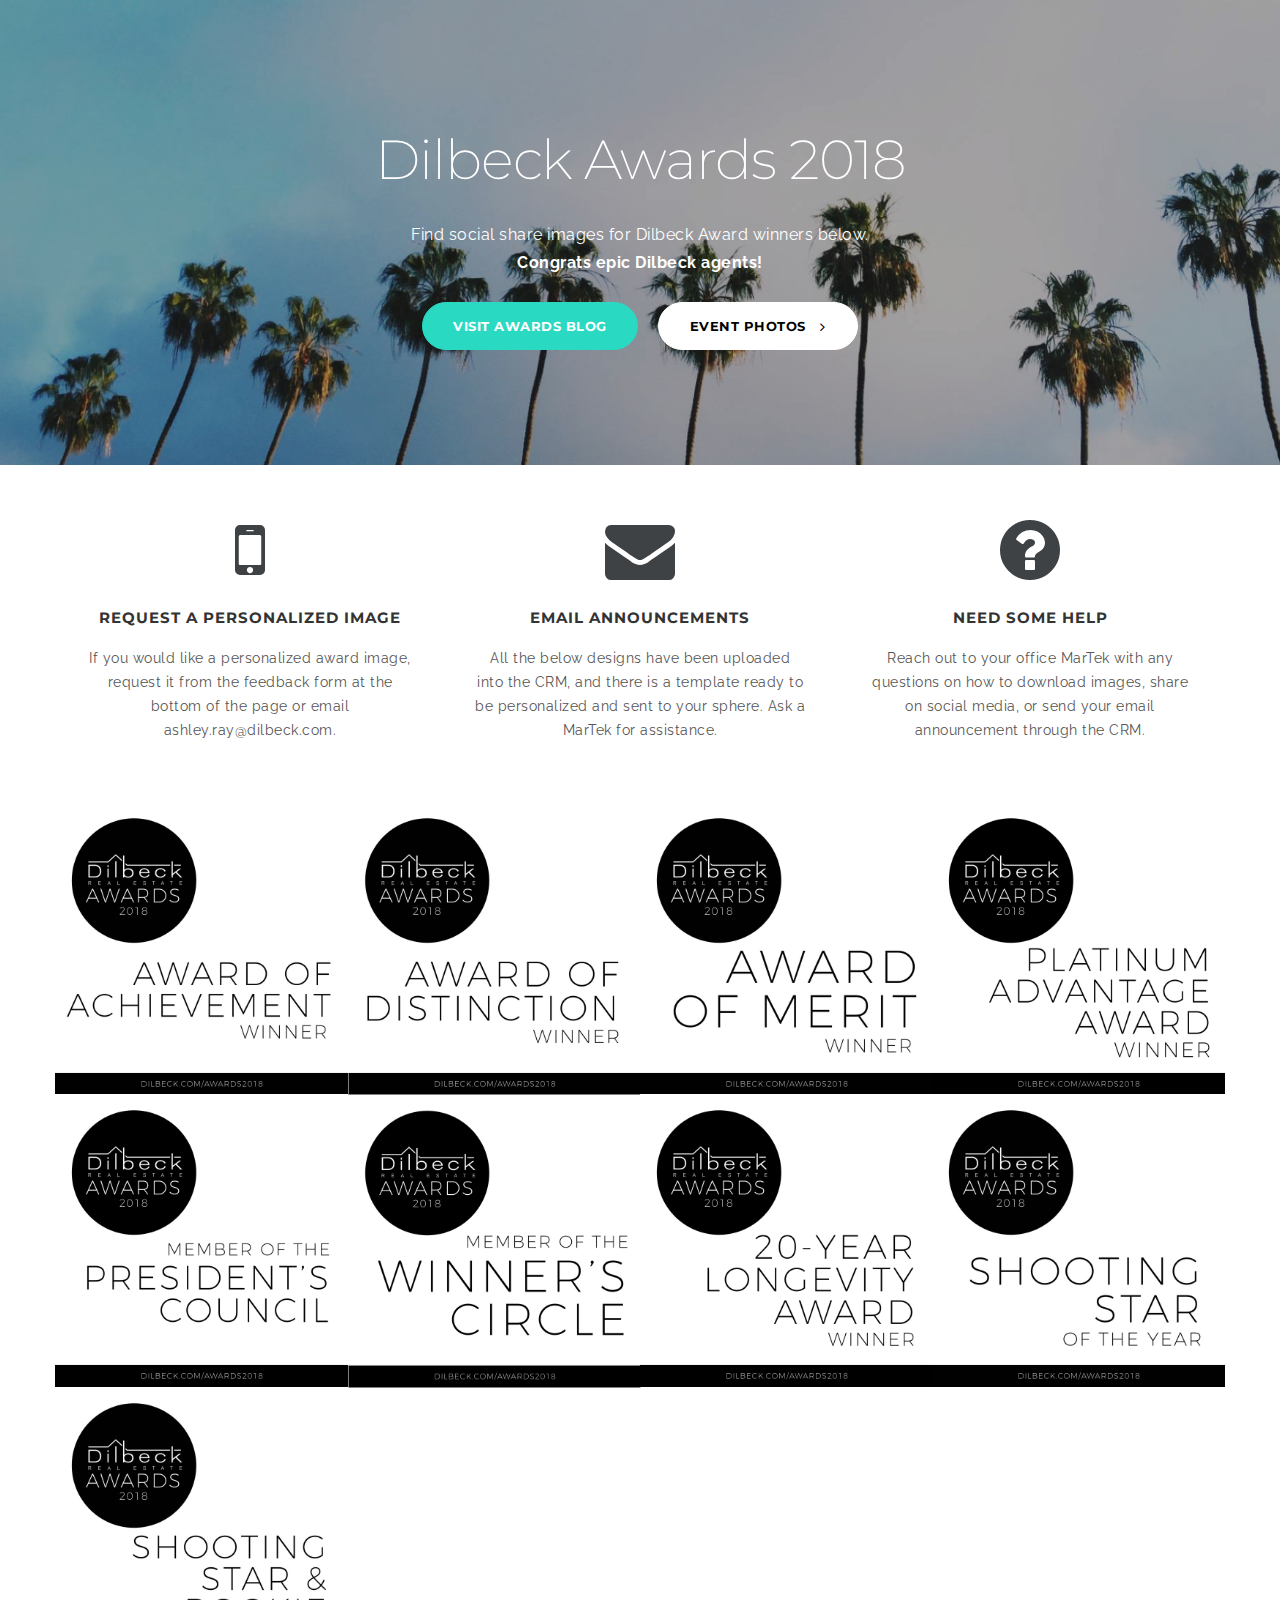
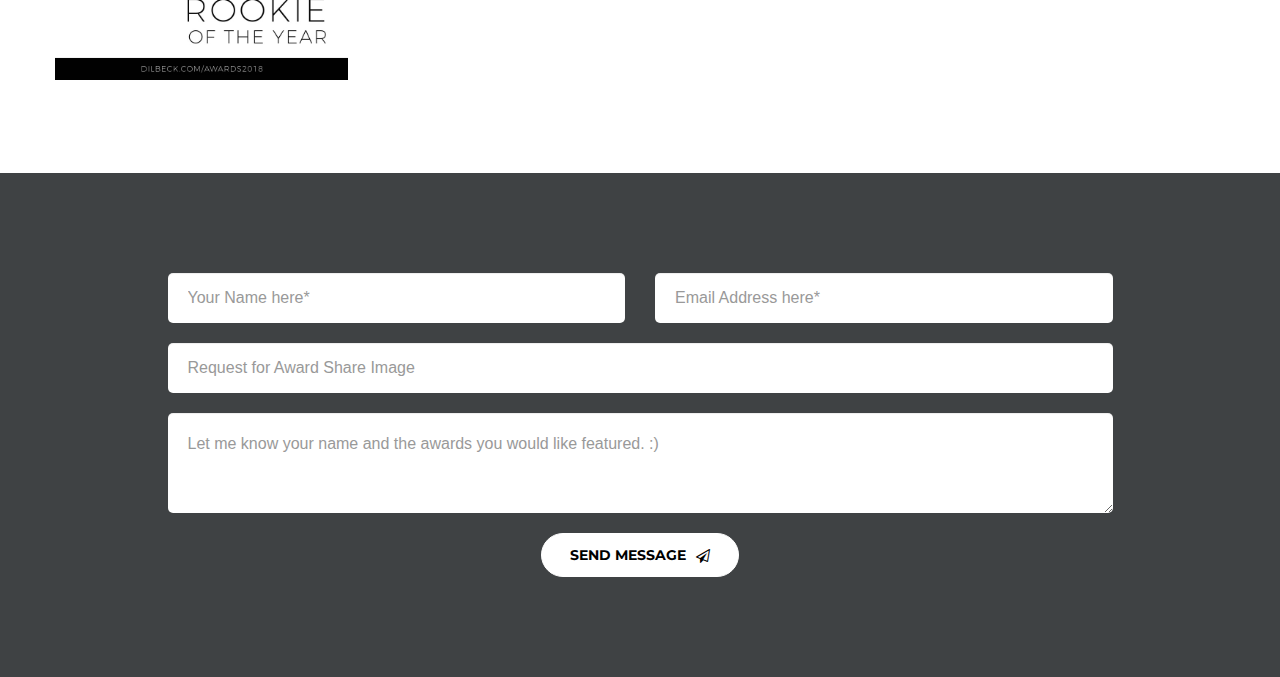
==== commit 5e338bcd: "create github pages" ====
--- a/page2.html
+++ b/page2.html
@@ -83,36 +83,36 @@
         <div>
             <div class="row mbr-gallery-row no-gutter">
 
-                <div class="col-lg-3 col-md-4 col-sm-6 col-xs-12 mbr-gallery-item" data-tags="Awesome">
+                <div class="col-lg-3 col-md-4 col-sm-6 col-xs-12 mbr-gallery-item" data-tags="Animated">
 
                      
 
                     <a href="#lb-gallery2-o" data-slide-to="0" data-toggle="modal">
-                        <img alt="" src="assets/images/1.jpg">
-                        <span class="icon glyphicon glyphicon-zoom-in"></span>
-                    </a>
-                </div><div class="col-lg-3 col-md-4 col-sm-6 col-xs-12 mbr-gallery-item" data-tags="Awesome">
+                        <img alt="" src="assets/images/img-3ba923c756b7-1-2000x2000-800x800.jpg">
+                        <span class="icon glyphicon glyphicon-zoom-in"></span>
+                    </a>
+                </div><div class="col-lg-3 col-md-4 col-sm-6 col-xs-12 mbr-gallery-item" data-tags="Animated">
 
                      
 
                     <a href="#lb-gallery2-o" data-slide-to="1" data-toggle="modal">
-                        <img alt="" src="assets/images/2.jpg">
-                        <span class="icon glyphicon glyphicon-zoom-in"></span>
-                    </a>
-                </div><div class="col-lg-3 col-md-4 col-sm-6 col-xs-12 mbr-gallery-item" data-tags="Responsive">
+                        <img alt="" src="assets/images/img-1c58f2c5a166-1-2000x2000-800x800.jpg">
+                        <span class="icon glyphicon glyphicon-zoom-in"></span>
+                    </a>
+                </div><div class="col-lg-3 col-md-4 col-sm-6 col-xs-12 mbr-gallery-item" data-tags="Animated">
 
                      
 
                     <a href="#lb-gallery2-o" data-slide-to="2" data-toggle="modal">
-                        <img alt="" src="assets/images/3.jpg">
-                        <span class="icon glyphicon glyphicon-zoom-in"></span>
-                    </a>
-                </div><div class="col-lg-3 col-md-4 col-sm-6 col-xs-12 mbr-gallery-item" data-tags="Creative">
+                        <img alt="" src="assets/images/img-fc688163434d-1-2000x2000-800x800.jpg">
+                        <span class="icon glyphicon glyphicon-zoom-in"></span>
+                    </a>
+                </div><div class="col-lg-3 col-md-4 col-sm-6 col-xs-12 mbr-gallery-item" data-tags="Animated">
 
                      
 
                     <a href="#lb-gallery2-o" data-slide-to="3" data-toggle="modal">
-                        <img alt="" src="assets/images/4.jpg">
+                        <img alt="" src="assets/images/img-2605-2000x2000-800x800.png">
                         <span class="icon glyphicon glyphicon-zoom-in"></span>
                     </a>
                 </div><div class="col-lg-3 col-md-4 col-sm-6 col-xs-12 mbr-gallery-item" data-tags="Animated">
@@ -120,15 +120,15 @@
                      
 
                     <a href="#lb-gallery2-o" data-slide-to="4" data-toggle="modal">
-                        <img alt="" src="assets/images/5.jpg">
-                        <span class="icon glyphicon glyphicon-zoom-in"></span>
-                    </a>
-                </div><div class="col-lg-3 col-md-4 col-sm-6 col-xs-12 mbr-gallery-item" data-tags="Beautiful">
+                        <img alt="" src="assets/images/img-2608-2000x2000-800x800.png">
+                        <span class="icon glyphicon glyphicon-zoom-in"></span>
+                    </a>
+                </div><div class="col-lg-3 col-md-4 col-sm-6 col-xs-12 mbr-gallery-item" data-tags="Animated">
 
                      
 
                     <a href="#lb-gallery2-o" data-slide-to="5" data-toggle="modal">
-                        <img alt="" src="assets/images/6.jpg">
+                        <img alt="" src="assets/images/img-2607-2000x2000-800x800.png">
                         <span class="icon glyphicon glyphicon-zoom-in"></span>
                     </a>
                 </div><div class="col-lg-3 col-md-4 col-sm-6 col-xs-12 mbr-gallery-item" data-tags="Animated">
@@ -136,7 +136,7 @@
                      
 
                     <a href="#lb-gallery2-o" data-slide-to="6" data-toggle="modal">
-                        <img alt="" src="assets/images/7.jpg">
+                        <img alt="" src="assets/images/img-2609-2000x2000-800x800.png">
                         <span class="icon glyphicon glyphicon-zoom-in"></span>
                     </a>
                 </div><div class="col-lg-3 col-md-4 col-sm-6 col-xs-12 mbr-gallery-item" data-tags="Animated">
@@ -144,7 +144,15 @@
                      
 
                     <a href="#lb-gallery2-o" data-slide-to="7" data-toggle="modal">
-                        <img alt="" src="assets/images/8.jpg">
+                        <img alt="" src="assets/images/img-6d6bd627bc7f-1-2000x2000-800x800.jpg">
+                        <span class="icon glyphicon glyphicon-zoom-in"></span>
+                    </a>
+                </div><div class="col-lg-3 col-md-4 col-sm-6 col-xs-12 mbr-gallery-item" data-tags="Animated">
+
+                     
+
+                    <a href="#lb-gallery2-o" data-slide-to="8" data-toggle="modal">
+                        <img alt="" src="assets/images/img-298b0cd4ca7b-1-2000x2000-800x800.jpg">
                         <span class="icon glyphicon glyphicon-zoom-in"></span>
                     </a>
                 </div>
@@ -159,25 +167,27 @@
             <div class="modal-content">
                 <div class="modal-body">
                     <ol class="carousel-indicators">
-                        <li data-app-prevent-settings="" data-target="#lb-gallery2-o" class=" active" data-slide-to="0"></li><li data-app-prevent-settings="" data-target="#lb-gallery2-o" data-slide-to="1"></li><li data-app-prevent-settings="" data-target="#lb-gallery2-o" data-slide-to="2"></li><li data-app-prevent-settings="" data-target="#lb-gallery2-o" data-slide-to="3"></li><li data-app-prevent-settings="" data-target="#lb-gallery2-o" data-slide-to="4"></li><li data-app-prevent-settings="" data-target="#lb-gallery2-o" data-slide-to="5"></li><li data-app-prevent-settings="" data-target="#lb-gallery2-o" data-slide-to="6"></li><li data-app-prevent-settings="" data-target="#lb-gallery2-o" data-slide-to="7"></li>
+                        <li data-app-prevent-settings="" data-target="#lb-gallery2-o" data-slide-to="0"></li><li data-app-prevent-settings="" data-target="#lb-gallery2-o" data-slide-to="1"></li><li data-app-prevent-settings="" data-target="#lb-gallery2-o" data-slide-to="2"></li><li data-app-prevent-settings="" data-target="#lb-gallery2-o" data-slide-to="3"></li><li data-app-prevent-settings="" data-target="#lb-gallery2-o" data-slide-to="4"></li><li data-app-prevent-settings="" data-target="#lb-gallery2-o" data-slide-to="5"></li><li data-app-prevent-settings="" data-target="#lb-gallery2-o" data-slide-to="6"></li><li data-app-prevent-settings="" data-target="#lb-gallery2-o" data-slide-to="7"></li><li data-app-prevent-settings="" data-target="#lb-gallery2-o" class=" active" data-slide-to="8"></li>
                     </ol>
                     <div class="carousel-inner">
-                        <div class="item active">
-                            <img alt="" src="assets/images/1.jpg">
-                        </div><div class="item">
-                            <img alt="" src="assets/images/2.jpg">
-                        </div><div class="item">
-                            <img alt="" src="assets/images/3.jpg">
-                        </div><div class="item">
-                            <img alt="" src="assets/images/4.jpg">
-                        </div><div class="item">
-                            <img alt="" src="assets/images/5.jpg">
-                        </div><div class="item">
-                            <img alt="" src="assets/images/6.jpg">
-                        </div><div class="item">
-                            <img alt="" src="assets/images/7.jpg">
-                        </div><div class="item">
-                            <img alt="" src="assets/images/8.jpg">
+                        <div class="item">
+                            <img alt="" src="assets/images/img-3ba923c756b7-1-2000x2000.jpg">
+                        </div><div class="item">
+                            <img alt="" src="assets/images/img-1c58f2c5a166-1-2000x2000.jpg">
+                        </div><div class="item">
+                            <img alt="" src="assets/images/img-fc688163434d-1-2000x2000.jpg">
+                        </div><div class="item">
+                            <img alt="" src="assets/images/img-2605-2000x2000.png">
+                        </div><div class="item">
+                            <img alt="" src="assets/images/img-2608-2000x2000.png">
+                        </div><div class="item">
+                            <img alt="" src="assets/images/img-2607-2000x2000.png">
+                        </div><div class="item">
+                            <img alt="" src="assets/images/img-2609-2000x2000.png">
+                        </div><div class="item">
+                            <img alt="" src="assets/images/img-6d6bd627bc7f-1-2000x2000.jpg">
+                        </div><div class="item active">
+                            <img alt="" src="assets/images/img-298b0cd4ca7b-1-2000x2000.jpg">
                         </div>
                     </div>
                     <a class="left carousel-control" role="button" data-slide="prev" href="#lb-gallery2-o">
@@ -215,7 +225,7 @@
 Ashley</div>
                     </div>
                     <form class="positioned" id="contactForm" action="https://mobirise.com/" method="post" data-form-title="CONTACT FORM">
-                        <input type="hidden" value="sWeg9FkCKxNninqhY9NrGu4rw24Gm5zkXetwM819G2Yw2PDV4voo3nDC6YJ+kRLrDYTV4T9wYo8PwTk5w4mhQghipBDZ/Czg9bclakBhPTlAnD78Ahcz/OjU8+bvKJgr" data-form-email="true">
+                        <input type="hidden" value="vuJXN9/jXM0jVNxl3FawmX3o1Hq8ofLhuJWHglmx121+swXPGuBfY5vf80I24FA7/vZUupeOuu0uGVCu55HVeZ17ABglJLRo0h4Og+E2iL3EBBmWvblDfGbaYHqwJdYe" data-form-email="true">
 
                         <div class="row">
                             <div class="col-md-6 col-sm-6">
